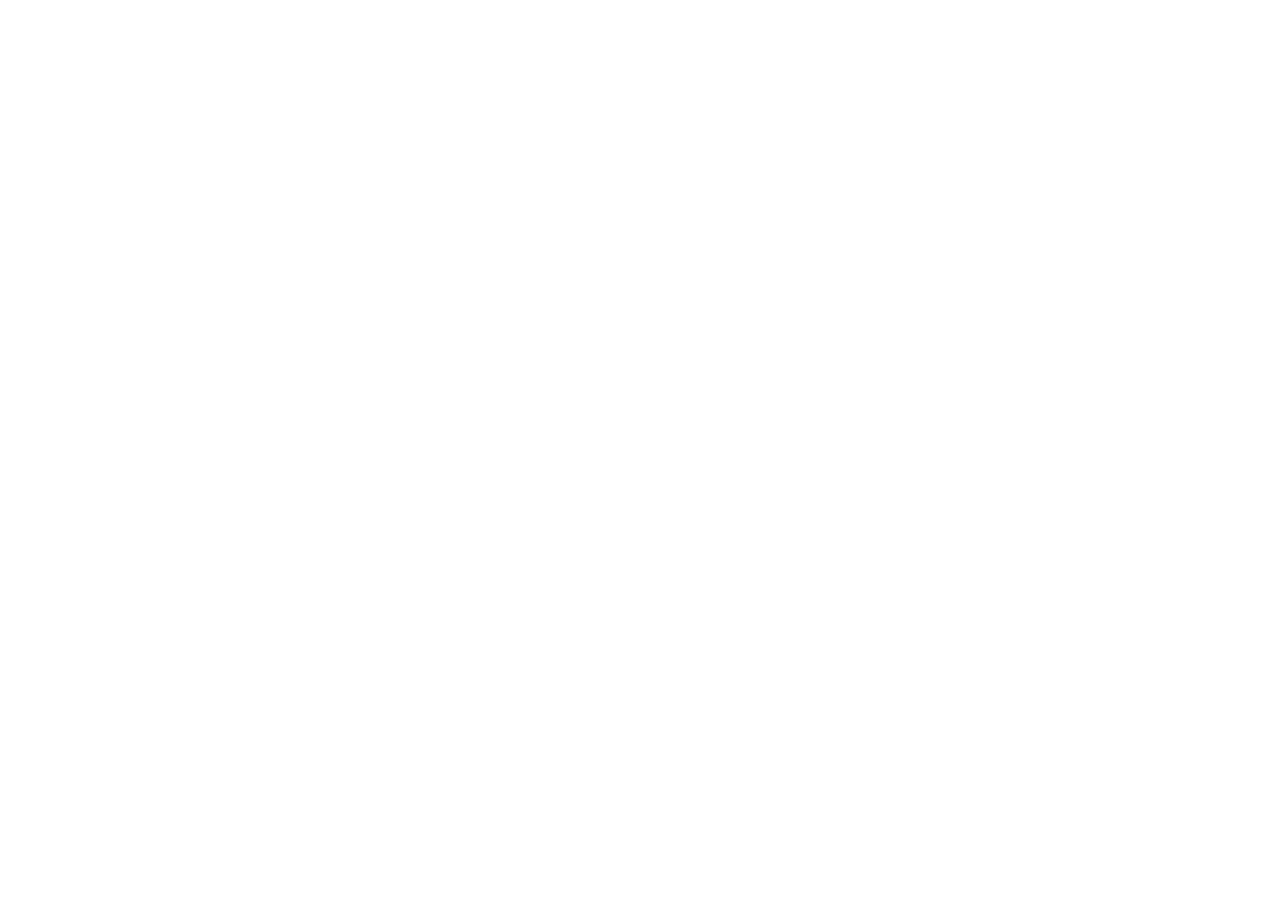
==== Sub/culture.html @ 5fda2cd8 "index, allsub" ====
<!DOCTYPE html>
<html lang="ko">
<head>
    <meta charset="utf-8">
    <title> new document </title>
    <link rel="stylesheet" href="./css/common.css">
    <link rel="stylesheet" href="./css/sub_a.css">
    <!--[if lt IE 9]>
        <script type="text/javascript" src="js/html5shiv.min.js"></script>
        <![endif]-->
    <script src="./js/jquery-1.12.4.min.js"></script>
    </head>
<body>
    
</body>
</html>
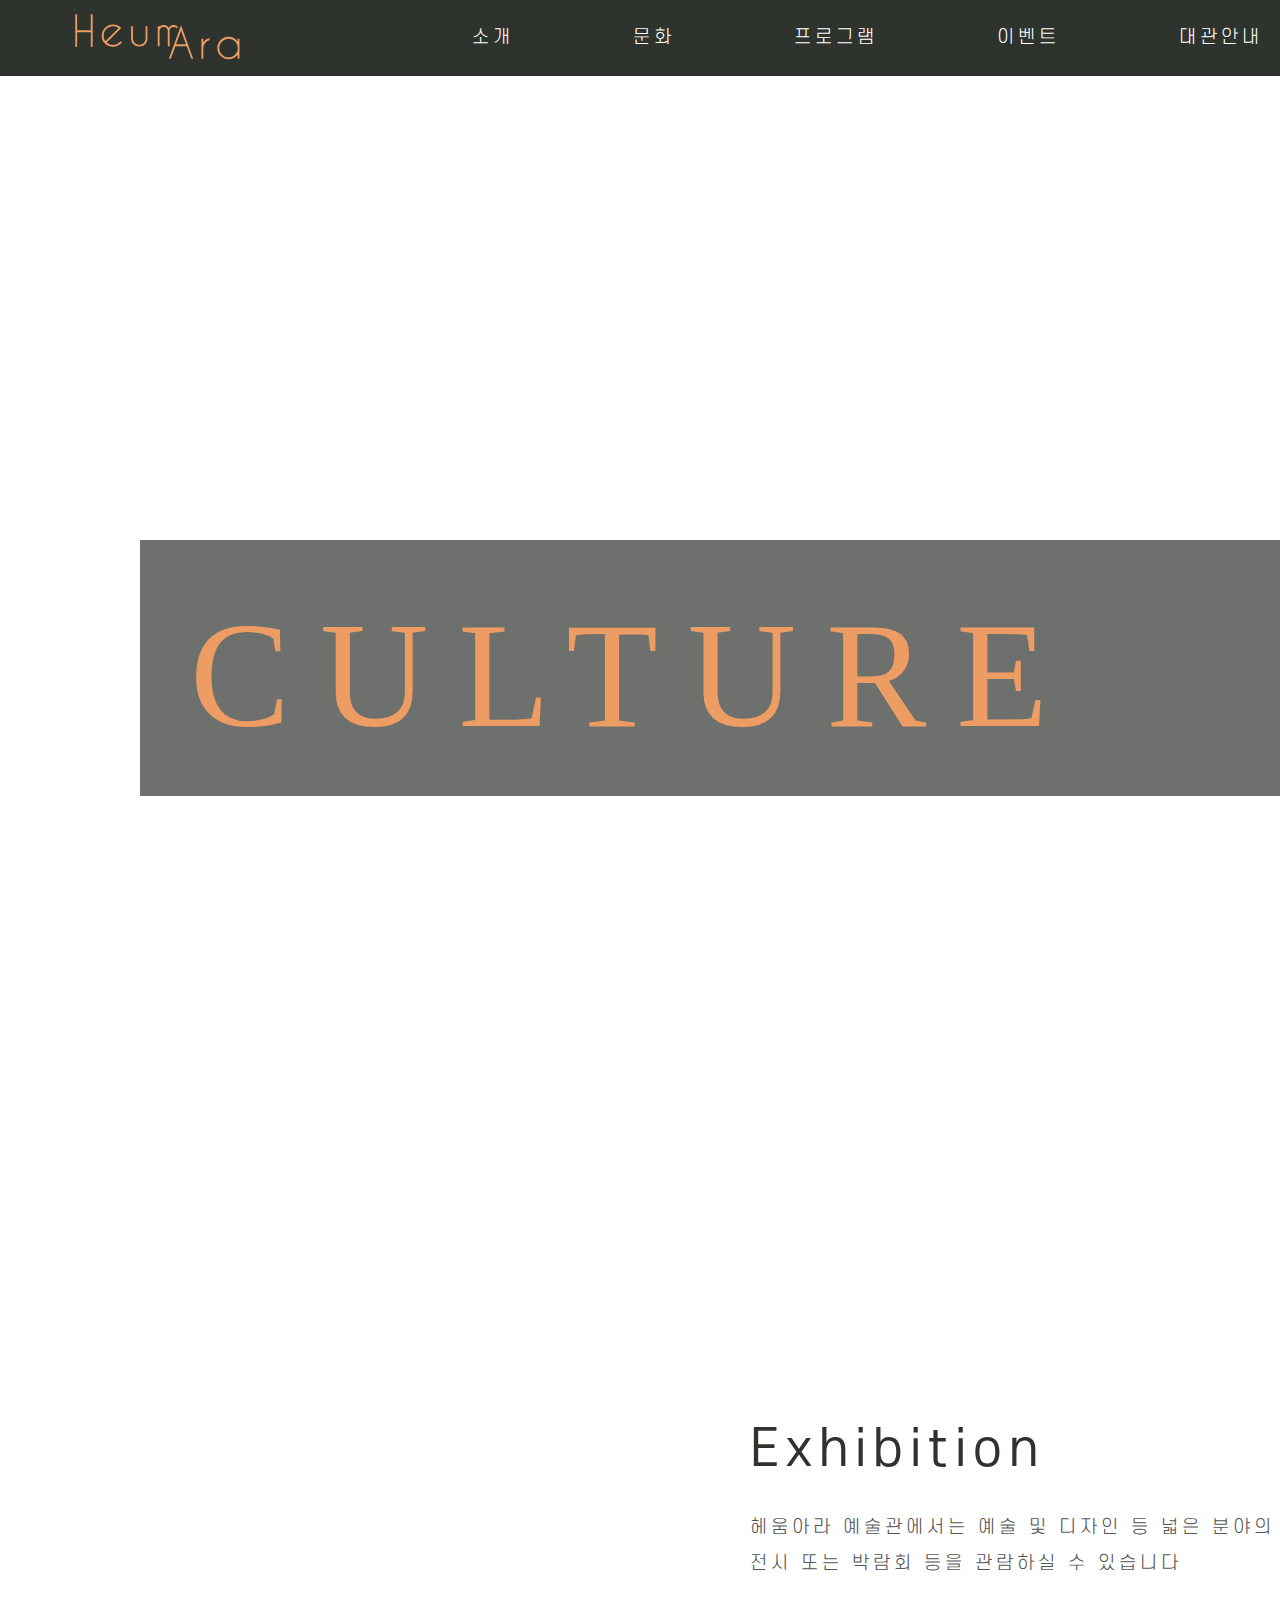
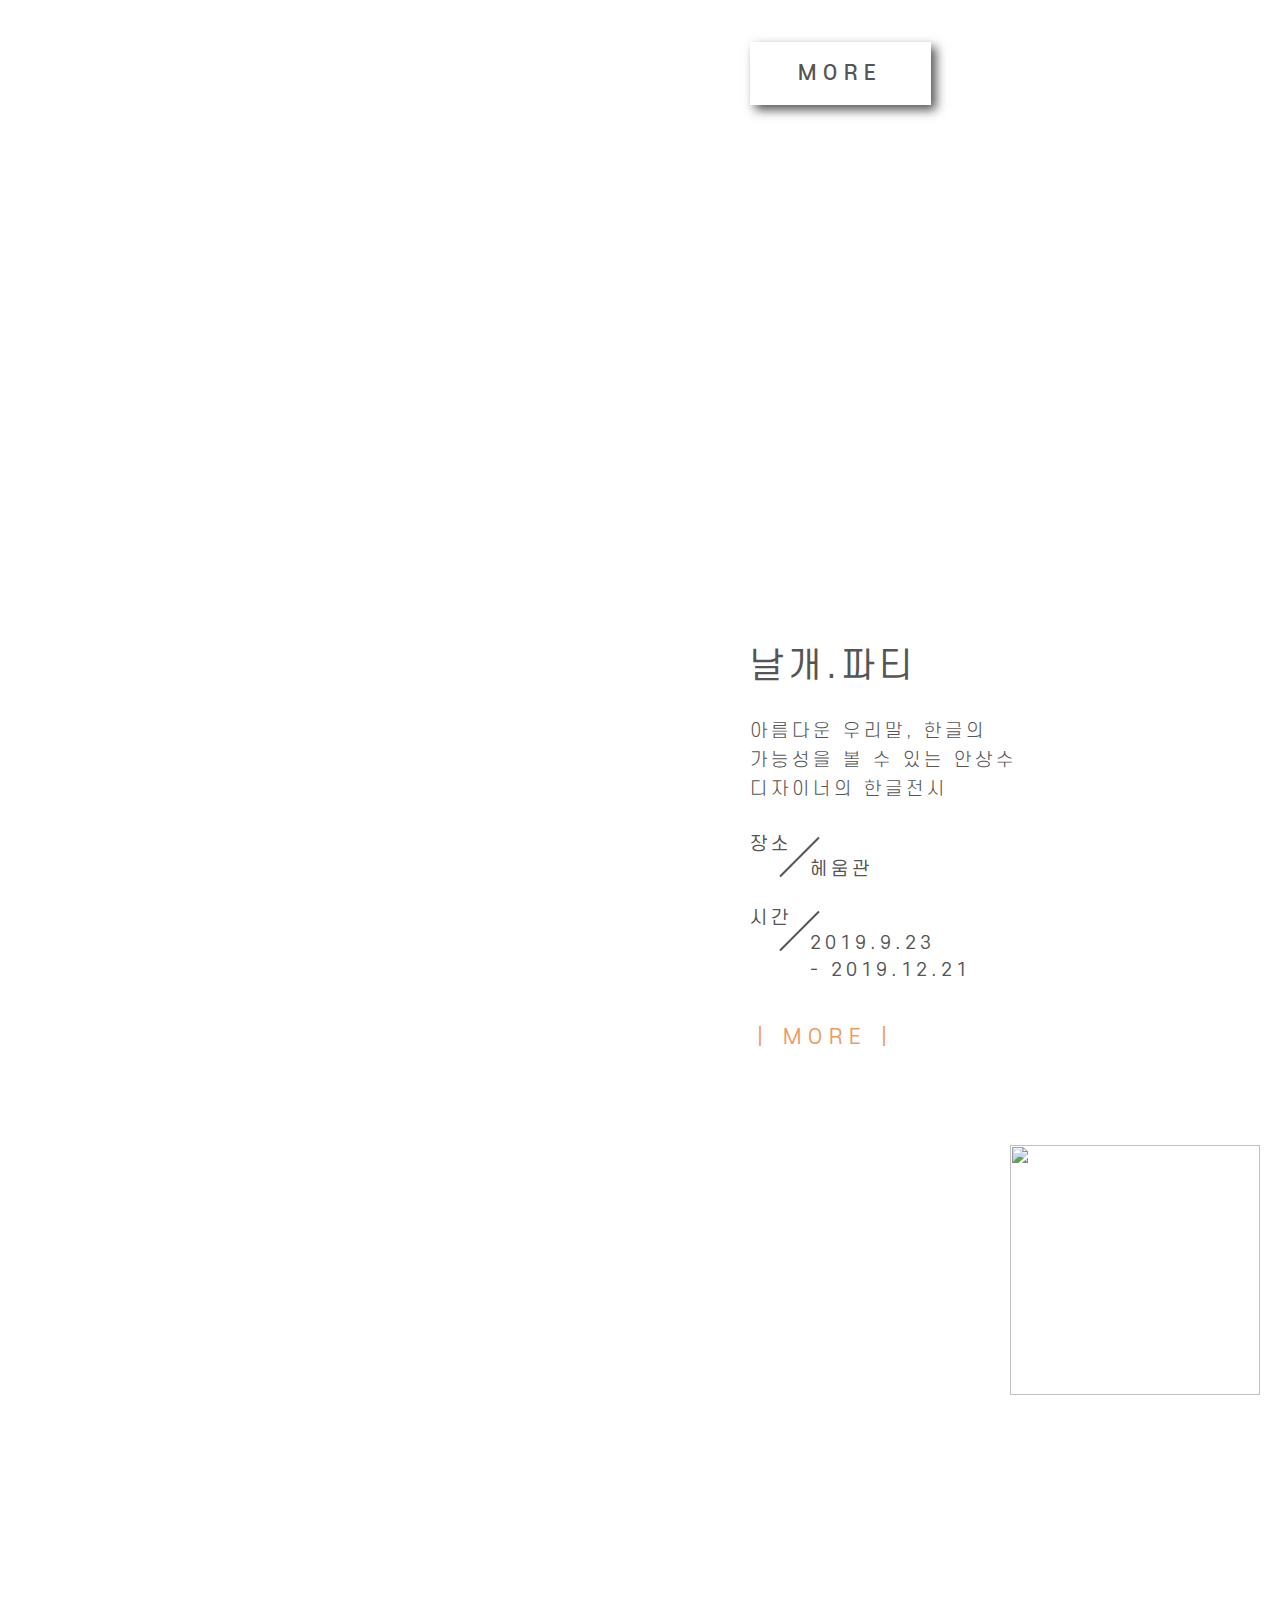
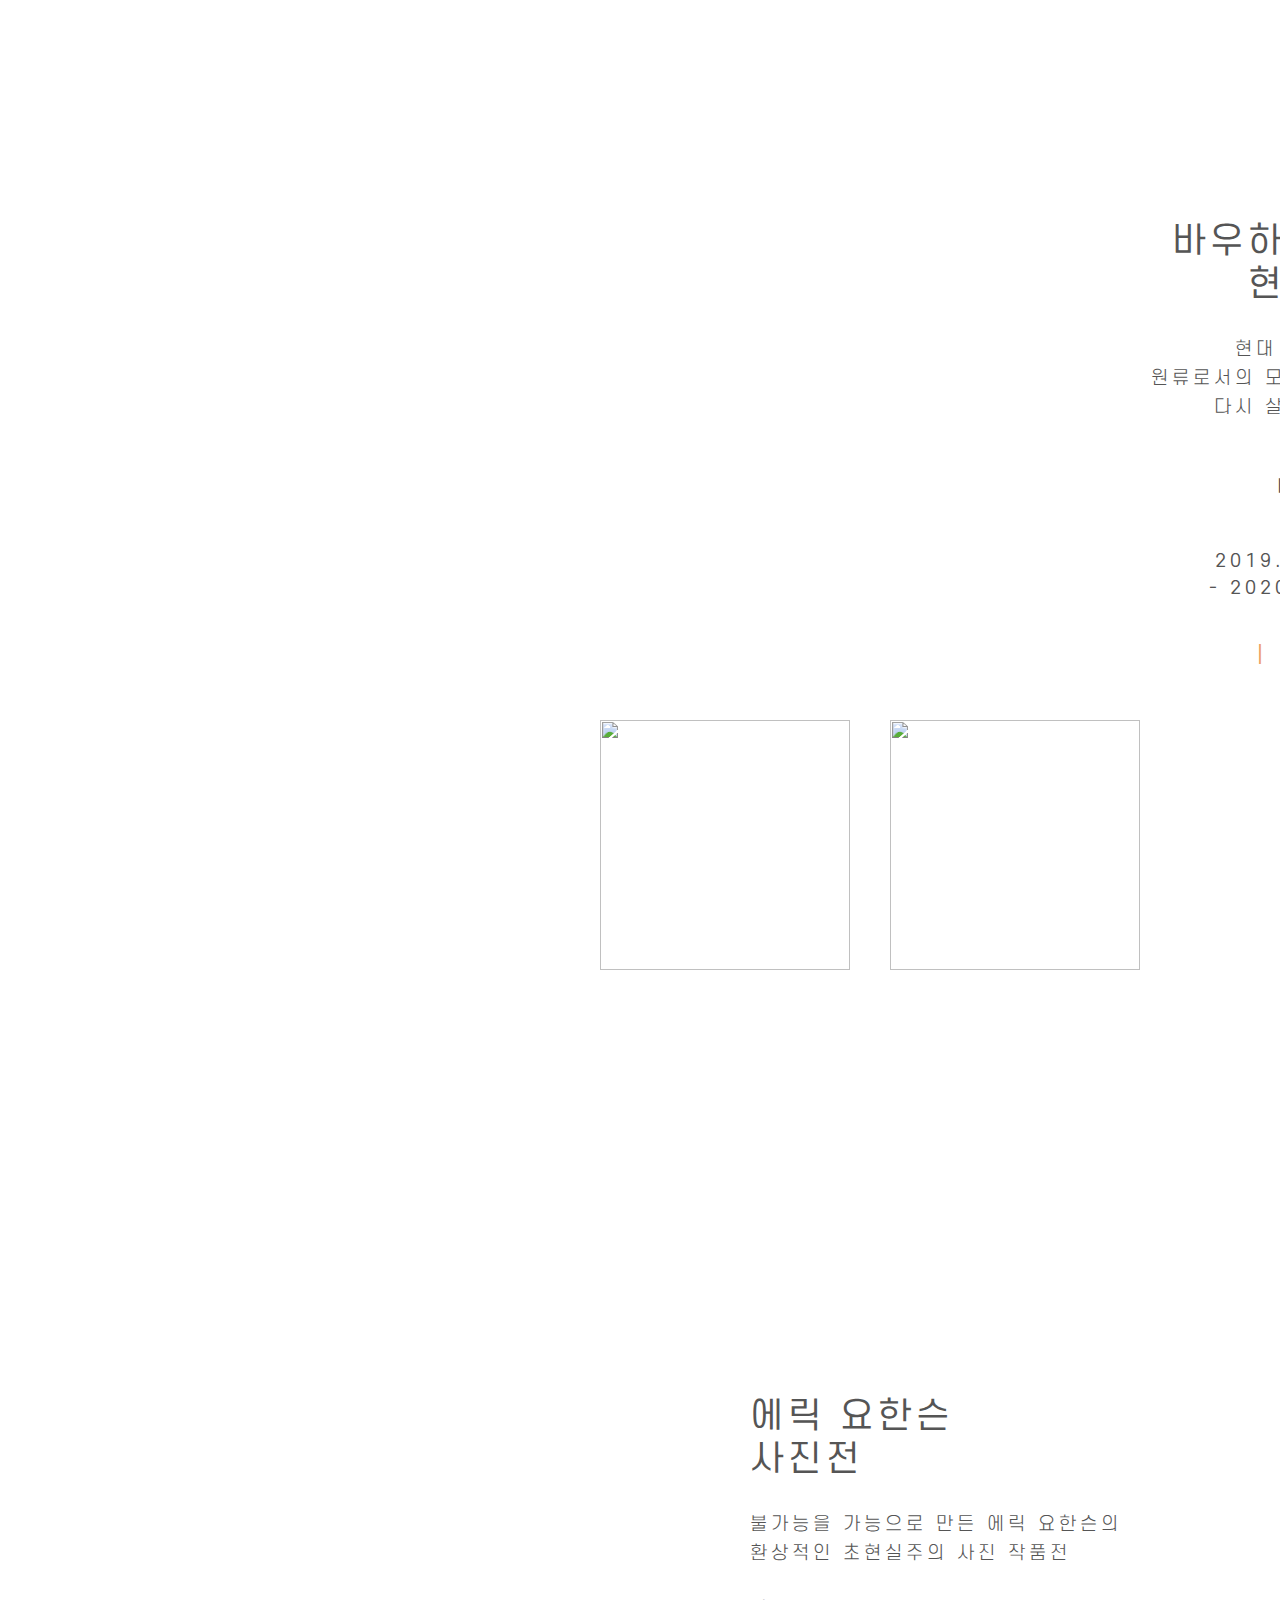
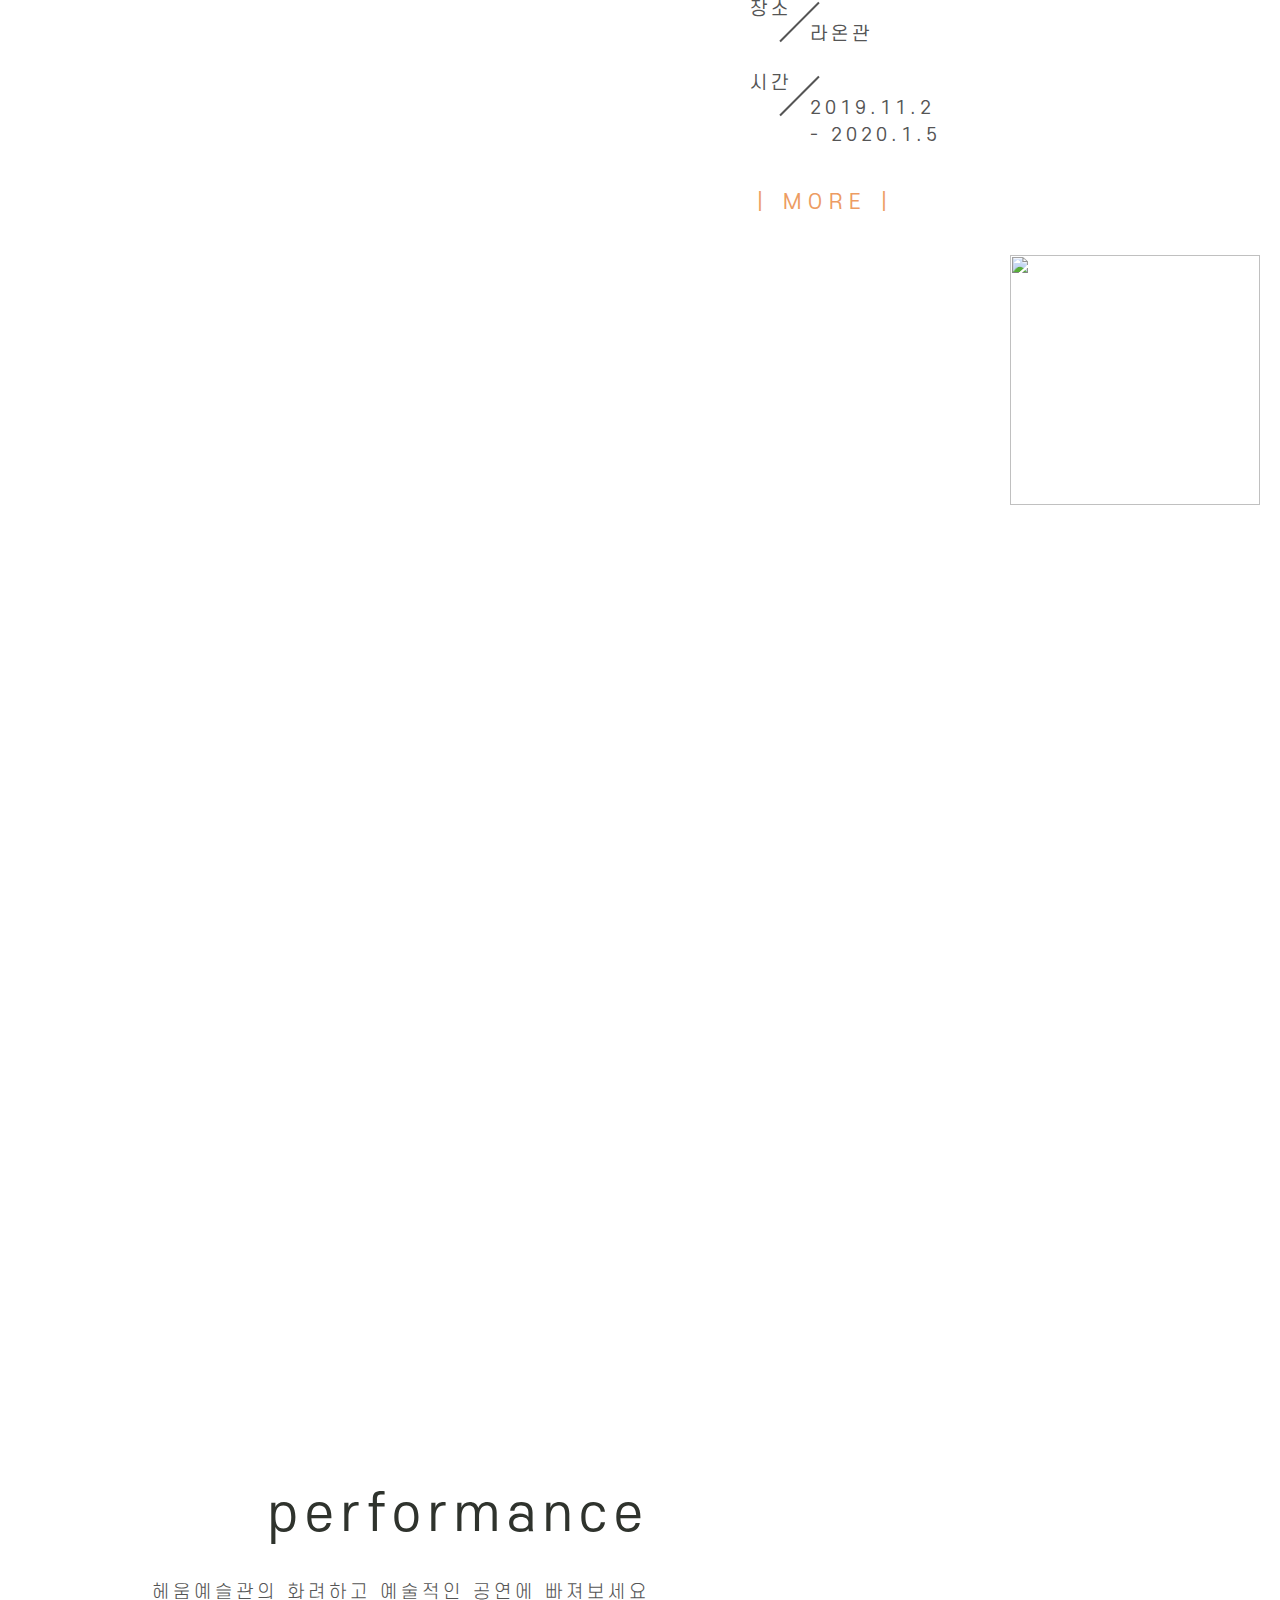
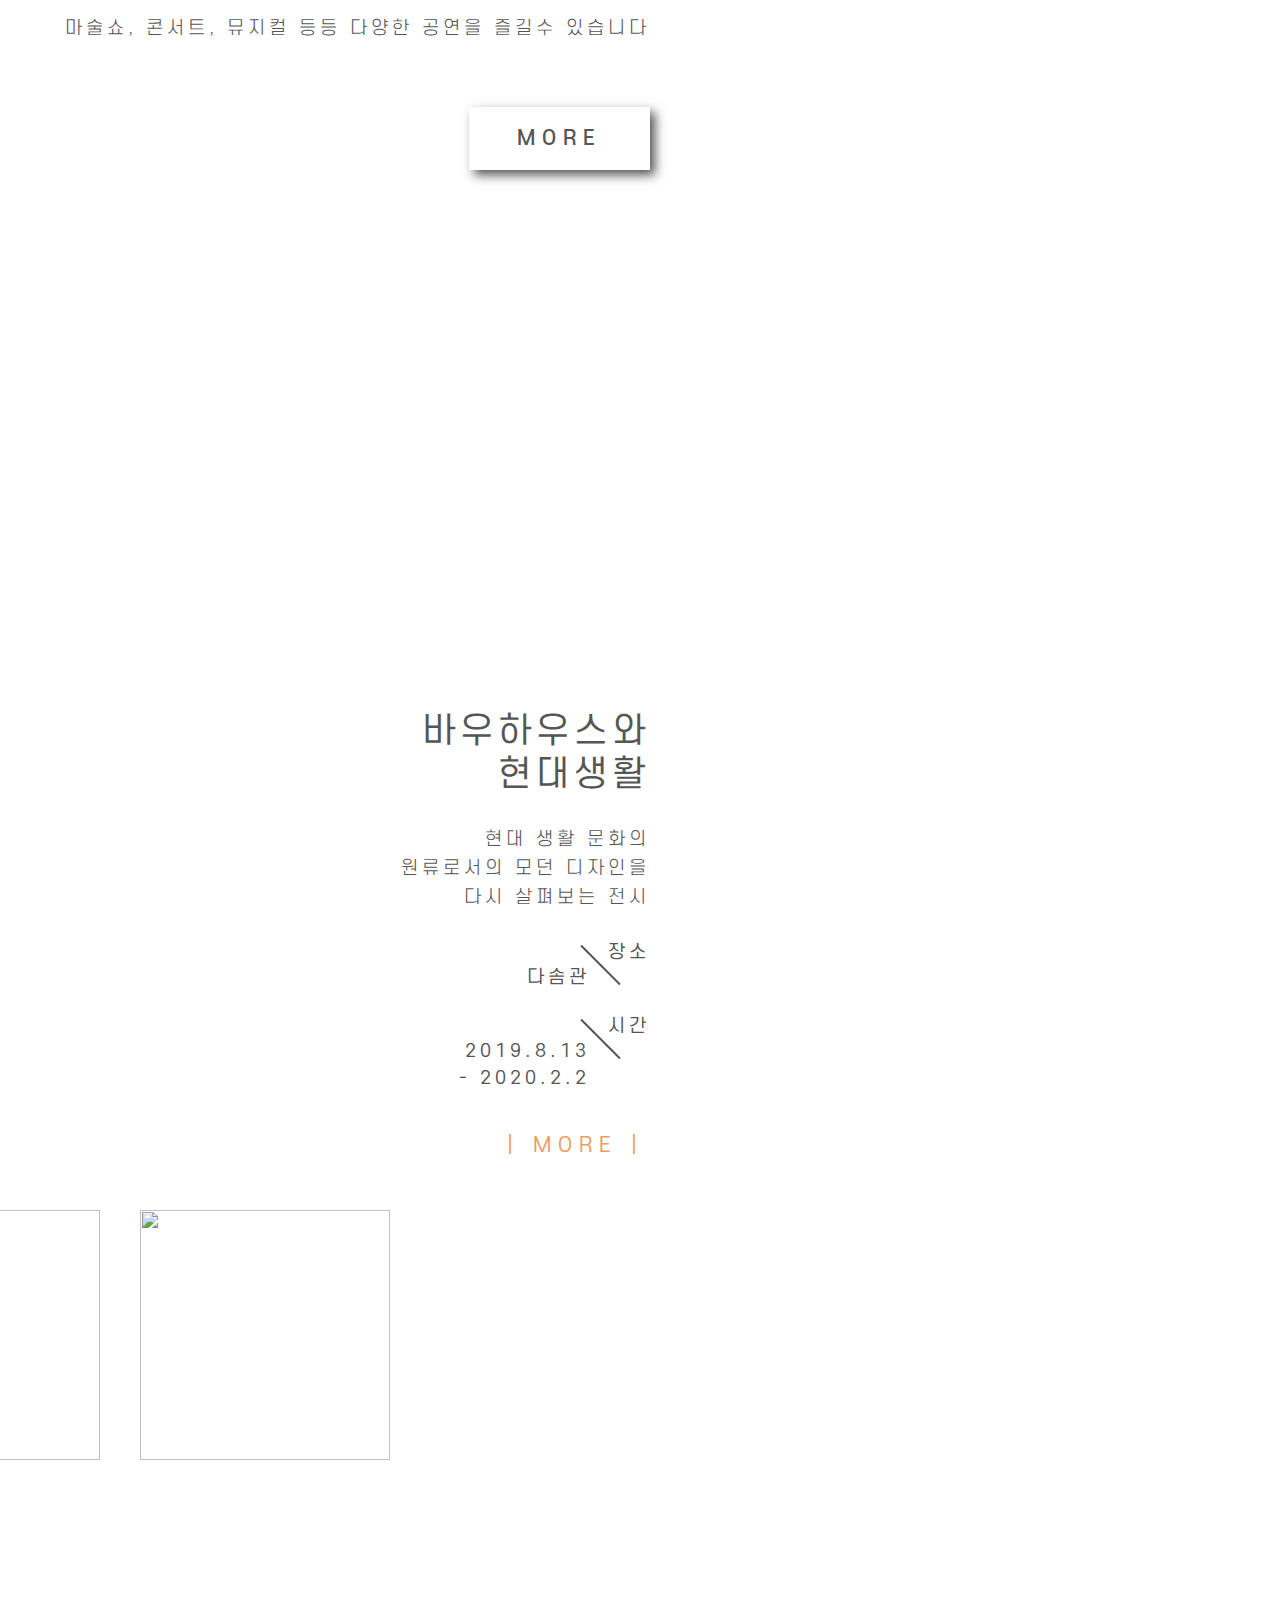
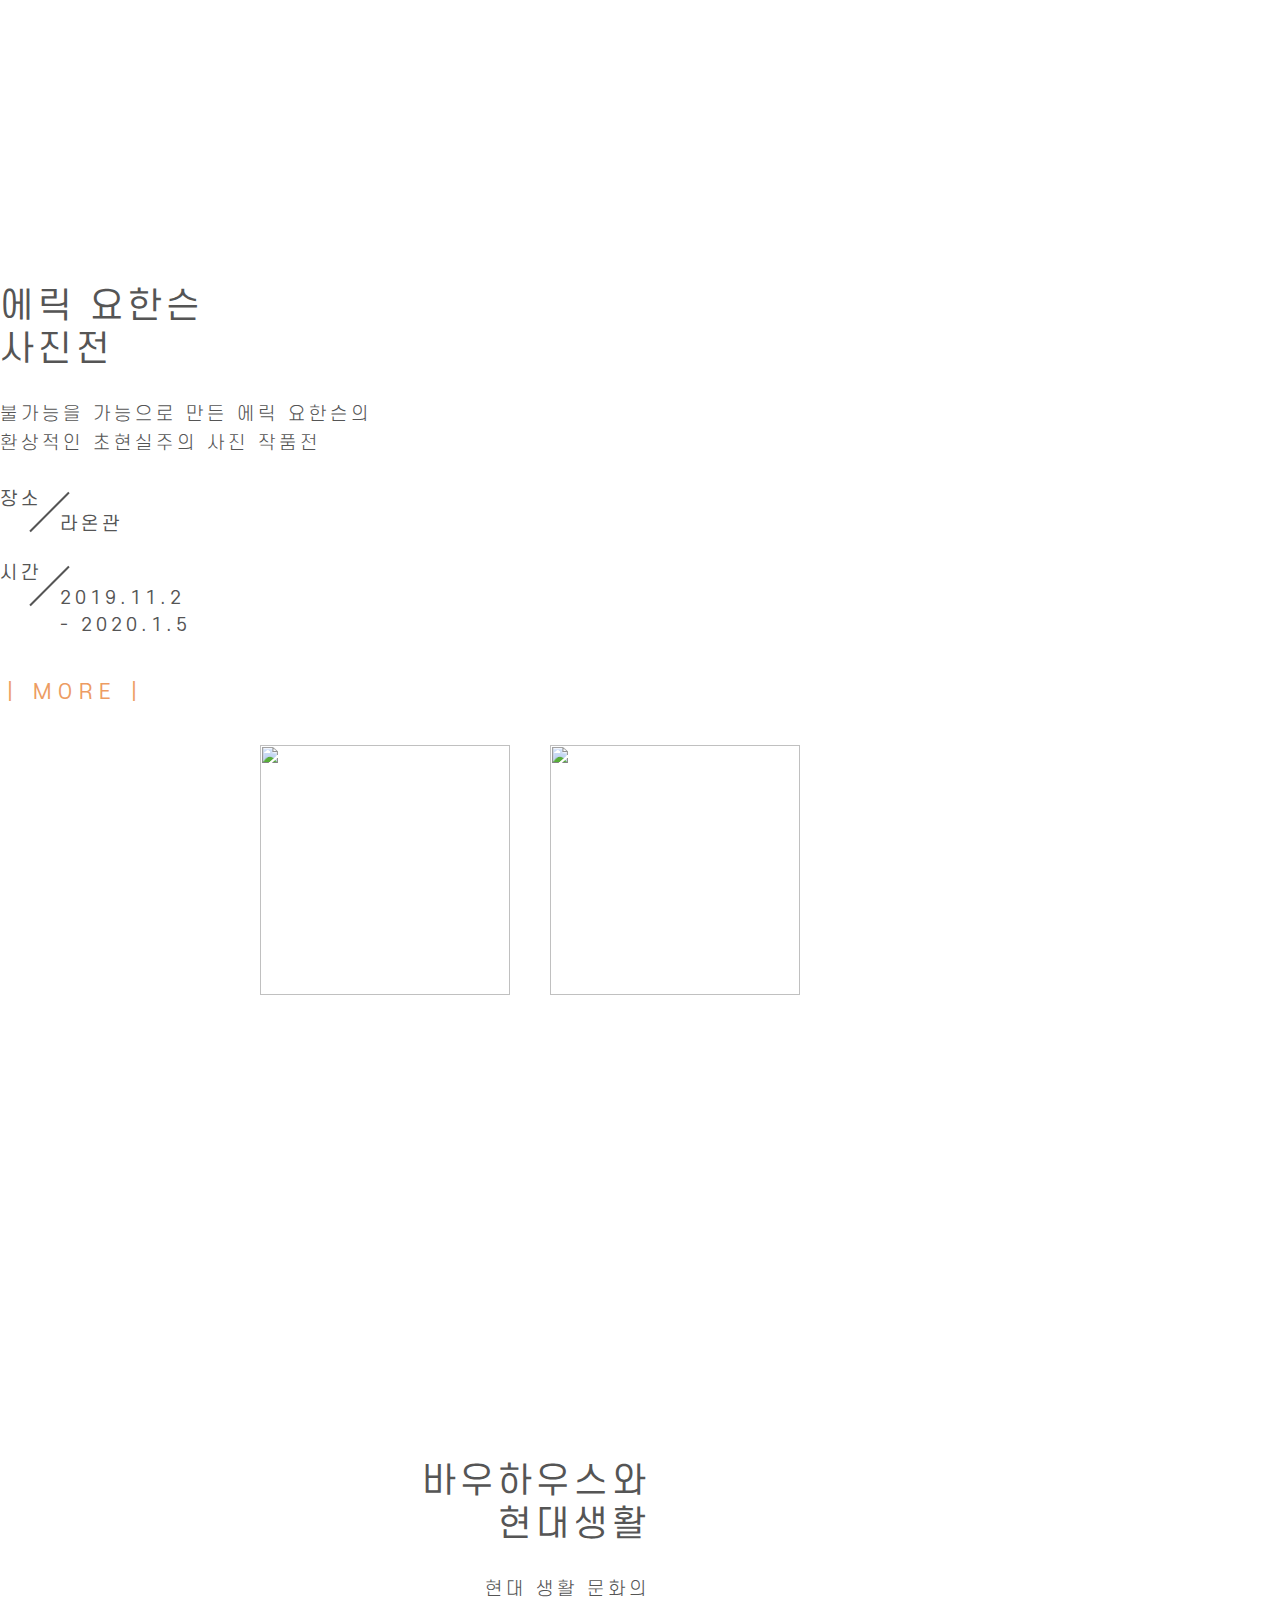
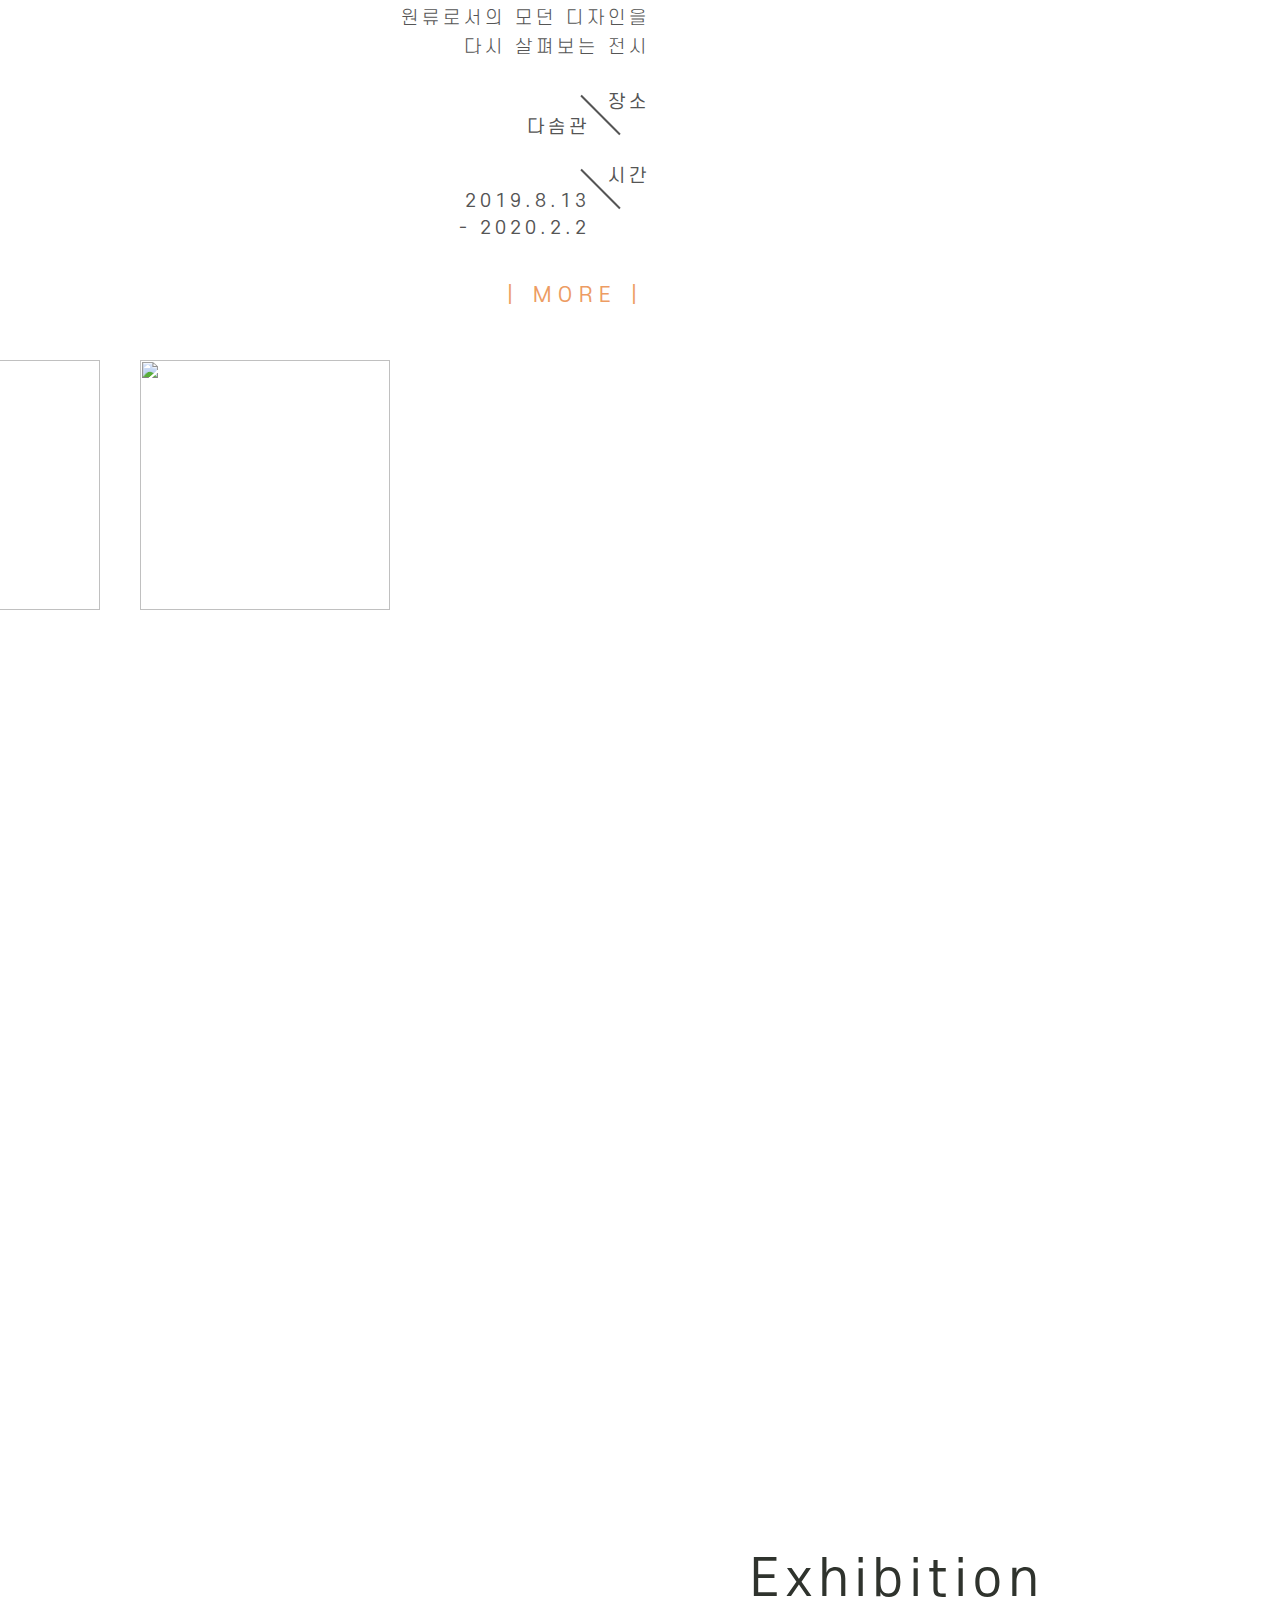
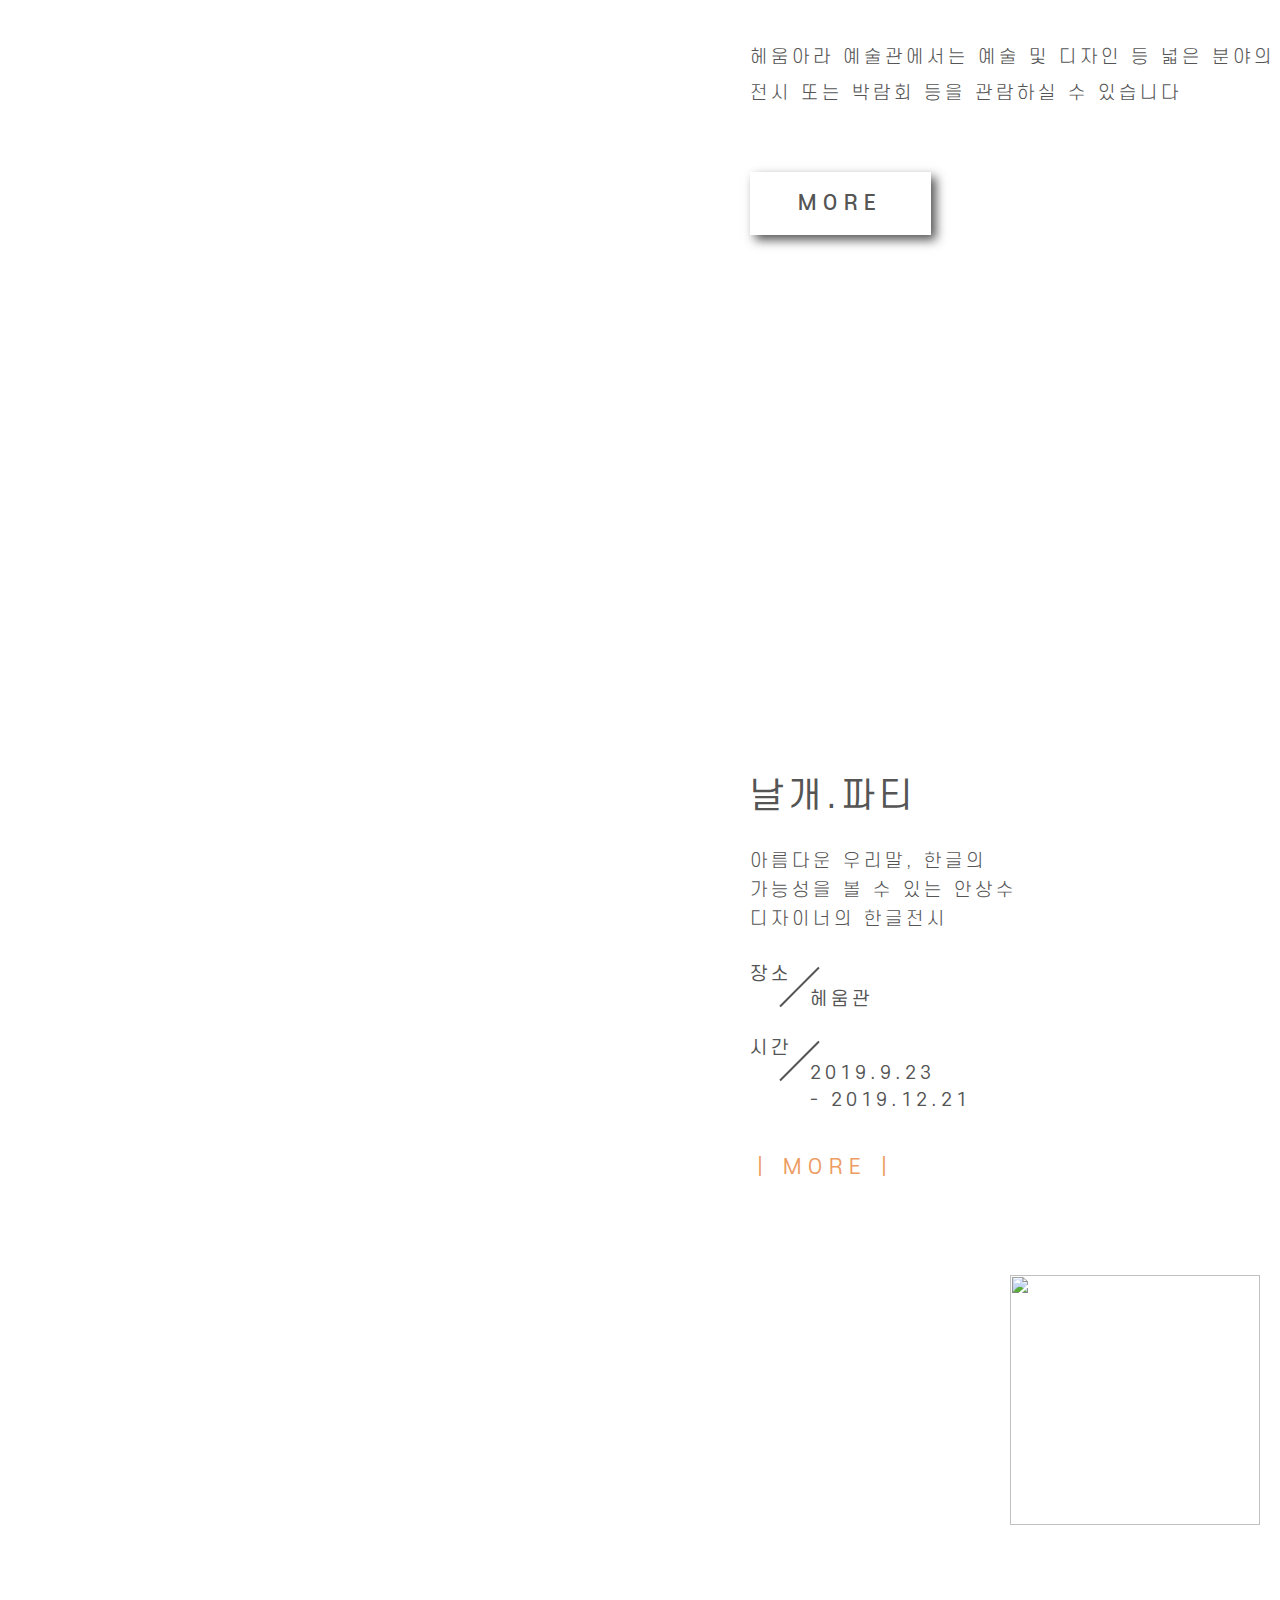
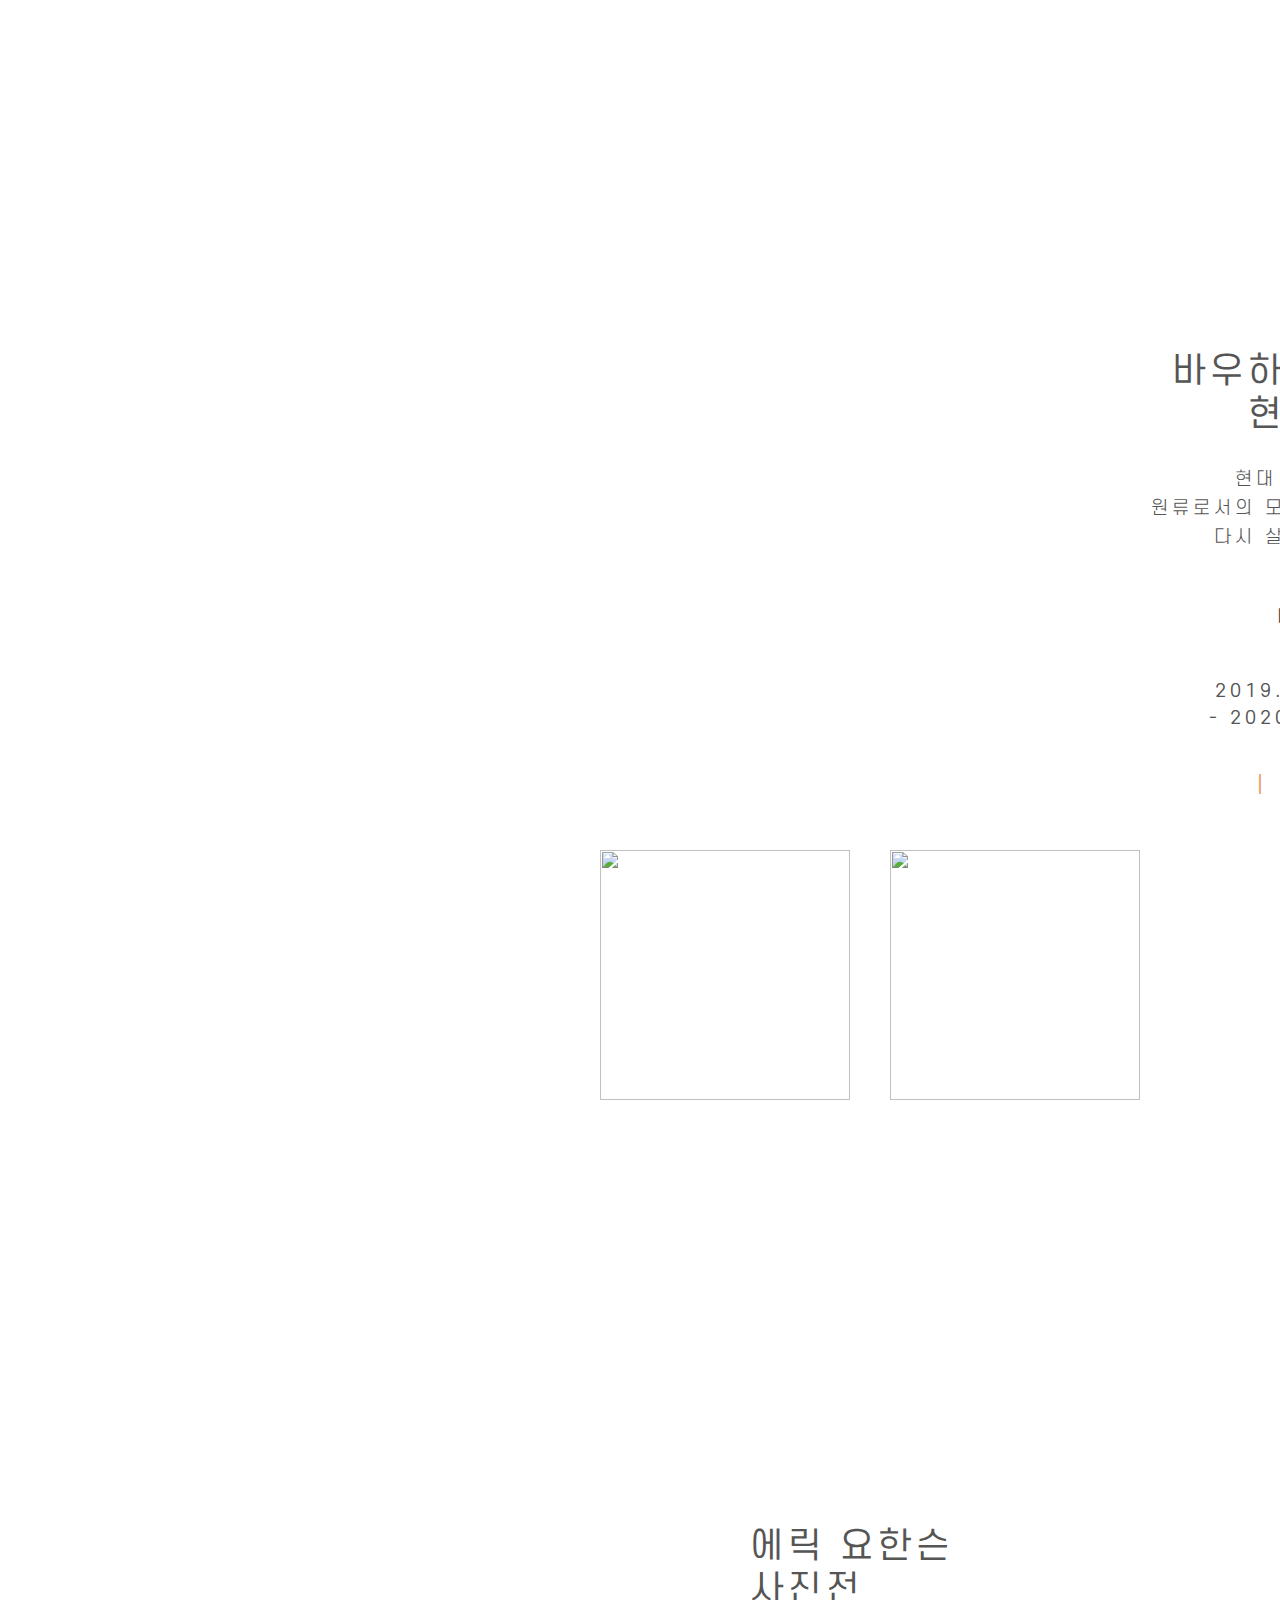
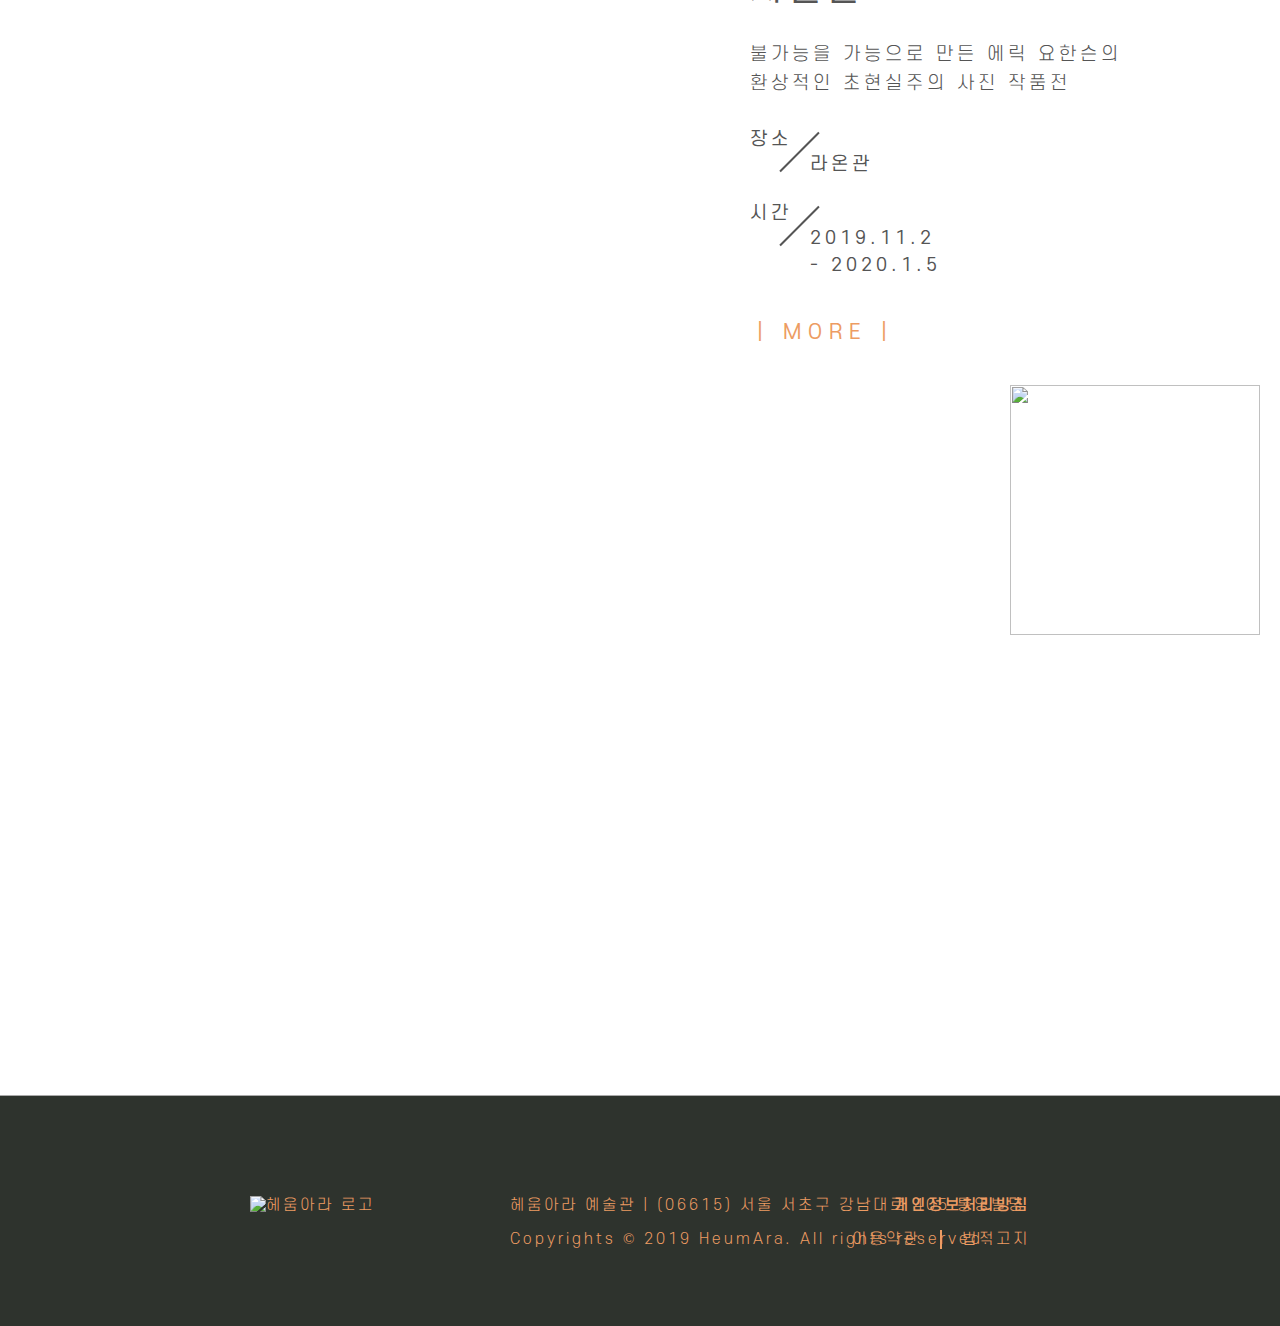
==== commit 01ad58e3: "culture, header" ====
--- a/Sub/culture.html
+++ b/Sub/culture.html
@@ -1,16 +1,382 @@
 <!DOCTYPE html>
 <html lang="ko">
+
 <head>
     <meta charset="utf-8">
-    <title> new document </title>
-    <link rel="stylesheet" href="./css/common.css">
-    <link rel="stylesheet" href="./css/sub_a.css">
+    <title> 문화 : 헤움아라 예술관 </title>
+    <link rel="stylesheet" href="../css/common.css">
+    <link rel="stylesheet" href="../css/sub_a.css">
     <!--[if lt IE 9]>
         <script type="text/javascript" src="js/html5shiv.min.js"></script>
         <![endif]-->
-    <script src="./js/jquery-1.12.4.min.js"></script>
-    </head>
+    <script src="../js/jquery-1.12.4.min.js"></script>
+    <script src="../js/culture.js"></script>
+    <script src="../js/header.js"></script>
+</head>
+
 <body>
-    
+    <div id="skip"><a href="#content">본문 바로가기</a></div>
+
+    <div class="headerwrap">
+        <div id="mainOpen">
+            <h1 class="blind">헤움아라</h1>
+            <button class="open_btn" type="button"><img src="../images/common/favicon_logo.png" alt="메뉴 열기"></button>
+        </div>
+        <header id="header">
+            <h1 class="logo f_l" aria-hidden="true">
+                <a href="../index.html">
+                    <span class="blind">헤움아라</span>
+                    <svg version="1.1" class="logosvg" xmlns="http://www.w3.org/2000/svg"
+                        xmlns:xlink="http://www.w3.org/1999/xlink" x="0px" y="0px" viewBox="0 0 175 50"
+                        style="enable-background:new 0 0 175 50;" xml:space="preserve">
+                        <polygon style="fill:#ED9C63;" points="18.029,18.096 3.791,18.096 3.791,1.225 1.878,1.225 1.878,35.266 3.791,35.266
+                            3.791,20.011 18.029,20.011 18.029,35.266 19.941,35.266 19.941,1.225 18.029,1.225 " />
+                        <path style="fill:#ED9C63;" d="M48.417,29.821c-1.663,1.948-4.028,3.208-6.584,3.377c-2.81,0.186-5.206-0.628-7.19-2.442
+                            c0,0,13.601-13.617,13.601-13.617l1.45-1.452c-0.462-0.491-0.924-0.928-1.386-1.314c-2.255-1.809-4.923-2.632-8.003-2.469
+                            c-2.557,0.136-5.02,1.161-6.925,2.871c-2.856,2.563-4.177,5.756-3.963,9.579c0.144,2.568,1.172,5.041,2.893,6.952
+                            c2.53,2.809,5.671,4.124,9.425,3.943c2.577-0.124,5.069-1.137,6.999-2.849c0.714-0.634,1.33-1.31,1.848-2.028
+                            c0,0-1.915-0.686-1.915-0.686c-0.063-0.023-0.131-0.004-0.174,0.047L48.417,29.821z M31.504,22.275
+                            c0.176-1.661,0.831-3.256,1.881-4.555c2.044-2.529,4.602-3.794,7.676-3.794c2.196,0,4.123,0.638,5.78,1.915
+                            c-0.001,0.001-13.494,13.51-13.494,13.51C31.828,27.375,31.214,25.016,31.504,22.275z" />
+                        <path style="fill:#ED9C63;"
+                            d="M75.1,26.628c0,1.773-0.641,3.287-1.923,4.542c-1.282,1.255-2.802,1.883-4.558,1.883
+                            c-1.884,0-3.464-0.631-4.739-1.894c-1.289-1.248-1.934-2.759-1.934-4.532V13.735h-1.913v13.064c0.042,2.355,0.836,4.305,2.38,5.851
+                            c1.544,1.546,3.62,2.319,6.227,2.319c2.451,0,4.449-0.773,5.993-2.319c1.544-1.546,2.338-3.496,2.38-5.851V13.735H75.1V26.628z" />
+                        <path style="fill:#ED9C63;" d="M100.024,14.352c-0.34,0.34-0.63,0.695-0.871,1.064c-0.241-0.383-0.524-0.738-0.85-1.064
+                            c-1.204-1.206-2.663-1.808-4.378-1.808c-1.658,0-3.081,0.574-4.271,1.723v-0.489h-1.913v20.893h1.913V18.373
+                            c0.099-1.05,0.517-1.936,1.254-2.66c0.836-0.837,1.842-1.255,3.018-1.255c1.176,0,2.189,0.418,3.039,1.255
+                            c0.779,0.78,1.197,1.723,1.254,2.83h-0.021v16.127h1.913V18.841c0-1.248,0.421-2.291,1.264-3.128
+                            c0.843-0.837,1.852-1.255,3.028-1.255c1.176,0,2.189,0.418,3.039,1.255c0.184,0.185,0.281,0.409,0.425,0.612l0.763-2.099
+                            c-1.176-1.112-2.58-1.683-4.227-1.683C102.687,12.543,101.228,13.146,100.024,14.352z" />
+                        <g id="XMLID_46_">
+                            <path style="fill:#ED9C63;" d="M99.357,47.629h2.04l4.739-13.042h11.773l4.739,13.042h2.019L112.022,12.8L99.357,47.629z
+                                 M106.837,32.672l5.185-14.276l5.185,14.276H106.837z" />
+                            <path style="fill:#ED9C63;" d="M135.182,30.544v-3.808h-1.913v20.893h1.913V36.842c0.071-2.525,1.013-4.688,2.826-6.489
+                                c1.289-1.291,2.536-1.964,3.74-2.021c0,0,0-2.085,0-2.085c-1.771,0.085-3.499,0.972-5.185,2.659
+                                C136.039,29.431,135.579,29.977,135.182,30.544z" />
+                            <path style="fill:#ED9C63;"
+                                d="M170.965,29.693c-0.368-0.496-0.772-0.972-1.211-1.425c-2.394-2.397-5.312-3.536-8.752-3.417
+                                c-2.65,0.092-5.222,1.112-7.196,2.883c-2.848,2.555-4.17,5.746-3.965,9.574c0.141,2.624,1.221,5.14,3,7.074
+                                c2.358,2.563,5.24,3.844,8.646,3.844c3.23,0,5.986-1.142,8.267-3.425c0.439-0.454,0.843-0.929,1.211-1.426v4.255h1.913V26.736
+                                h-1.913V29.693z M170.959,38.468c-0.438,2.256-1.66,4.187-3.668,5.793c-1.292,1.033-2.873,1.677-4.518,1.852
+                                c-3.661,0.388-6.65-0.846-8.965-3.703c-1.056-1.303-1.72-2.903-1.898-4.571c-0.392-3.671,0.847-6.667,3.718-8.988
+                                c1.298-1.049,2.888-1.713,4.547-1.893c3.236-0.351,5.947,0.568,8.134,2.757c1.409,1.411,2.293,3.046,2.65,4.905
+                                c0.006,0.031,0.007,0.058,0.004,0.094c-0.088,1.009-0.05,2.665,0.001,3.676C170.966,38.419,170.965,38.442,170.959,38.468z" />
+                        </g>
+                    </svg>
+                </a>
+            </h1>
+            <div class="log f_r">
+                <ul>
+                    <li><a href="">LOG</a></li>
+                    <li><a href="" class="ENG">ENG</a></li>
+                </ul>
+            </div>
+            <nav id="gnb">
+                <ul>
+                    <li class="gnb1"><a href="../Sub/intro.html">소개</a></li>
+                    <li class="gnb2"><a href="../Sub/culture.html">문화</a></li>
+                    <li class="gnb3"><a href="../Sub/program.html">프로그램</a></li>
+                    <li class="gnb4"><a href="../Sub/event.html">이벤트</a></li>
+                    <li class="gnb4"><a href="../Sub/rental.html">대관안내</a></li>
+                    <li class="gnb4"><a href="../Sub/templete.html">고객센터</a></li>
+                </ul>
+            </nav>
+            <button class="close_btn ham_btn">메뉴 닫기</button>
+        </header>
+    </div>
+
+    <section id="cultureBg">
+        <h2>CULTURE</h2>
+    </section>
+
+    <section id="content">
+        <h3 class="blind">문화 페이지</h3>
+        <article id="exhibition" class="p_r">
+            <div class="visual p_a"></div>
+            <div class="cnt border_box">
+                <div class="intro">
+                    <h4>Exhibition</h4>
+                    <p>헤움아라 예술관에서는 예술 및 디자인 등 넓은 분야의 <br>전시 또는 박람회 등을 관람하실 수 있습니다</p>
+                    <a href="exhibition.html">MORE</a>
+                </div>
+                <div class="cnt1 clearfix border_box">
+                    <img src="../images/culture/exhibition_poster1.jpg" alt="" class="poster f_l">
+                    <div class="txt f_l p_r fade">
+                        <h5>날개.파티</h5>
+                        <p>아름다운 우리말, 한글의 <br>가능성을 볼 수 있는 안상수 <br>디자이너의 한글전시</p>
+                        <strong class="p_r">장소</strong><span>헤움관</span>
+                        <strong class="p_r">시간</strong><span>2019.9.23 <br>- 2019.12.21</span>
+                        <a href="">| MORE |</a>
+                    </div>
+                    <div class="cube_cover f_l p_r fade">
+                        <div class="img_box f_l mr_40">
+                            <div class="cube1">
+                                <img src="../images/culture/exhibition_01_photo1.jpg" alt="" class="front">
+                                <img src="../images/culture/exhibition_01_photo3.jpg" alt="" class="next">
+                            </div>
+                        </div>
+                        <div class="img_box f_l">
+                            <div class="cube2">
+                                <img src="../images/culture/exhibition_01_photo4.jpg" alt="" class="front">
+                                <img src="../images/culture/exhibition_01_photo2.jpg" alt="" class="down">
+                            </div>
+                        </div>
+                    </div>
+                </div>
+                <div class="cnt2 clearfix border_box">
+                    <img src="../images/culture/exhibition_poster2.jpg" alt="" class="poster f_r">
+                    <div class="txt f_r p_r txt_right fade">
+                        <h5>바우하우스와<br> 현대생활</h5>
+                        <p>현대 생활 문화의<br> 원류로서의 모던 디자인을<br> 다시 살펴보는 전시</p>
+                        <strong class="p_r">장소</strong>
+                        <span>다솜관</span>
+                        <strong class="p_r">시간</strong>
+                        <span>2019.8.13<br> - 2020.2.2</span>
+                        <a href="">| MORE |</a>
+                    </div>
+                    <div class="cube_cover f_r p_r fade">
+                        <div class="img_box f_r ml_40">
+                            <div class="cube1">
+                                <img src="../images/culture/exhibition_01_photo1.jpg" alt="" class="front">
+                                <img src="../images/culture/exhibition_01_photo3.jpg" alt="" class="next">
+                            </div>
+                        </div>
+                        <div class="img_box f_r">
+                            <div class="cube2">
+                                <img src="../images/culture/exhibition_01_photo4.jpg" alt="" class="front">
+                                <img src="../images/culture/exhibition_01_photo2.jpg" alt="" class="down">
+                            </div>
+                        </div>
+                    </div>
+                </div>
+                <div class="cnt3 clearfix border_box">
+                    <img src="../images/culture/exhibition_poster3.jpg" alt="" class="poster f_l">
+                    <div class="txt f_l p_r fade">
+                        <h5>에릭 요한슨 <br>사진전</h5>
+                        <p>불가능을 가능으로 만든 에릭 요한슨의 <br>환상적인 초현실주의 사진 작품전
+                        </p>
+                        <strong class="p_r">장소</strong>
+                        <span>라온관</span>
+                        <strong class="p_r">시간</strong>
+                        <span>2019.11.2 <br>- 2020.1.5</span>
+                        <a href="">| MORE |</a>
+                    </div>
+                    <div class="cube_cover f_l">
+                        <div class="img_box f_l mr_40">
+                            <div class="cube1">
+                                <img src="../images/culture/exhibition_01_photo1.jpg" alt="" class="front">
+                                <img src="../images/culture/exhibition_01_photo3.jpg" alt="" class="next">
+                            </div>
+                        </div>
+                        <div class="img_box f_l">
+                            <div class="cube2">
+                                <img src="../images/culture/exhibition_01_photo4.jpg" alt="" class="front">
+                                <img src="../images/culture/exhibition_01_photo2.jpg" alt="" class="down">
+                            </div>
+                        </div>
+                    </div>
+                </div>
+            </div>
+        </article>
+
+        <article id="performance" class="p_r">
+            <div class="visual p_a"></div>
+            <div class="cnt border_box">
+                <div class="intro txt_right">
+                    <h4>performance</h4>
+                    <p>헤움예슬관의 화려하고 예술적인 공연에 빠져보세요<br> 마술쇼, 콘서트, 뮤지컬 등등 다양한 공연을 즐길수 있습니다</p>
+                    <a href="">MORE</a>
+                </div>
+                <div class="cnt1 clearfix">
+                    <img src="../images/culture/exhibition_poster2.jpg" alt="" class="poster f_r">
+                    <div class="txt f_r p_r txt_right fade">
+                        <h5>바우하우스와<br> 현대생활</h5>
+                        <p>현대 생활 문화의<br> 원류로서의 모던 디자인을<br> 다시 살펴보는 전시</p>
+                        <strong class="p_r">장소</strong>
+                        <span>다솜관</span>
+                        <strong class="p_r">시간</strong>
+                        <span>2019.8.13<br> - 2020.2.2</span>
+                        <a href="">| MORE |</a>
+                    </div>
+                    <div class="cube_cover f_r p_r fade">
+                        <div class="img_box f_r ml_40">
+                            <div class="cube1">
+                                <img src="../images/culture/exhibition_01_photo1.jpg" alt="" class="front">
+                                <img src="../images/culture/exhibition_01_photo3.jpg" alt="" class="next">
+                            </div>
+                        </div>
+                        <div class="img_box f_r">
+                            <div class="cube2">
+                                <img src="../images/culture/exhibition_01_photo4.jpg" alt="" class="front">
+                                <img src="../images/culture/exhibition_01_photo2.jpg" alt="" class="down">
+                            </div>
+                        </div>
+                    </div>
+                </div>
+                <div class="cnt2 clearfix border_box">
+                    <img src="../images/culture/exhibition_poster3.jpg" alt="" class="poster f_l">
+                    <div class="txt f_l p_r fade">
+                        <h5>에릭 요한슨 <br>사진전</h5>
+                        <p>불가능을 가능으로 만든 에릭 요한슨의 <br>환상적인 초현실주의 사진 작품전
+                        </p>
+                        <strong class="p_r">장소</strong>
+                        <span>라온관</span>
+                        <strong class="p_r">시간</strong>
+                        <span>2019.11.2 <br>- 2020.1.5</span>
+                        <a href="">| MORE |</a>
+                    </div>
+                    <div class="cube_cover f_l">
+                        <div class="img_box f_l mr_40">
+                            <div class="cube1">
+                                <img src="../images/culture/exhibition_01_photo1.jpg" alt="" class="front">
+                                <img src="../images/culture/exhibition_01_photo3.jpg" alt="" class="next">
+                            </div>
+                        </div>
+                        <div class="img_box f_l">
+                            <div class="cube2">
+                                <img src="../images/culture/exhibition_01_photo4.jpg" alt="" class="front">
+                                <img src="../images/culture/exhibition_01_photo2.jpg" alt="" class="down">
+                            </div>
+                        </div>
+                    </div>
+                </div>
+                <div class="cnt3 clearfix border_box">
+                    <img src="../images/culture/exhibition_poster2.jpg" alt="" class="poster f_r">
+                    <div class="txt f_r p_r txt_right fade">
+                        <h5>바우하우스와<br> 현대생활</h5>
+                        <p>현대 생활 문화의<br> 원류로서의 모던 디자인을<br> 다시 살펴보는 전시</p>
+                        <strong class="p_r">장소</strong>
+                        <span>다솜관</span>
+                        <strong class="p_r">시간</strong>
+                        <span>2019.8.13<br> - 2020.2.2</span>
+                        <a href="">| MORE |</a>
+                    </div>
+                    <div class="cube_cover f_r p_r fade">
+                        <div class="img_box f_r ml_40">
+                            <div class="cube1">
+                                <img src="../images/culture/exhibition_01_photo1.jpg" alt="" class="front">
+                                <img src="../images/culture/exhibition_01_photo3.jpg" alt="" class="next">
+                            </div>
+                        </div>
+                        <div class="img_box f_r">
+                            <div class="cube2">
+                                <img src="../images/culture/exhibition_01_photo4.jpg" alt="" class="front">
+                                <img src="../images/culture/exhibition_01_photo2.jpg" alt="" class="down">
+                            </div>
+                        </div>
+                    </div>
+                </div>
+            </div>
+        </article>
+
+        <article id="movie" class="p_r">
+            <div class="visual p_a"></div>
+            <div class="cnt border_box">
+                <div class="intro">
+                    <h4>Exhibition</h4>
+                    <p>헤움아라 예술관에서는 예술 및 디자인 등 넓은 분야의 <br>전시 또는 박람회 등을 관람하실 수 있습니다</p>
+                    <a href="exhibition.html">MORE</a>
+                </div>
+                <div class="cnt1 clearfix border_box">
+                    <img src="../images/culture/exhibition_poster1.jpg" alt="" class="poster f_l">
+                    <div class="txt f_l p_r fade">
+                        <h5>날개.파티</h5>
+                        <p>아름다운 우리말, 한글의 <br>가능성을 볼 수 있는 안상수 <br>디자이너의 한글전시</p>
+                        <strong class="p_r">장소</strong><span>헤움관</span>
+                        <strong class="p_r">시간</strong><span>2019.9.23 <br>- 2019.12.21</span>
+                        <a href="">| MORE |</a>
+                    </div>
+                    <div class="cube_cover f_l p_r fade">
+                        <div class="img_box f_l mr_40">
+                            <div class="cube1">
+                                <img src="../images/culture/exhibition_01_photo1.jpg" alt="" class="front">
+                                <img src="../images/culture/exhibition_01_photo3.jpg" alt="" class="next">
+                            </div>
+                        </div>
+                        <div class="img_box f_l">
+                            <div class="cube2">
+                                <img src="../images/culture/exhibition_01_photo4.jpg" alt="" class="front">
+                                <img src="../images/culture/exhibition_01_photo2.jpg" alt="" class="down">
+                            </div>
+                        </div>
+                    </div>
+                </div>
+                <div class="cnt2 clearfix border_box">
+                    <img src="../images/culture/exhibition_poster2.jpg" alt="" class="poster f_r">
+                    <div class="txt f_r p_r txt_right fade">
+                        <h5>바우하우스와<br> 현대생활</h5>
+                        <p>현대 생활 문화의<br> 원류로서의 모던 디자인을<br> 다시 살펴보는 전시</p>
+                        <strong class="p_r">장소</strong>
+                        <span>다솜관</span>
+                        <strong class="p_r">시간</strong>
+                        <span>2019.8.13<br> - 2020.2.2</span>
+                        <a href="">| MORE |</a>
+                    </div>
+                    <div class="cube_cover f_r p_r fade">
+                        <div class="img_box f_r ml_40">
+                            <div class="cube1">
+                                <img src="../images/culture/exhibition_01_photo1.jpg" alt="" class="front">
+                                <img src="../images/culture/exhibition_01_photo3.jpg" alt="" class="next">
+                            </div>
+                        </div>
+                        <div class="img_box f_r">
+                            <div class="cube2">
+                                <img src="../images/culture/exhibition_01_photo4.jpg" alt="" class="front">
+                                <img src="../images/culture/exhibition_01_photo2.jpg" alt="" class="down">
+                            </div>
+                        </div>
+                    </div>
+                </div>
+                <div class="cnt3 clearfix border_box">
+                    <img src="../images/culture/exhibition_poster3.jpg" alt="" class="poster f_l">
+                    <div class="txt f_l p_r fade">
+                        <h5>에릭 요한슨 <br>사진전</h5>
+                        <p>불가능을 가능으로 만든 에릭 요한슨의 <br>환상적인 초현실주의 사진 작품전
+                        </p>
+                        <strong class="p_r">장소</strong>
+                        <span>라온관</span>
+                        <strong class="p_r">시간</strong>
+                        <span>2019.11.2 <br>- 2020.1.5</span>
+                        <a href="">| MORE |</a>
+                    </div>
+                    <div class="cube_cover f_l">
+                        <div class="img_box f_l mr_40">
+                            <div class="cube1">
+                                <img src="../images/culture/exhibition_01_photo1.jpg" alt="" class="front">
+                                <img src="../images/culture/exhibition_01_photo3.jpg" alt="" class="next">
+                            </div>
+                        </div>
+                        <div class="img_box f_l">
+                            <div class="cube2">
+                                <img src="../images/culture/exhibition_01_photo4.jpg" alt="" class="front">
+                                <img src="../images/culture/exhibition_01_photo2.jpg" alt="" class="down">
+                            </div>
+                        </div>
+                    </div>
+                </div>
+            </div>
+        </article>
+    </section>
+
+    <div class="section fp-auto-height">
+        <footer id="footer">
+            <div class="footer_logo p_a">
+                <a href="index.html"><img src="../images/common/logo.png" alt="헤움아라 로고"></a>
+                <div class="f_r">
+                    <address>헤움아라 예술관 | (06615) 서울 서초구 강남대로 405 통영빌딩</address>
+                    <p>Copyrights &copy; 2019 HeumAra. All rights reserved.</p>
+                </div>
+            </div>
+            <div class="footer_link p_a">
+                <p><a href="">개인정보처리방침</a></p>
+                <ul>
+                    <li class="f_l"><a href="">이용약관</a></li>
+                    <li class="f_l"><a href="">법적고지</a></li>
+                </ul>
+            </div>
+        </footer>
+    </div>
 </body>
+
 </html>--- a/css/common.css
+++ b/css/common.css
@@ -0,0 +1,118 @@
+@charset "UTF-8";
+@font-face {
+  font-family: s-core;
+  src: url("../fonts/SCDream2.eot");
+  src: local("※"),
+  url("../fonts/SCDream2.woff")format("woff"),
+  url("../fonts/SCDream2.otf")format("opentype"),
+  url("../fonts/SCDream2.ttf")format("truetype");
+  font-weight: 200;
+}
+@font-face {
+  font-family: s-core;
+  src: url("../fonts/SCDream3.eot");
+  src: local("※"),
+  url("../fonts/SCDream3.woff")format("woff"),
+  url("../fonts/SCDream3.otf")format("opentype"),
+  url("../fonts/SCDream3.ttf")format("truetype");
+  font-weight: 300;
+}
+@font-face {
+  font-family: s-core;
+  src: url("../fonts/SCDream4.eot");
+  src: local("※"),
+  url("../fonts/SCDream4.woff")format("woff"),
+  url("../fonts/SCDream4.otf")format("opentype"),
+  url("../fonts/SCDream4.ttf")format("truetype");
+  font-weight: 400;
+}
+@font-face {
+  font-family: s-core;
+  src: url("../fonts/SCDream5.eot");
+  src: local("※"),
+  url("../fonts/SCDream5.woff")format("woff"),
+  url("../fonts/SCDream5.otf")format("opentype"),
+  url("../fonts/SCDream5.ttf")format("truetype");
+  font-weight: 500;
+}
+
+/* tag reset */
+body, h1, h2, h3, h4, h5, h6, ul, p{margin: 0;padding: 0;}
+h1, h2, h3, h4, h5, h6{font-size: inherit;}
+ul{list-style: none;}
+a:link, a:visited, a:hover, a:active{color: inherit;text-decoration: none;}
+img{border: none;vertical-align: top;}
+button{border: none;background: none;font-size: inherit;font-family: inherit;color: inherit;cursor: pointer;}
+address{font-style: normal;}
+header, nav, section, article, footer{display: block;}
+
+/* common class */
+.f_l{float: left;}
+.f_r{float: right;}
+.p_r{position: relative;}
+.p_a{position: absolute;}
+.clearfix:after{content: "";display: block;clear: both;}
+.blind{position: absolute;top: 0;left: -9999px;text-indent: -9999px;}
+.border_box{-webkit-box-sizing: border-box;-moz-box-sizing: border-box;box-sizing: border-box;}
+.txt_right{text-align: right;}
+
+/* skip navigation  */
+#skip a{position: absolute;top: 0;left: -9999px;z-index: 9999;}
+#skip a:focus{left: 0;width: 100%;height: 50px;line-height: 50px;text-align: center;background: #ffb400;color: #333;font-weight: 600;}
+
+body{font-family: s-core;font-weight: 300;font-size:18px;color: #555;letter-spacing: 4px;}
+
+/* header */
+button{margin: 0;padding: 0;border: none;background: none;cursor: pointer;}
+.headerwrap{min-width: 1660px;height: 76px;}
+#gnb{width: 70%;margin: 0 auto;}
+#gnb > ul > li + li{margin-left: 100px;}
+
+/* index header 1)열기버튼 만 존재 */
+.open_btn, .close_btn{position: absolute;top: 13px;right: 30px;width: 50px;height: 50px;}
+.open_btn{background: #fff;transition: background 0.5s;z-index: 400;}
+.open_btn:hover, .open_btn:focus{background: rgba(0,0,0,0.4);}
+
+/* 햄버거버튼 */
+.close_btn{text-indent: -9999px;}
+.close_btn:before, .close_btn:after{content: "";position: absolute;left: 10px;width: 30px;height: 5px;background: #000;border-radius: 5px;top: 22px;}
+.close_btn:before{transform: rotate(45deg);}
+.close_btn:after{transform: rotate(-45deg);}
+
+/* index header 1)mainHeader 로고만 존재 */
+#header{display: none;position: absolute;top: -76px;z-index: 500;}
+
+/* header */
+.headerwrap{position:fixed;top:0;left:0;width:100%;min-width:1910px;overflow: hidden;z-index:8888;transition:top 0.6s;}
+.headerwrap.hide{top:-80px;}
+#header{font-weight: 300;top: 0;left: 0;width: 100%;height: 76px;background: #2e332d;}
+.logo {padding: 0px 71px;}
+.logo a{position: relative;display: block;margin-top:13px;}
+.logo a svg{width: 173px;height: 48px;}
+
+.log {text-align: center;height: 16px;}
+.log > ul > li{position: relative;display: inline-block;font-size: 16px ;color: #ffb400;height: 16px;line-height: 16px;}
+.log > ul > li + li{margin-left: 16px;padding-right: 105px;}
+.log li a{display: block;margin-top:20px;height: 16px;}
+.log  li .ENG{border-left: 1px solid #ffb400;padding-left: 16px;}
+
+/* #gnb */
+#gnb{text-align: center;}
+#gnb > ul> li{position: relative;display: inline-block;color: #fff;line-height: 76px}
+#gnb >ul>li+li{margin-left: 110px;}
+#gnb li a{display: block;}
+#gnb > ul> li > a{height: 67px;line-height: 76px;font-size: 18px;}
+#gnb > ul> li:hover > a, #gnb >ul> li > a:focus, #gnb >ul> li.on > a{color:#ffb400;}
+#gnb ul li a:hover, #gnb ul li a:focus{color:#ffb400; font-weight: 400;}
+
+/* footer */
+#footer{position: relative;width: 100%;height: 150px;border-top: 1px solid #aaa;margin: 0 auto;padding-bottom: 80px;color: #ED9C63;letter-spacing: 3px;font-size: 15px;background: #2e332d;}
+.footer_logo{left: 250px;top: 100px;width: 925px;height: 70px;vertical-align: middle;}
+.footer_logo a{width: 175px;height: 50px;}
+.footer_logo div{width: 665px;}
+.footer_logo div p{padding-top: 15px;}
+.footer_link{right: 250px;top: 100px;text-align: right;}
+.footer_link p a{font-weight: 500;}
+.footer_link ul{padding-top: 15px;}
+.footer_link ul li:first-child{padding-right: 20px;border-right: 2px solid #ED9C63;}
+.footer_link ul li:last-child{padding-left: 20px;}
--- a/css/sub_a.css
+++ b/css/sub_a.css
@@ -0,0 +1,57 @@
+@charset "utf-8";
+#cultureBg{position: relative;width: 100%;min-height: 100vh;height: 100%;background: url("../images/culture/culture_bg.jpg") no-repeat center top;}
+#cultureBg h2{position: absolute;width: 1090px;height: 256px;line-height: 270px;top: 540px;right: 0;font-family: CaviarDreams;font-size: 150px;letter-spacing: 30px;color: #ED9C63;font-weight: 400;background: rgba(47, 51, 45, 0.7);padding-left: 50px;}
+
+#content{-webkit-box-sizing: border-box;-moz-box-sizing: border-box;box-sizing: border-box;min-width: 1400px;max-width: 1900px;margin: 0 auto;}
+#exhibition, #performance, #movie{width: 100%;min-height: 100vh;height: 100%;}
+
+/* 공통 클래스 */
+.visual{width: 50%;min-height: 100vh;height: 100%;top: 0;background: no-repeat fixed 0 0;background-size: contain;}
+
+.cnt{width: 50%;padding: 60px 50px;}
+.intro{height: 300px;padding: 460px 0 460px;}
+.intro h4{font-size: 50px;font-weight: normal;letter-spacing: 7px;color: #2f332d;}
+.intro p{line-height: 2;margin: 30px 0 80px;}
+.intro a{width: 160px;height: 60px;background: #fff;font-size: 20px;text-align: center;letter-spacing: 7px;font-weight: 500;padding: 20px 48px;-webkit-box-shadow: 5px 5px 10px;-moz-box-shadow: 5px 5px 10px;box-shadow: 5px 5px 10px;}
+.intro a:hover, .intro a:focus{background: #ED9C63;color: #fff;}
+
+.cnt1, .cnt2, .cnt3{margin-bottom: 400px;width: 100%;}
+.poster{width: 360px;height: auto;}
+.poster.f_l{margin-right: 30px;}
+.poster.f_r{margin-left: 30px;}
+.fade{top: 40px;}
+.txt{height: 450px;margin-top: 25px;}/* height: 471px */
+.txt h5{font-size: 35px; font-weight: 400;}
+.txt p{padding: 30px 0 30px;line-height: 1.6;}
+.txt strong:after{content: "";position: absolute;top: 22px;right: -35px;width: 55px;height: 2px;background: #555;transform: rotate(-45deg);}
+.txt span{margin-left: 60px;margin-bottom: 25px;font-weight: 400;line-height: 1.5;display: block;}
+.txt a{display: block;width: 150px;height: 37px;line-height: 37px;margin-top: 35px;text-align: center;letter-spacing: 7px;font-size: 20px;color: #ed9c63;font-weight: 400;}
+.txt a:hover{color: #fff;background: #ed9c63;;}
+.txt.f_r strong:after{left: -35px;transform: rotate(45deg);}
+.txt.f_r span{margin-right: 60px;}
+.txt.f_r a{margin-left: 250px;}
+
+
+/* cube transform */
+.cube_cover{width: 540px;height: 250px;margin-left: 260px;margin-top: 50px;}
+.cube_cover.f_r{margin: 50px 260px 0 0;}
+.img_box{width: 250px;height: 250px;perspective: 1000px;backface-visibility: hidden;}
+.img_box.mr_40{margin-right: 40px;}
+.img_box.ml_40{margin-left: 40px;}
+.cube1, .cube2{ width: 100%;height: 100%;position: absolute;transform-style: preserve-3d;transform: translateZ( -125px );transition: all 1s ease;}
+.img_box img{margin: 0;display: block;position: absolute;width: 250px;height: 250px;background: #fff;}
+.cube1 .front{transform: rotateY(  0deg ) translateZ( 125px );}
+.cube1 .next{transform: rotateY( 90deg ) translateZ( 125px )}
+.cube1:hover{transform: translateZ( -125px ) rotateY( -90deg );}
+.cube2 .front{transform: rotateX(  0deg ) translateZ( 125px );}
+.cube2 .down{transform: rotateX( -90deg ) translateZ( 125px )}
+.cube2:hover{transform: translateZ( -125px ) rotateX( 90deg );}
+
+#exhibition .visual{left: 0;background-image: url("../images/culture/exhibition_main.jpg");}
+#exhibition .cnt{margin-left: 50%;padding-right: 0;}
+
+#performance .visual{right: 0;background-image: url("../images/culture/performance_main.jpg");background-position-x: 100%;}
+#performance .cnt{margin-right: 50%;padding-left: 0;}
+
+#movie .visual{left: 0;background-image: url("../images/culture/movie_main.jpg");}
+#movie .cnt{margin-left: 50%;padding-right: 0;}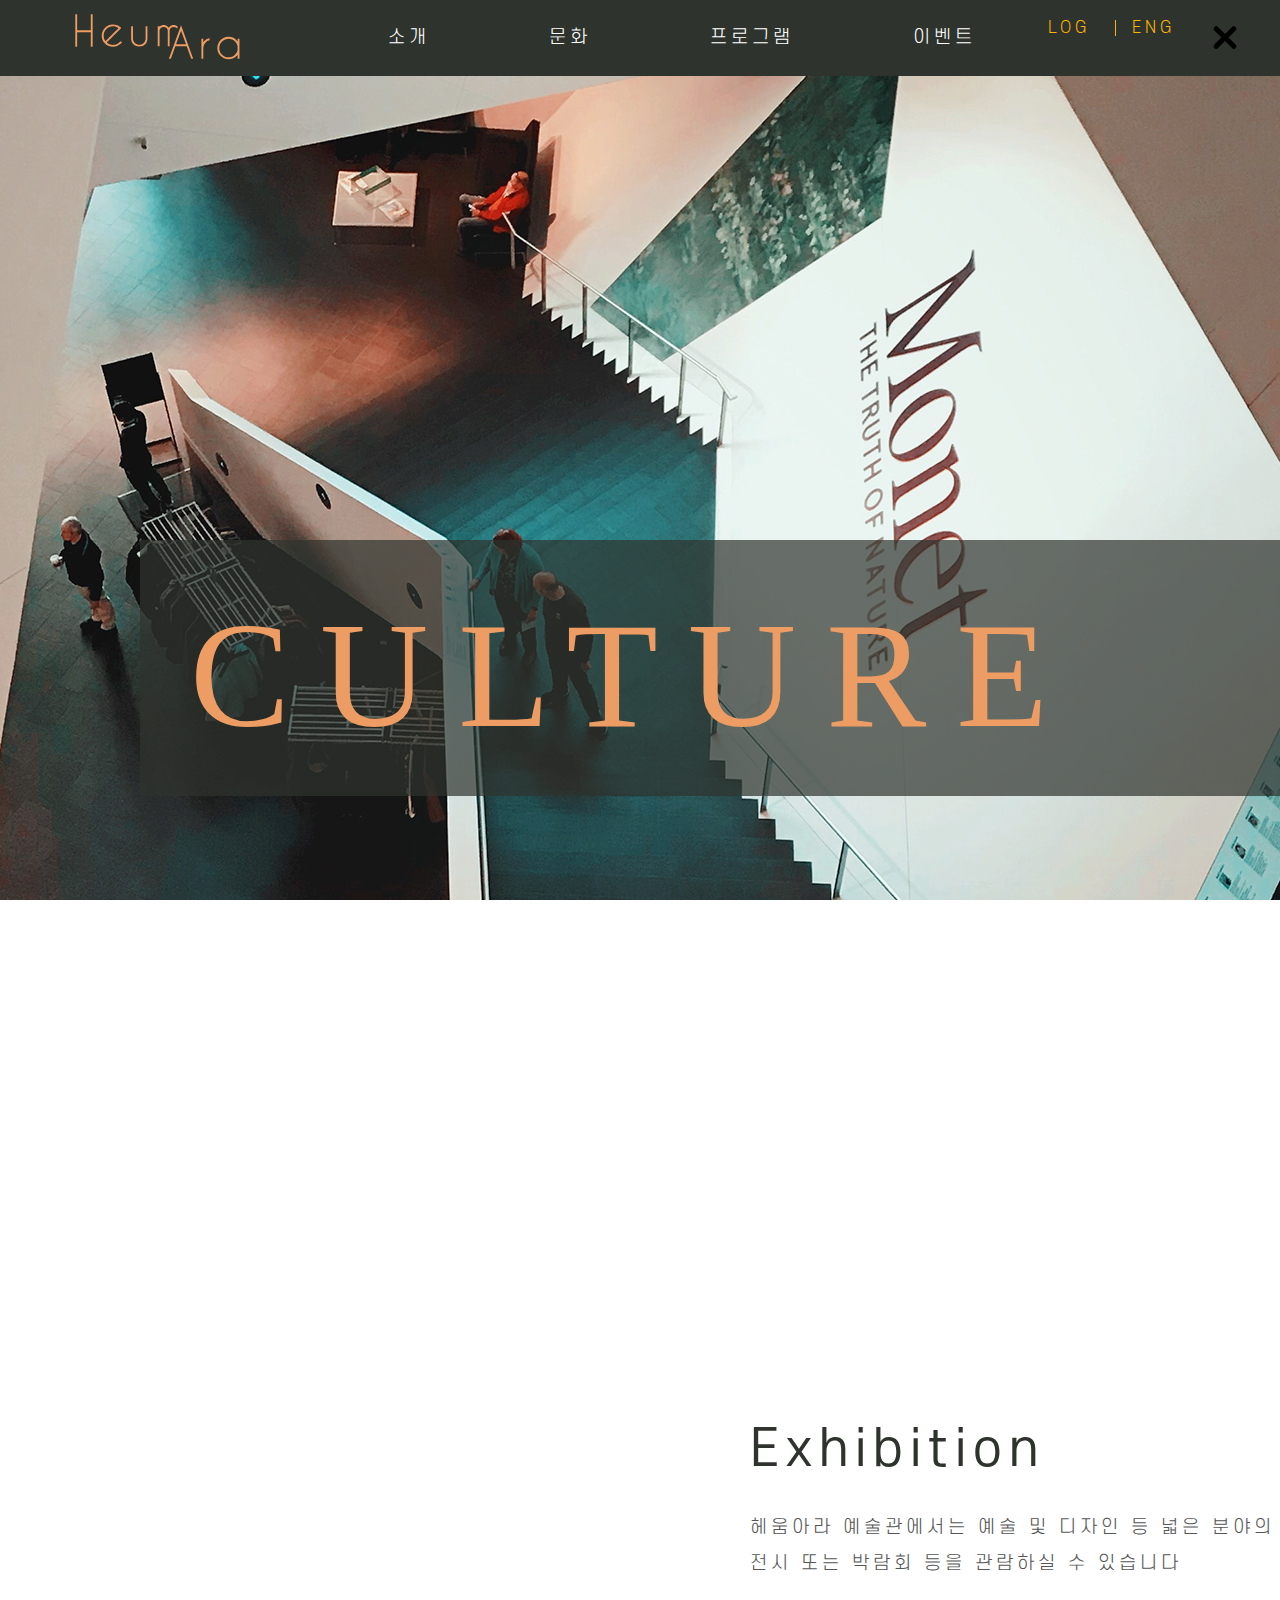
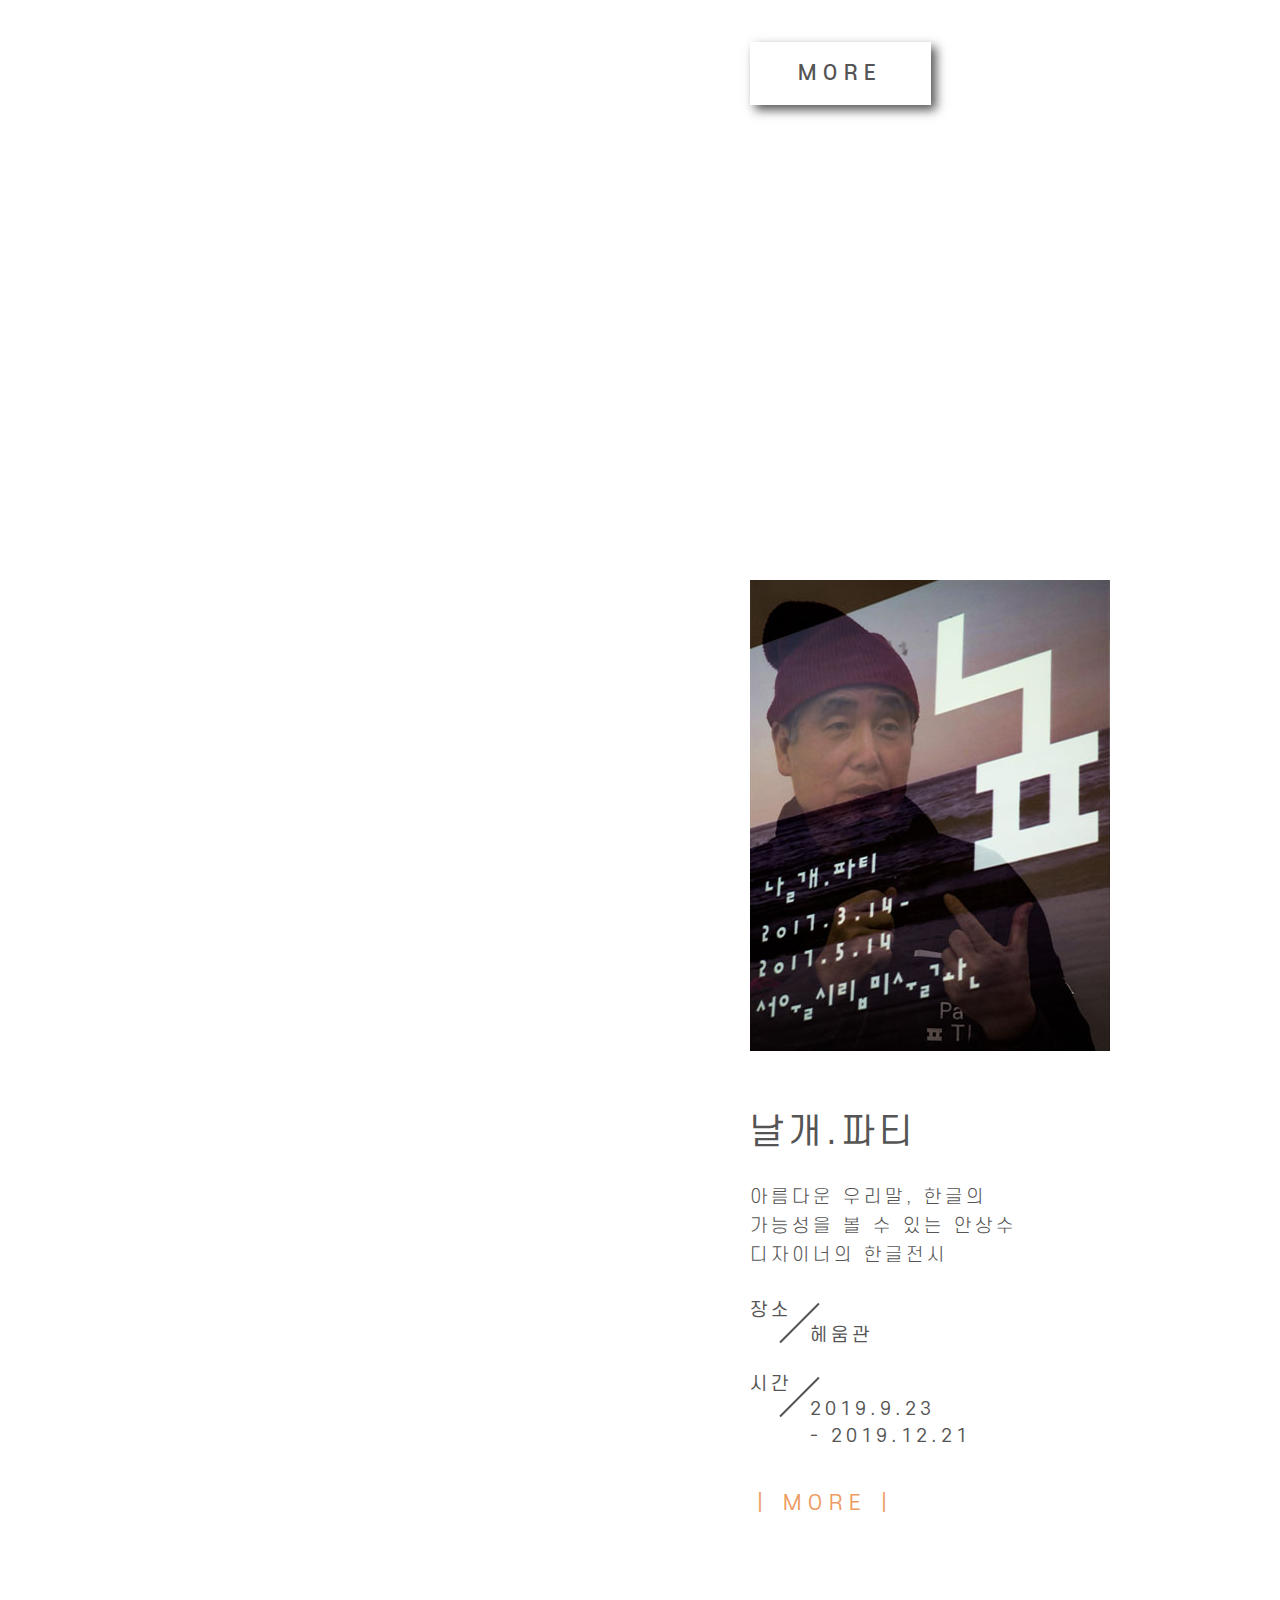
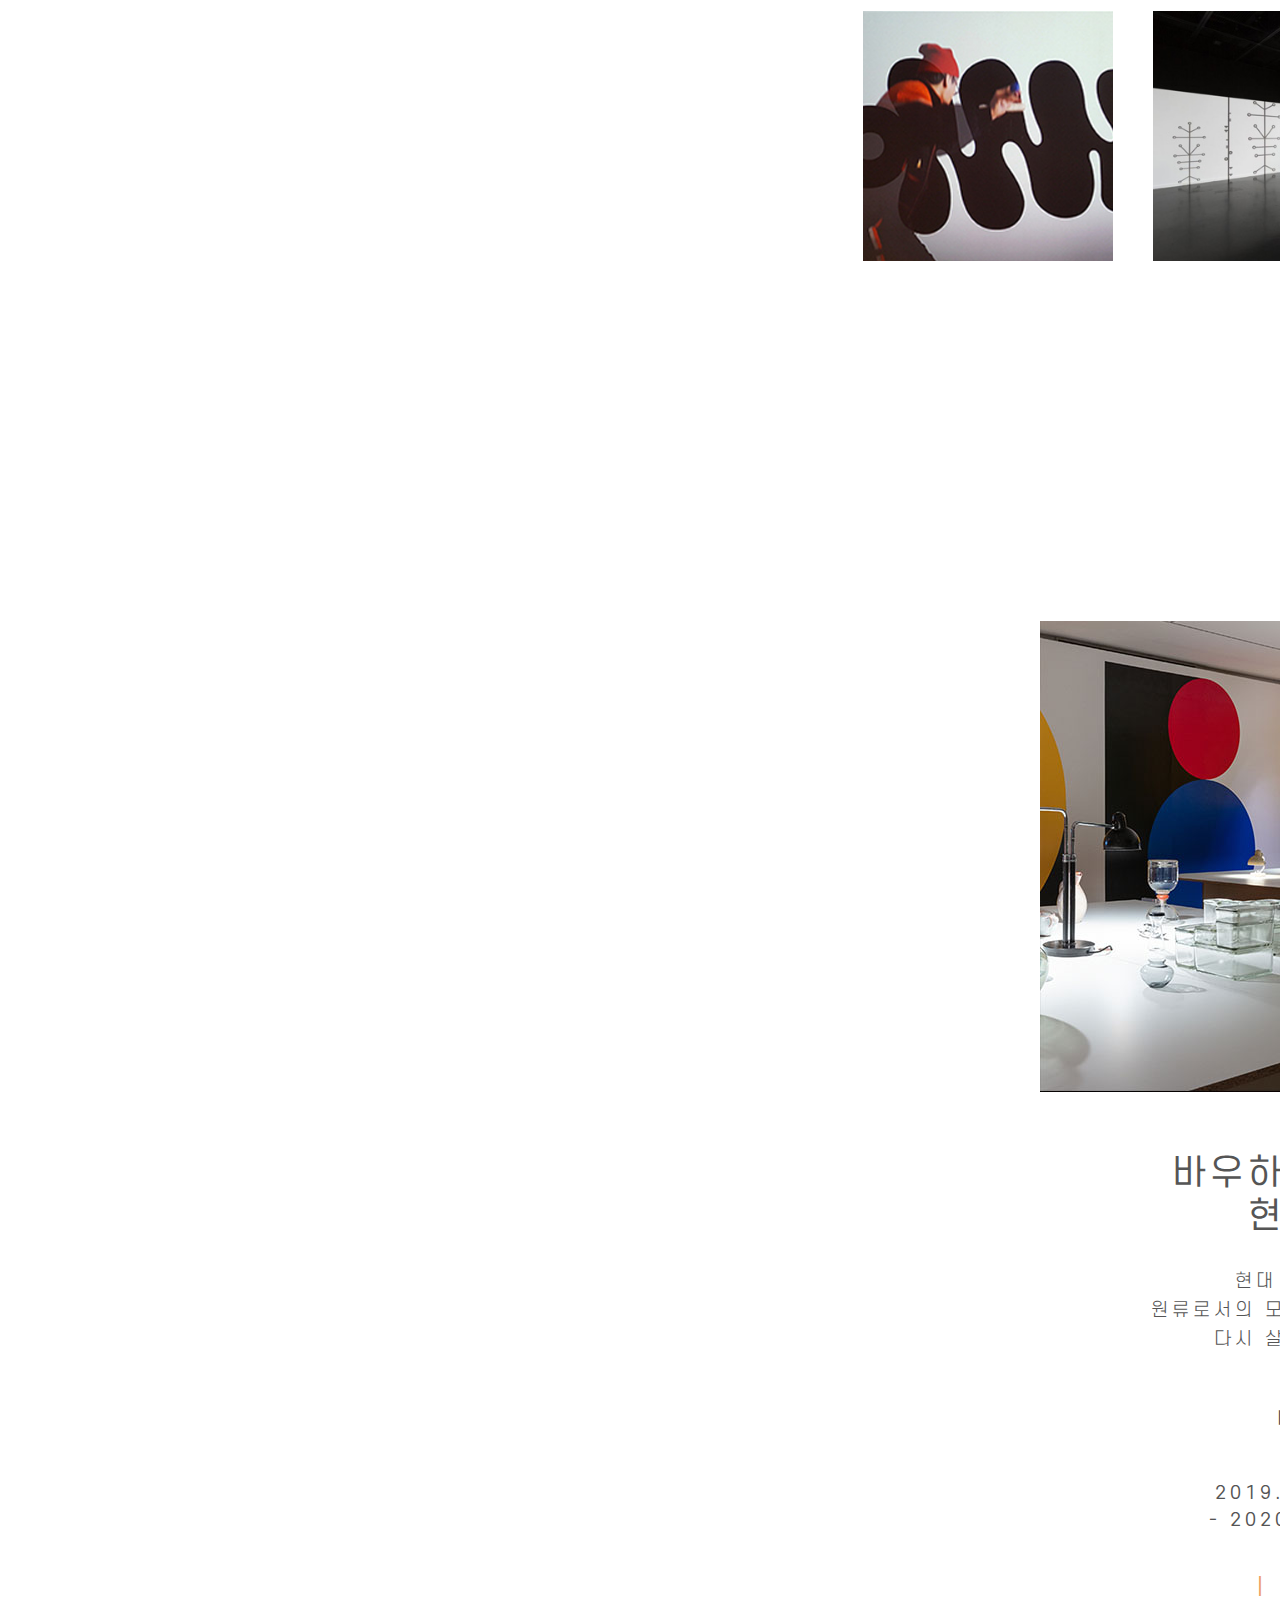
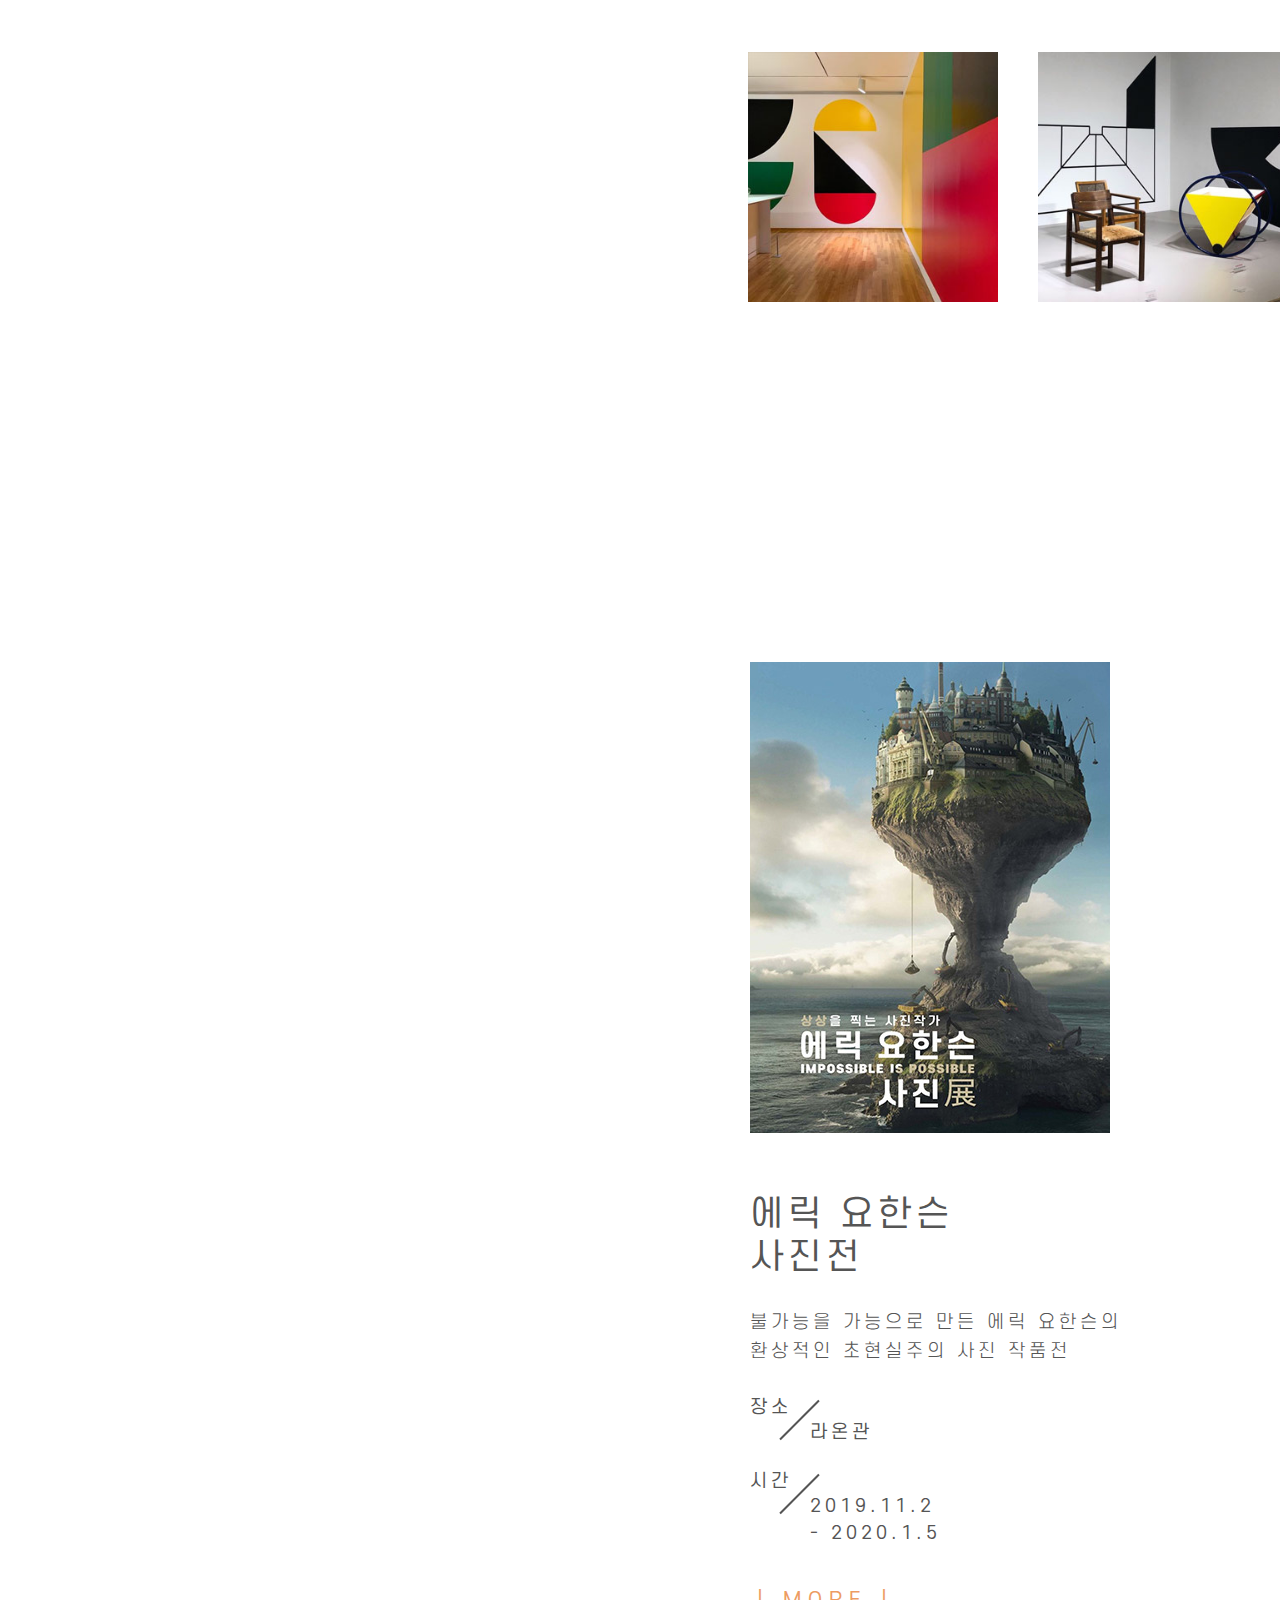
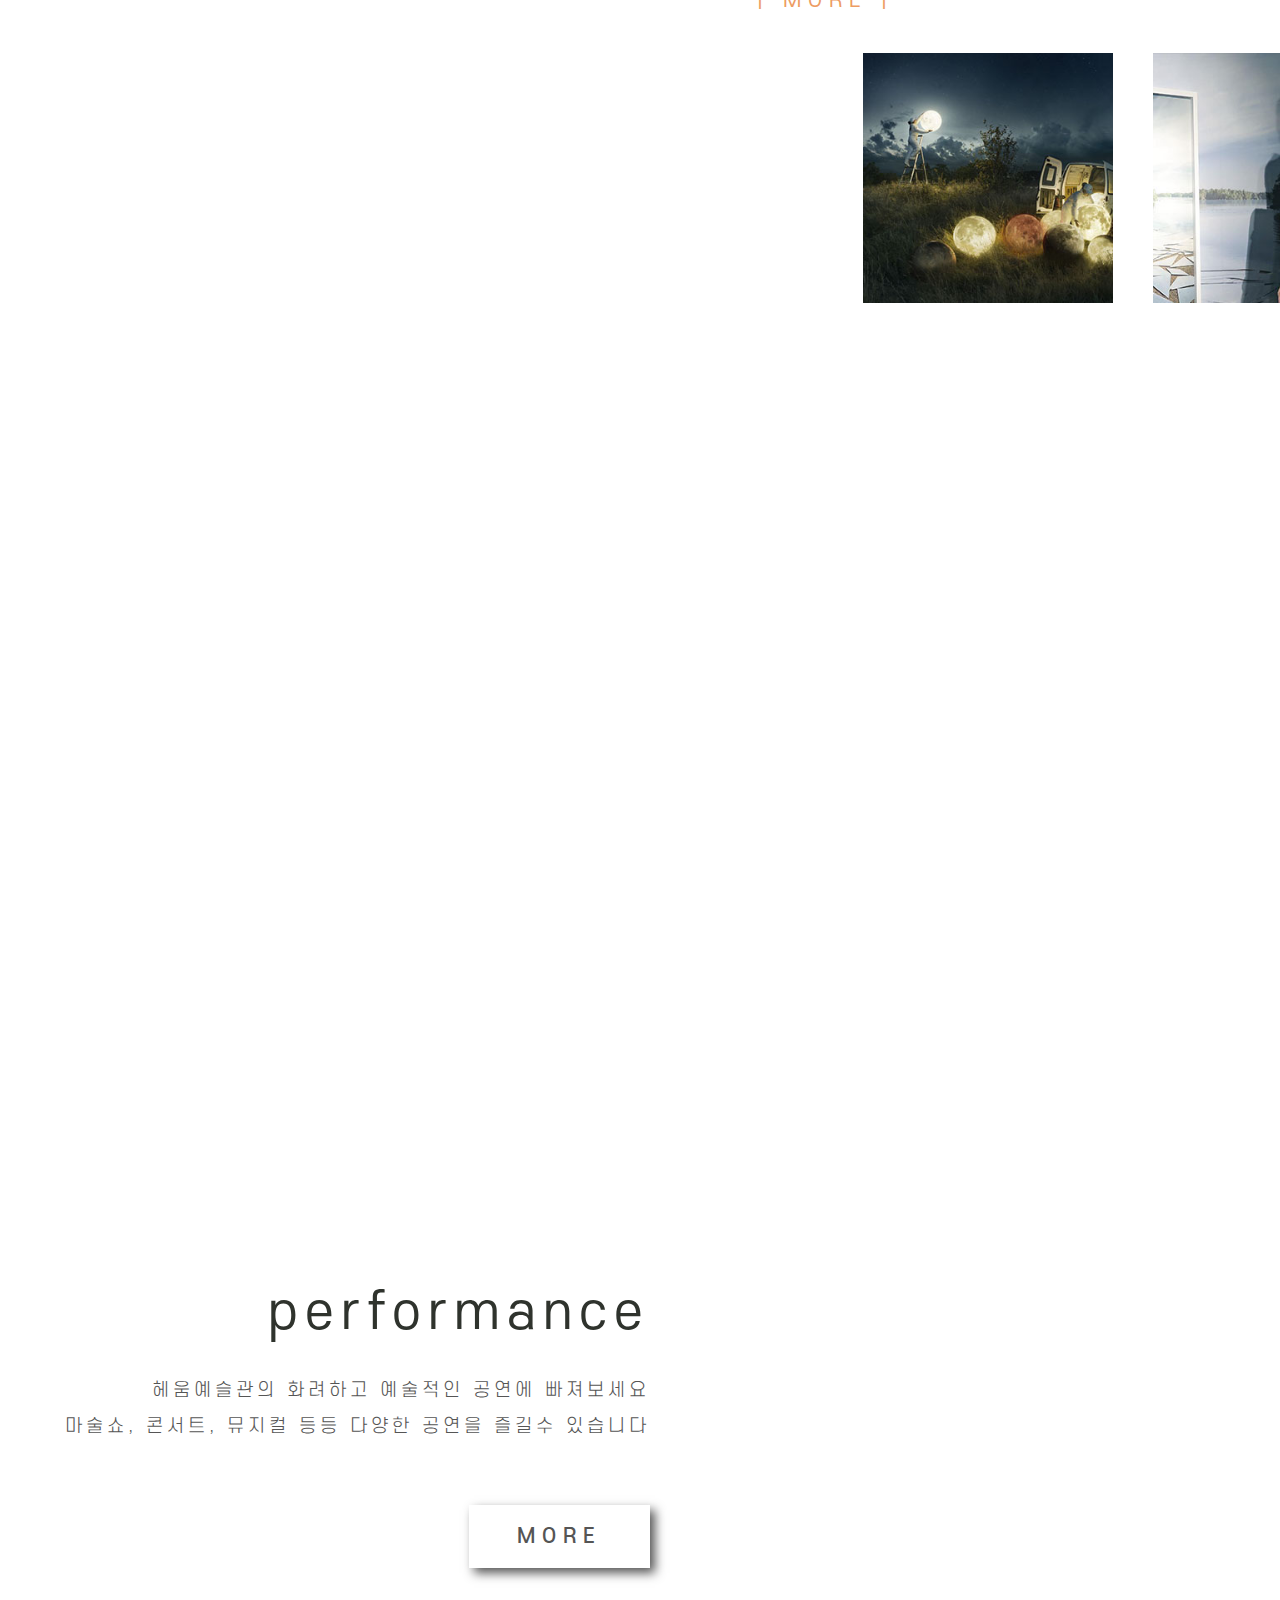
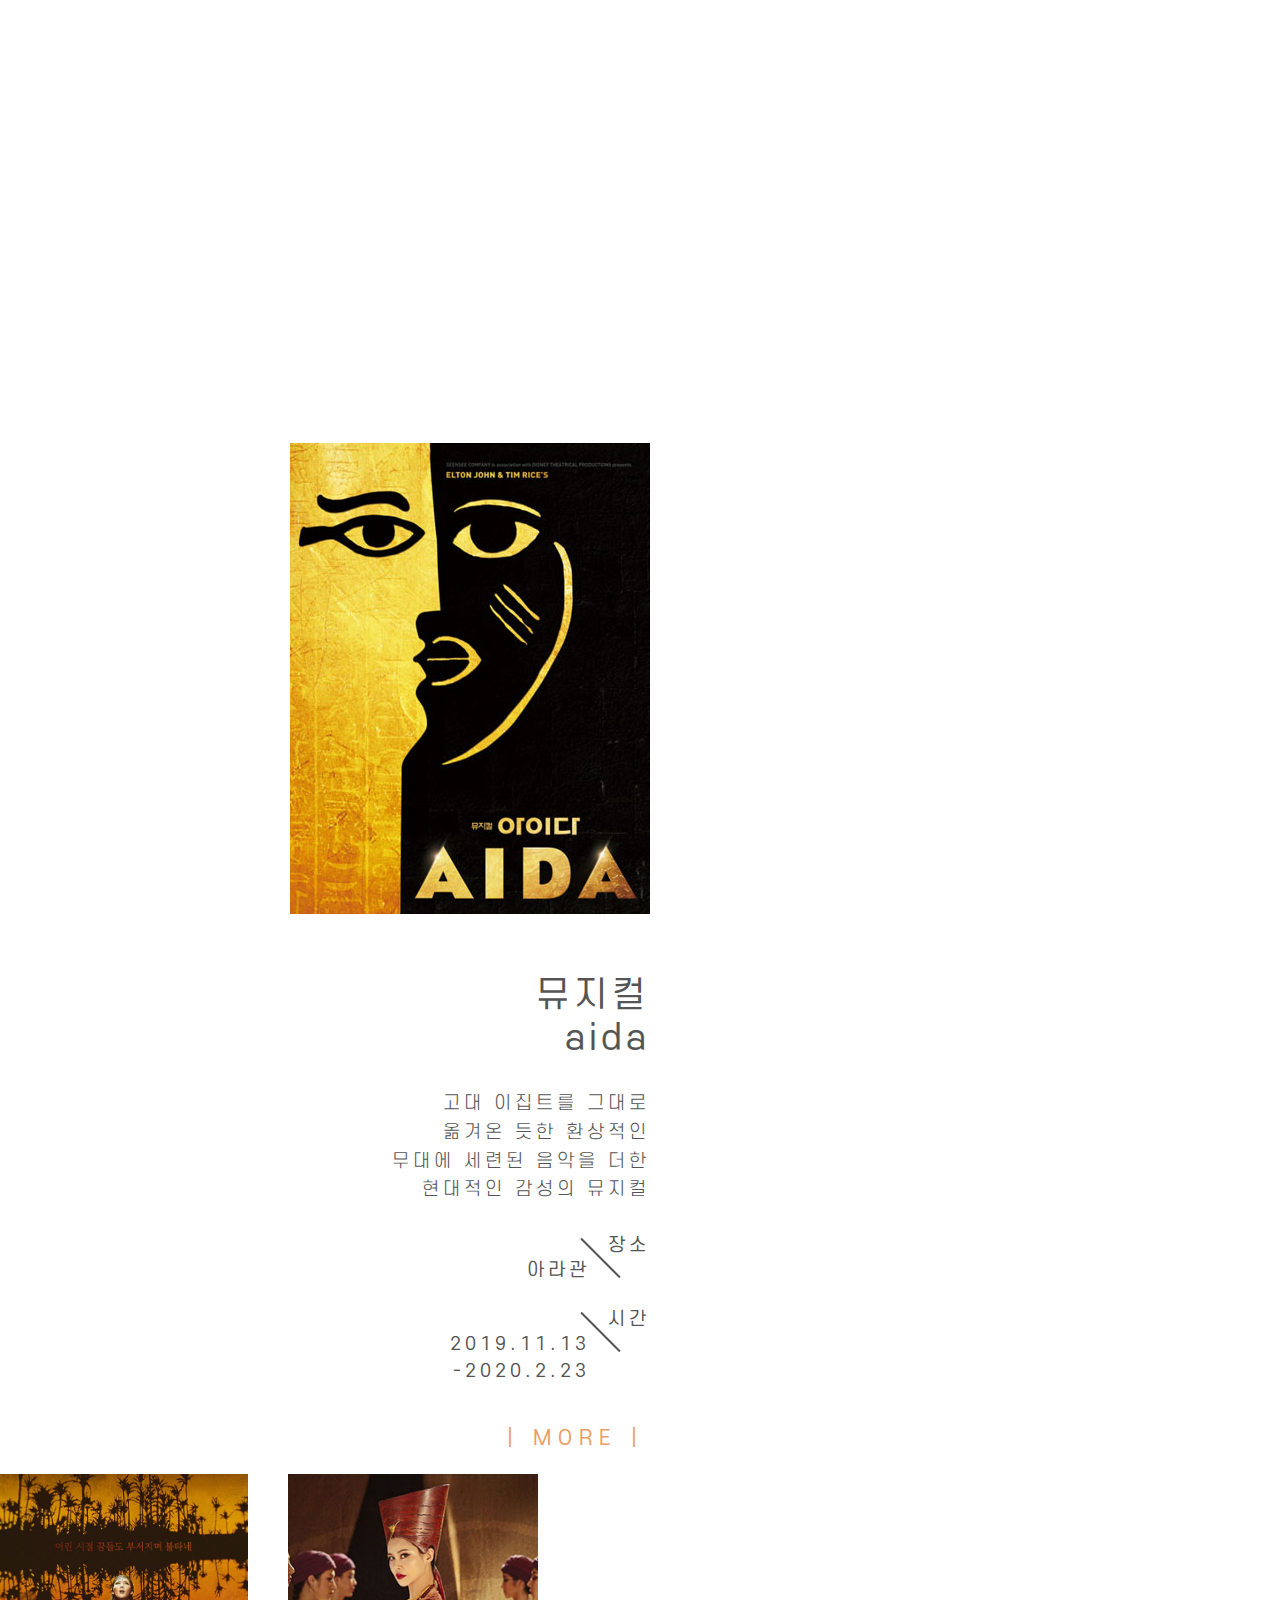
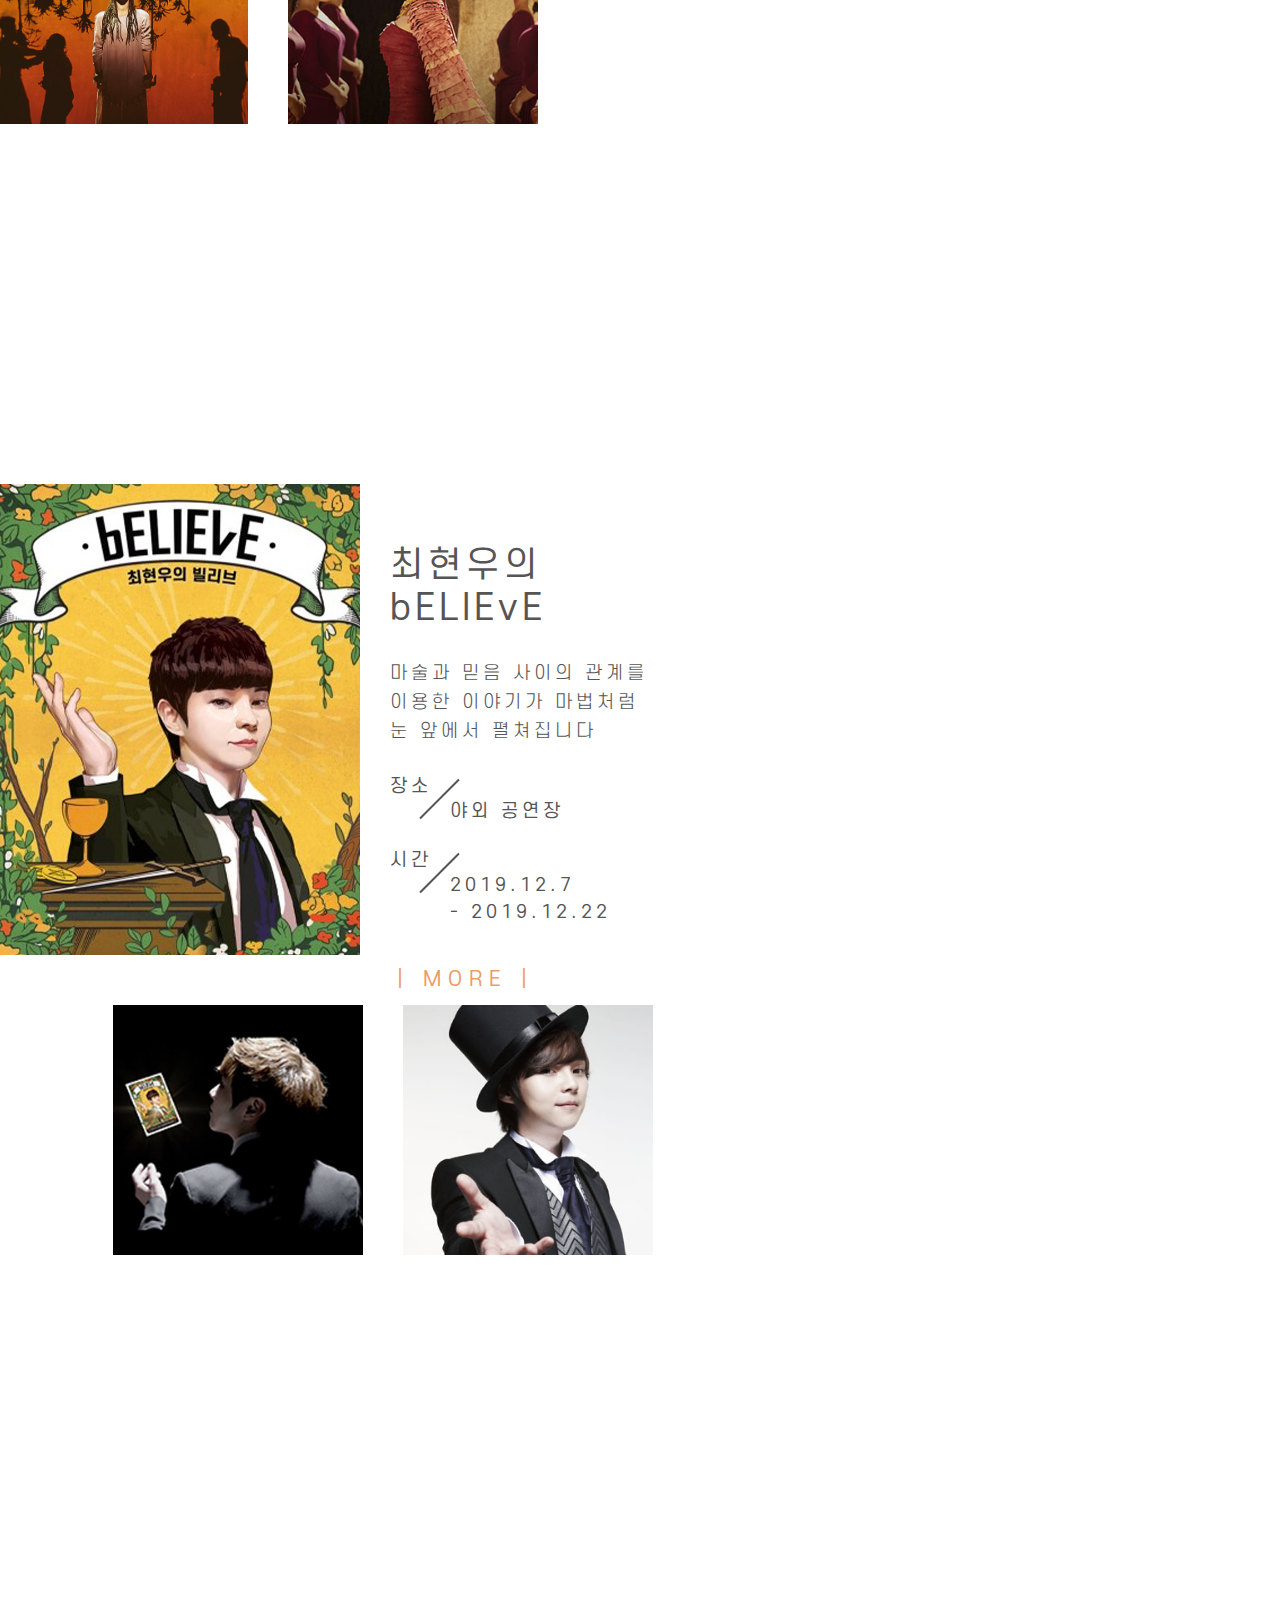
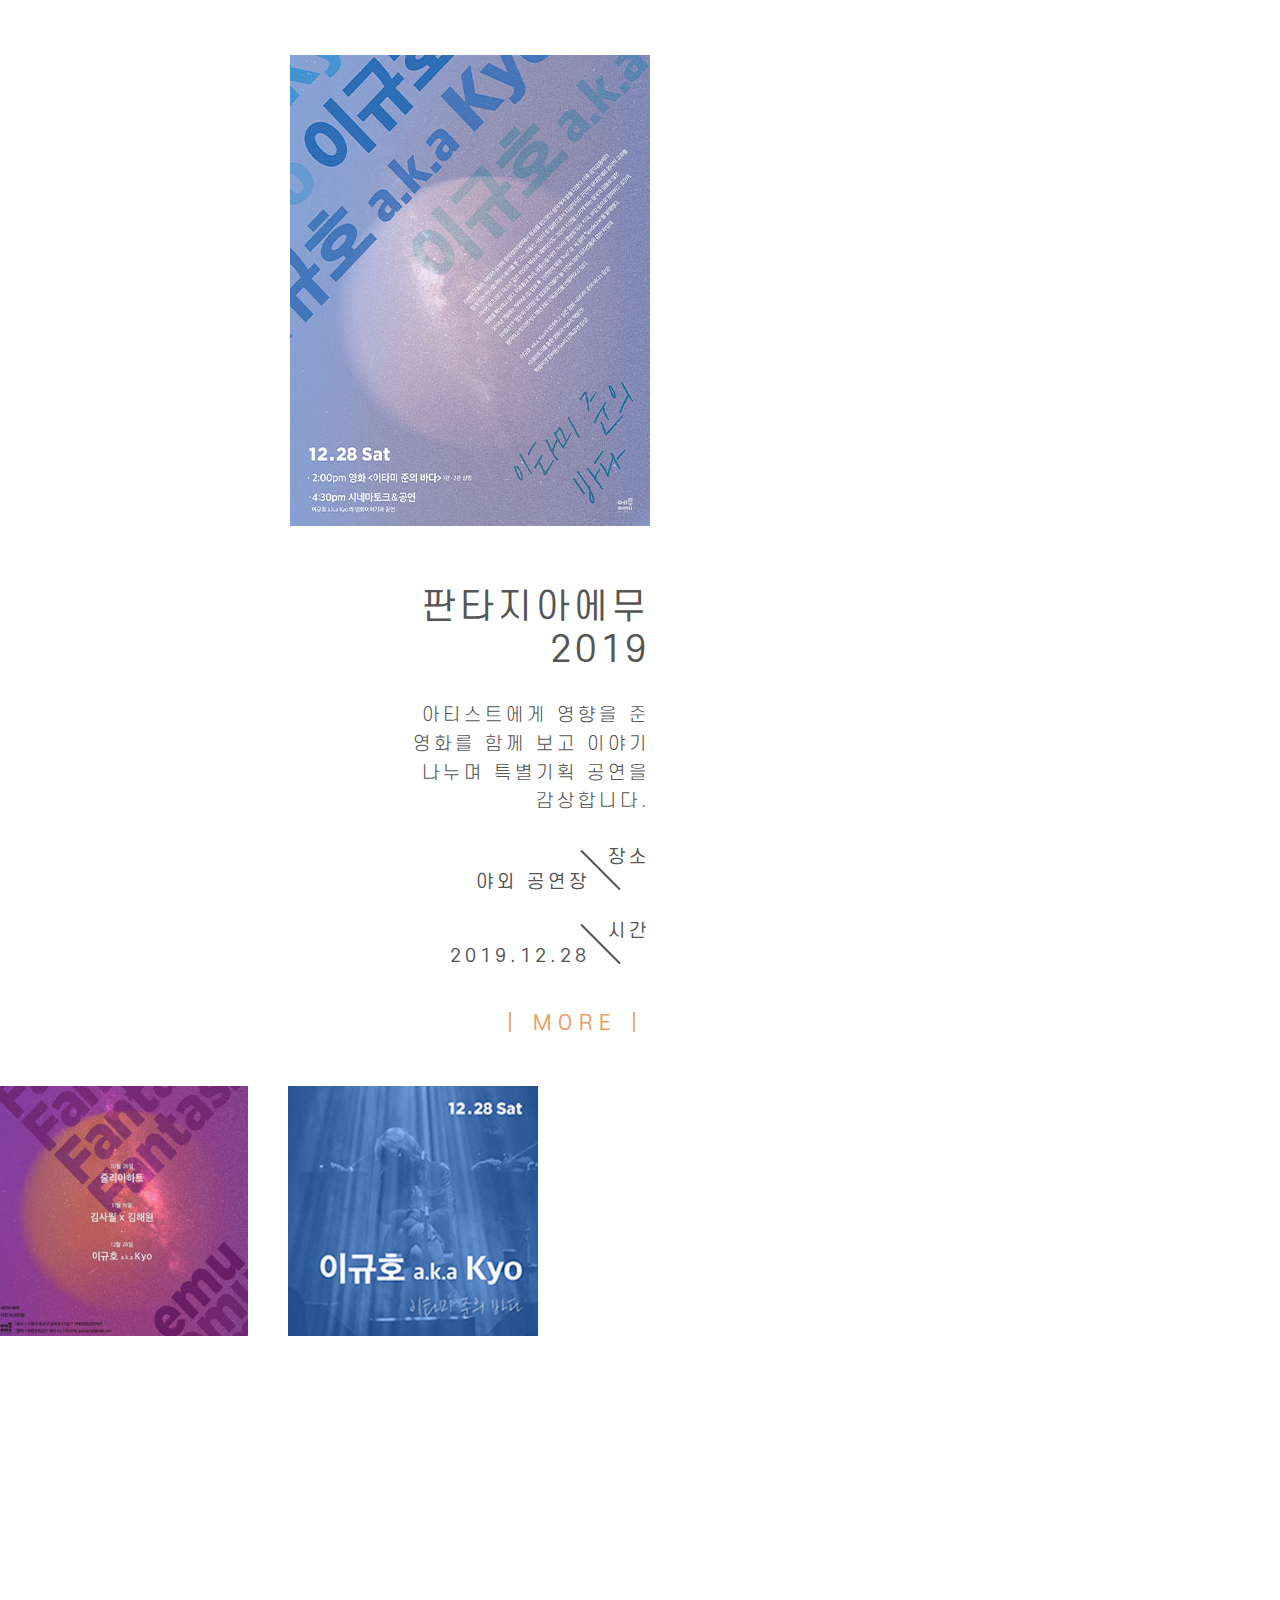
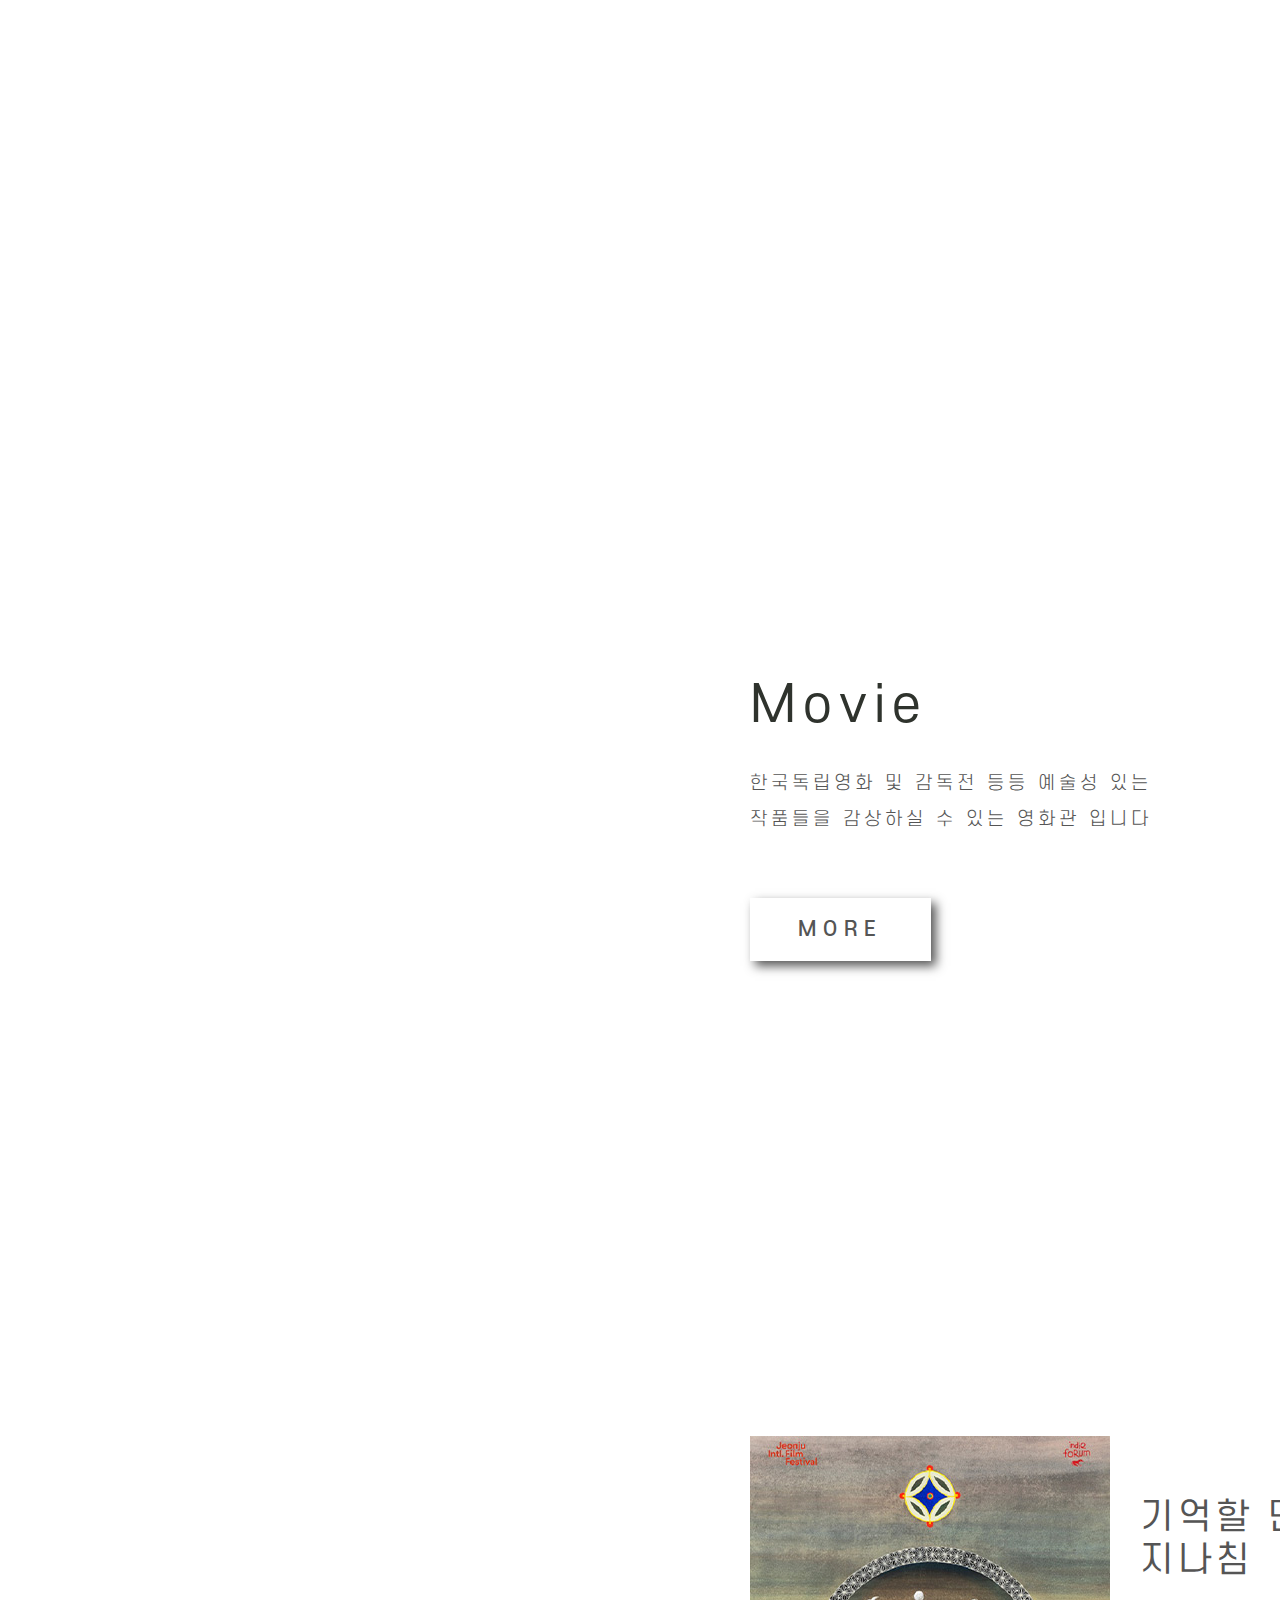
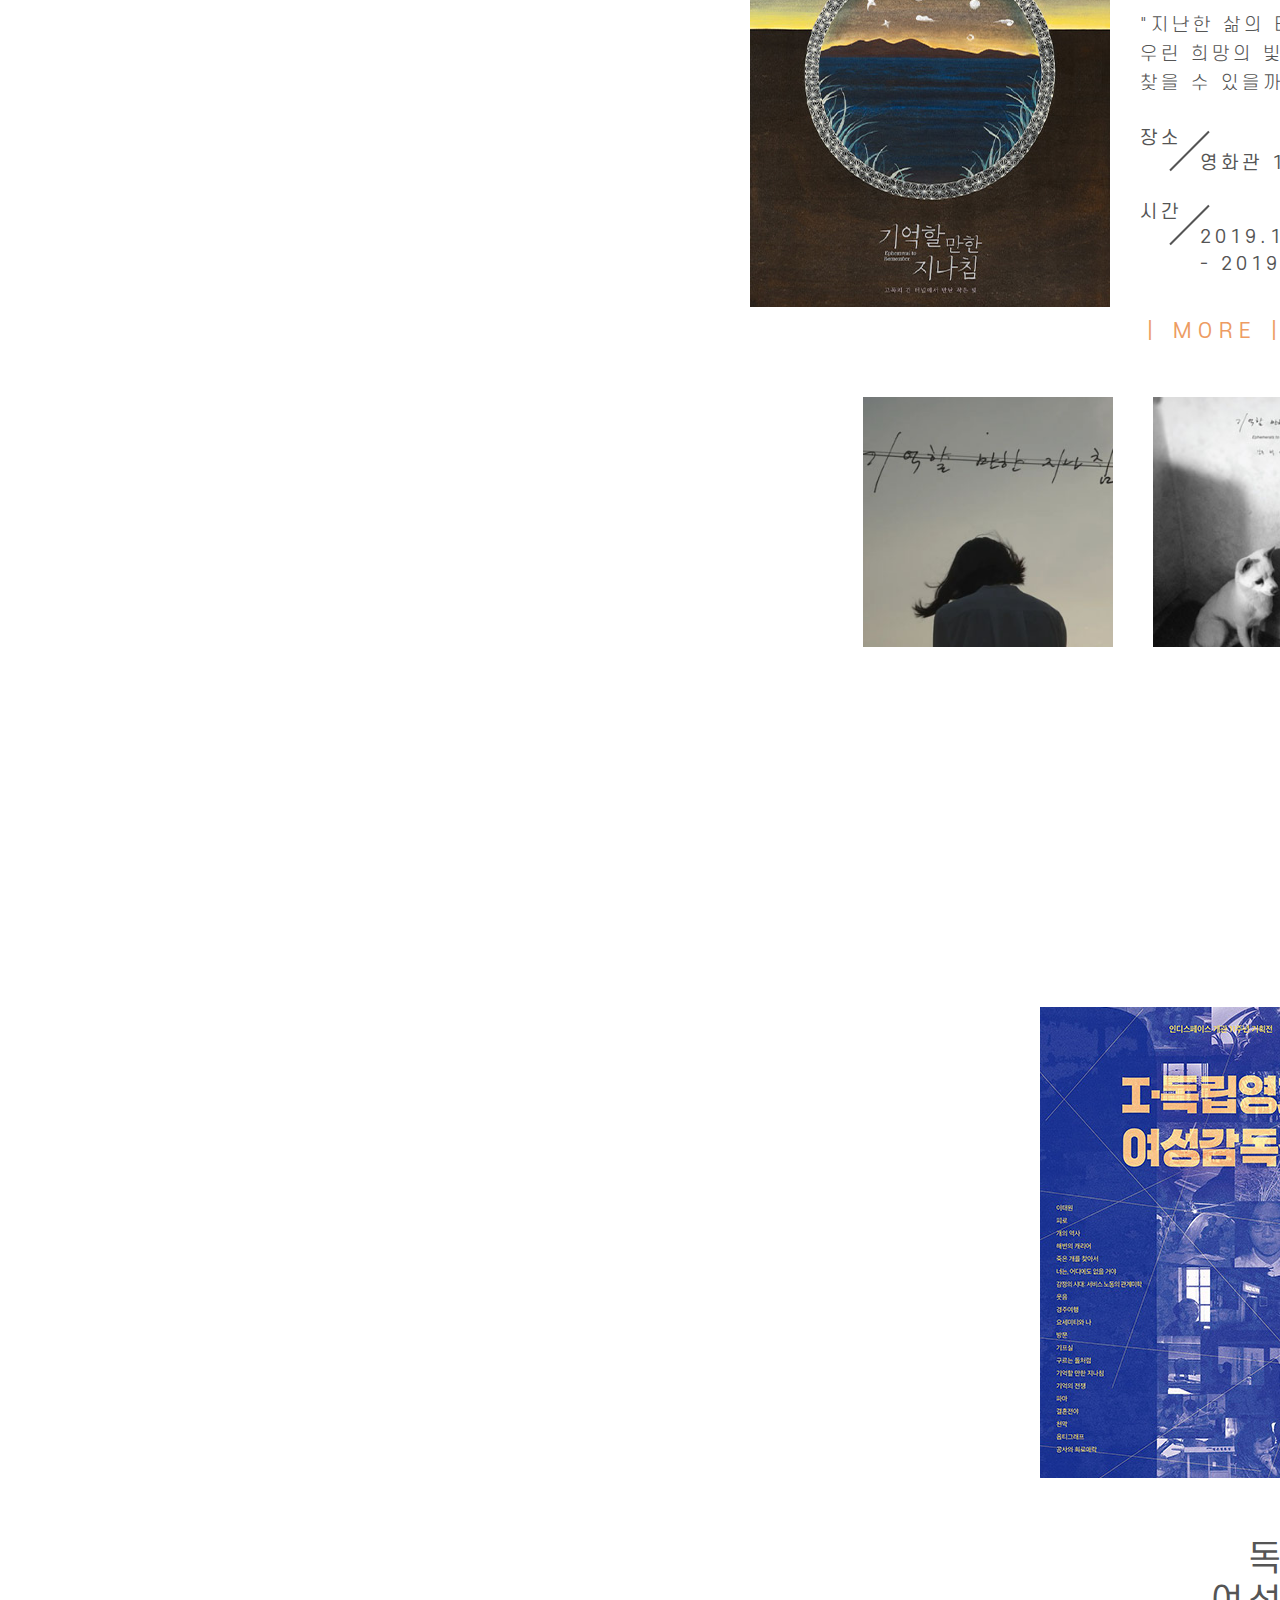
==== commit 3d7b7ac4: "index, culture 19.12.13" ====
--- a/Sub/culture.html
+++ b/Sub/culture.html
@@ -27,43 +27,43 @@
                 <a href="../index.html">
                     <span class="blind">헤움아라</span>
                     <svg version="1.1" class="logosvg" xmlns="http://www.w3.org/2000/svg"
-                        xmlns:xlink="http://www.w3.org/1999/xlink" x="0px" y="0px" viewBox="0 0 175 50"
-                        style="enable-background:new 0 0 175 50;" xml:space="preserve">
-                        <polygon style="fill:#ED9C63;" points="18.029,18.096 3.791,18.096 3.791,1.225 1.878,1.225 1.878,35.266 3.791,35.266
-                            3.791,20.011 18.029,20.011 18.029,35.266 19.941,35.266 19.941,1.225 18.029,1.225 " />
-                        <path style="fill:#ED9C63;" d="M48.417,29.821c-1.663,1.948-4.028,3.208-6.584,3.377c-2.81,0.186-5.206-0.628-7.19-2.442
-                            c0,0,13.601-13.617,13.601-13.617l1.45-1.452c-0.462-0.491-0.924-0.928-1.386-1.314c-2.255-1.809-4.923-2.632-8.003-2.469
-                            c-2.557,0.136-5.02,1.161-6.925,2.871c-2.856,2.563-4.177,5.756-3.963,9.579c0.144,2.568,1.172,5.041,2.893,6.952
-                            c2.53,2.809,5.671,4.124,9.425,3.943c2.577-0.124,5.069-1.137,6.999-2.849c0.714-0.634,1.33-1.31,1.848-2.028
-                            c0,0-1.915-0.686-1.915-0.686c-0.063-0.023-0.131-0.004-0.174,0.047L48.417,29.821z M31.504,22.275
-                            c0.176-1.661,0.831-3.256,1.881-4.555c2.044-2.529,4.602-3.794,7.676-3.794c2.196,0,4.123,0.638,5.78,1.915
-                            c-0.001,0.001-13.494,13.51-13.494,13.51C31.828,27.375,31.214,25.016,31.504,22.275z" />
-                        <path style="fill:#ED9C63;"
-                            d="M75.1,26.628c0,1.773-0.641,3.287-1.923,4.542c-1.282,1.255-2.802,1.883-4.558,1.883
-                            c-1.884,0-3.464-0.631-4.739-1.894c-1.289-1.248-1.934-2.759-1.934-4.532V13.735h-1.913v13.064c0.042,2.355,0.836,4.305,2.38,5.851
-                            c1.544,1.546,3.62,2.319,6.227,2.319c2.451,0,4.449-0.773,5.993-2.319c1.544-1.546,2.338-3.496,2.38-5.851V13.735H75.1V26.628z" />
-                        <path style="fill:#ED9C63;" d="M100.024,14.352c-0.34,0.34-0.63,0.695-0.871,1.064c-0.241-0.383-0.524-0.738-0.85-1.064
-                            c-1.204-1.206-2.663-1.808-4.378-1.808c-1.658,0-3.081,0.574-4.271,1.723v-0.489h-1.913v20.893h1.913V18.373
-                            c0.099-1.05,0.517-1.936,1.254-2.66c0.836-0.837,1.842-1.255,3.018-1.255c1.176,0,2.189,0.418,3.039,1.255
-                            c0.779,0.78,1.197,1.723,1.254,2.83h-0.021v16.127h1.913V18.841c0-1.248,0.421-2.291,1.264-3.128
-                            c0.843-0.837,1.852-1.255,3.028-1.255c1.176,0,2.189,0.418,3.039,1.255c0.184,0.185,0.281,0.409,0.425,0.612l0.763-2.099
-                            c-1.176-1.112-2.58-1.683-4.227-1.683C102.687,12.543,101.228,13.146,100.024,14.352z" />
-                        <g id="XMLID_46_">
-                            <path style="fill:#ED9C63;" d="M99.357,47.629h2.04l4.739-13.042h11.773l4.739,13.042h2.019L112.022,12.8L99.357,47.629z
-                                 M106.837,32.672l5.185-14.276l5.185,14.276H106.837z" />
-                            <path style="fill:#ED9C63;" d="M135.182,30.544v-3.808h-1.913v20.893h1.913V36.842c0.071-2.525,1.013-4.688,2.826-6.489
-                                c1.289-1.291,2.536-1.964,3.74-2.021c0,0,0-2.085,0-2.085c-1.771,0.085-3.499,0.972-5.185,2.659
-                                C136.039,29.431,135.579,29.977,135.182,30.544z" />
-                            <path style="fill:#ED9C63;"
-                                d="M170.965,29.693c-0.368-0.496-0.772-0.972-1.211-1.425c-2.394-2.397-5.312-3.536-8.752-3.417
-                                c-2.65,0.092-5.222,1.112-7.196,2.883c-2.848,2.555-4.17,5.746-3.965,9.574c0.141,2.624,1.221,5.14,3,7.074
-                                c2.358,2.563,5.24,3.844,8.646,3.844c3.23,0,5.986-1.142,8.267-3.425c0.439-0.454,0.843-0.929,1.211-1.426v4.255h1.913V26.736
-                                h-1.913V29.693z M170.959,38.468c-0.438,2.256-1.66,4.187-3.668,5.793c-1.292,1.033-2.873,1.677-4.518,1.852
-                                c-3.661,0.388-6.65-0.846-8.965-3.703c-1.056-1.303-1.72-2.903-1.898-4.571c-0.392-3.671,0.847-6.667,3.718-8.988
-                                c1.298-1.049,2.888-1.713,4.547-1.893c3.236-0.351,5.947,0.568,8.134,2.757c1.409,1.411,2.293,3.046,2.65,4.905
-                                c0.006,0.031,0.007,0.058,0.004,0.094c-0.088,1.009-0.05,2.665,0.001,3.676C170.966,38.419,170.965,38.442,170.959,38.468z" />
-                        </g>
-                    </svg>
+              xmlns:xlink="http://www.w3.org/1999/xlink" x="0px" y="0px" viewBox="0 0 175 50"
+              style="enable-background:new 0 0 175 50;" xml:space="preserve">
+              <polygon style="fill:#ED9C63;" points="18.029,18.096 3.791,18.096 3.791,1.225 1.878,1.225 1.878,35.266 3.791,35.266
+                      3.791,20.011 18.029,20.011 18.029,35.266 19.941,35.266 19.941,1.225 18.029,1.225 " />
+              <path style="fill:#ED9C63;" d="M48.417,29.821c-1.663,1.948-4.028,3.208-6.584,3.377c-2.81,0.186-5.206-0.628-7.19-2.442
+                      c0,0,13.601-13.617,13.601-13.617l1.45-1.452c-0.462-0.491-0.924-0.928-1.386-1.314c-2.255-1.809-4.923-2.632-8.003-2.469
+                      c-2.557,0.136-5.02,1.161-6.925,2.871c-2.856,2.563-4.177,5.756-3.963,9.579c0.144,2.568,1.172,5.041,2.893,6.952
+                      c2.53,2.809,5.671,4.124,9.425,3.943c2.577-0.124,5.069-1.137,6.999-2.849c0.714-0.634,1.33-1.31,1.848-2.028
+                      c0,0-1.915-0.686-1.915-0.686c-0.063-0.023-0.131-0.004-0.174,0.047L48.417,29.821z M31.504,22.275
+                      c0.176-1.661,0.831-3.256,1.881-4.555c2.044-2.529,4.602-3.794,7.676-3.794c2.196,0,4.123,0.638,5.78,1.915
+                      c-0.001,0.001-13.494,13.51-13.494,13.51C31.828,27.375,31.214,25.016,31.504,22.275z" />
+              <path style="fill:#ED9C63;"
+                d="M75.1,26.628c0,1.773-0.641,3.287-1.923,4.542c-1.282,1.255-2.802,1.883-4.558,1.883
+                      c-1.884,0-3.464-0.631-4.739-1.894c-1.289-1.248-1.934-2.759-1.934-4.532V13.735h-1.913v13.064c0.042,2.355,0.836,4.305,2.38,5.851
+                      c1.544,1.546,3.62,2.319,6.227,2.319c2.451,0,4.449-0.773,5.993-2.319c1.544-1.546,2.338-3.496,2.38-5.851V13.735H75.1V26.628z" />
+              <path style="fill:#ED9C63;" d="M100.024,14.352c-0.34,0.34-0.63,0.695-0.871,1.064c-0.241-0.383-0.524-0.738-0.85-1.064
+                      c-1.204-1.206-2.663-1.808-4.378-1.808c-1.658,0-3.081,0.574-4.271,1.723v-0.489h-1.913v20.893h1.913V18.373
+                      c0.099-1.05,0.517-1.936,1.254-2.66c0.836-0.837,1.842-1.255,3.018-1.255c1.176,0,2.189,0.418,3.039,1.255
+                      c0.779,0.78,1.197,1.723,1.254,2.83h-0.021v16.127h1.913V18.841c0-1.248,0.421-2.291,1.264-3.128
+                      c0.843-0.837,1.852-1.255,3.028-1.255c1.176,0,2.189,0.418,3.039,1.255c0.184,0.185,0.281,0.409,0.425,0.612l0.763-2.099
+                      c-1.176-1.112-2.58-1.683-4.227-1.683C102.687,12.543,101.228,13.146,100.024,14.352z" />
+              <g id="XMLID_46_">
+                <path style="fill:#ED9C63;" d="M99.357,47.629h2.04l4.739-13.042h11.773l4.739,13.042h2.019L112.022,12.8L99.357,47.629z
+                           M106.837,32.672l5.185-14.276l5.185,14.276H106.837z" />
+                <path style="fill:#ED9C63;" d="M135.182,30.544v-3.808h-1.913v20.893h1.913V36.842c0.071-2.525,1.013-4.688,2.826-6.489
+                          c1.289-1.291,2.536-1.964,3.74-2.021c0,0,0-2.085,0-2.085c-1.771,0.085-3.499,0.972-5.185,2.659
+                          C136.039,29.431,135.579,29.977,135.182,30.544z" />
+                <path style="fill:#ED9C63;"
+                  d="M170.965,29.693c-0.368-0.496-0.772-0.972-1.211-1.425c-2.394-2.397-5.312-3.536-8.752-3.417
+                          c-2.65,0.092-5.222,1.112-7.196,2.883c-2.848,2.555-4.17,5.746-3.965,9.574c0.141,2.624,1.221,5.14,3,7.074
+                          c2.358,2.563,5.24,3.844,8.646,3.844c3.23,0,5.986-1.142,8.267-3.425c0.439-0.454,0.843-0.929,1.211-1.426v4.255h1.913V26.736
+                          h-1.913V29.693z M170.959,38.468c-0.438,2.256-1.66,4.187-3.668,5.793c-1.292,1.033-2.873,1.677-4.518,1.852
+                          c-3.661,0.388-6.65-0.846-8.965-3.703c-1.056-1.303-1.72-2.903-1.898-4.571c-0.392-3.671,0.847-6.667,3.718-8.988
+                          c1.298-1.049,2.888-1.713,4.547-1.893c3.236-0.351,5.947,0.568,8.134,2.757c1.409,1.411,2.293,3.046,2.65,4.905
+                          c0.006,0.031,0.007,0.058,0.004,0.094c-0.088,1.009-0.05,2.665,0.001,3.676C170.966,38.419,170.965,38.442,170.959,38.468z" />
+              </g>
+            </svg>
                 </a>
             </h1>
             <div class="log f_r">
@@ -138,14 +138,14 @@
                     <div class="cube_cover f_r p_r fade">
                         <div class="img_box f_r ml_40">
                             <div class="cube1">
-                                <img src="../images/culture/exhibition_01_photo1.jpg" alt="" class="front">
-                                <img src="../images/culture/exhibition_01_photo3.jpg" alt="" class="next">
+                                <img src="../images/culture/exhibition_02_photo1.jpg" alt="" class="front">
+                                <img src="../images/culture/exhibition_02_photo2.jpg" alt="" class="next">
                             </div>
                         </div>
                         <div class="img_box f_r">
                             <div class="cube2">
-                                <img src="../images/culture/exhibition_01_photo4.jpg" alt="" class="front">
-                                <img src="../images/culture/exhibition_01_photo2.jpg" alt="" class="down">
+                                <img src="../images/culture/exhibition_02_photo3.jpg" alt="" class="front">
+                                <img src="../images/culture/exhibition_02_photo2.jpg" alt="" class="down">
                             </div>
                         </div>
                     </div>
@@ -165,14 +165,14 @@
                     <div class="cube_cover f_l">
                         <div class="img_box f_l mr_40">
                             <div class="cube1">
-                                <img src="../images/culture/exhibition_01_photo1.jpg" alt="" class="front">
-                                <img src="../images/culture/exhibition_01_photo3.jpg" alt="" class="next">
-                            </div>
-                        </div>
-                        <div class="img_box f_l">
-                            <div class="cube2">
-                                <img src="../images/culture/exhibition_01_photo4.jpg" alt="" class="front">
-                                <img src="../images/culture/exhibition_01_photo2.jpg" alt="" class="down">
+                                <img src="../images/culture/exhibition_03_photo1.jpg" alt="" class="front">
+                                <img src="../images/culture/exhibition_03_photo3.jpg" alt="" class="next">
+                            </div>
+                        </div>
+                        <div class="img_box f_l">
+                            <div class="cube2">
+                                <img src="../images/culture/exhibition_03_photo4.jpg" alt="" class="front">
+                                <img src="../images/culture/exhibition_03_photo2.jpg" alt="" class="down">
                             </div>
                         </div>
                     </div>
@@ -189,80 +189,79 @@
                     <a href="">MORE</a>
                 </div>
                 <div class="cnt1 clearfix">
-                    <img src="../images/culture/exhibition_poster2.jpg" alt="" class="poster f_r">
+                    <img src="../images/culture/performance_poster1.jpg" alt="" class="poster f_r">
                     <div class="txt f_r p_r txt_right fade">
-                        <h5>바우하우스와<br> 현대생활</h5>
-                        <p>현대 생활 문화의<br> 원류로서의 모던 디자인을<br> 다시 살펴보는 전시</p>
-                        <strong class="p_r">장소</strong>
-                        <span>다솜관</span>
-                        <strong class="p_r">시간</strong>
-                        <span>2019.8.13<br> - 2020.2.2</span>
+                        <h5>뮤지컬 <br>aida</h5>
+                        <p> 고대 이집트를 그대로 <br>옮겨온 듯한 환상적인 <br>무대에 세련된 음악을 더한 <br>현대적인 감성의 뮤지컬</p>
+                        <strong class="p_r">장소</strong>
+                        <span>아라관</span>
+                        <strong class="p_r">시간</strong>
+                        <span>2019.11.13<br> -2020.2.23</span>
                         <a href="">| MORE |</a>
                     </div>
                     <div class="cube_cover f_r p_r fade">
                         <div class="img_box f_r ml_40">
                             <div class="cube1">
-                                <img src="../images/culture/exhibition_01_photo1.jpg" alt="" class="front">
-                                <img src="../images/culture/exhibition_01_photo3.jpg" alt="" class="next">
+                                <img src="../images/culture/performance_01_photo1.jpg" alt="" class="front">
+                                <img src="../images/culture/performance_01_photo3.jpg" alt="" class="next">
                             </div>
                         </div>
                         <div class="img_box f_r">
                             <div class="cube2">
-                                <img src="../images/culture/exhibition_01_photo4.jpg" alt="" class="front">
-                                <img src="../images/culture/exhibition_01_photo2.jpg" alt="" class="down">
+                                <img src="../images/culture/performance_01_photo2.jpg" alt="" class="front">
+                                <img src="../images/culture/performance_01_photo4.jpg" alt="" class="down">
                             </div>
                         </div>
                     </div>
                 </div>
                 <div class="cnt2 clearfix border_box">
-                    <img src="../images/culture/exhibition_poster3.jpg" alt="" class="poster f_l">
-                    <div class="txt f_l p_r fade">
-                        <h5>에릭 요한슨 <br>사진전</h5>
-                        <p>불가능을 가능으로 만든 에릭 요한슨의 <br>환상적인 초현실주의 사진 작품전
-                        </p>
-                        <strong class="p_r">장소</strong>
-                        <span>라온관</span>
-                        <strong class="p_r">시간</strong>
-                        <span>2019.11.2 <br>- 2020.1.5</span>
+                    <img src="../images/culture/performance_poster2.jpg" alt="" class="poster f_l">
+                    <div class="txt f_l p_r fade">
+                        <h5>최현우의 <br>bELIEvE</h5>
+                        <p>마술과 믿음 사이의 관계를 <br>이용한 이야기가 마법처럼 <br>눈 앞에서 펼쳐집니다</p>
+                        <strong class="p_r">장소</strong>
+                        <span>야외 공연장</span>
+                        <strong class="p_r">시간</strong>
+                        <span>2019.12.7 <br>- 2019.12.22</span>
                         <a href="">| MORE |</a>
                     </div>
                     <div class="cube_cover f_l">
                         <div class="img_box f_l mr_40">
                             <div class="cube1">
-                                <img src="../images/culture/exhibition_01_photo1.jpg" alt="" class="front">
-                                <img src="../images/culture/exhibition_01_photo3.jpg" alt="" class="next">
-                            </div>
-                        </div>
-                        <div class="img_box f_l">
-                            <div class="cube2">
-                                <img src="../images/culture/exhibition_01_photo4.jpg" alt="" class="front">
-                                <img src="../images/culture/exhibition_01_photo2.jpg" alt="" class="down">
+                                <img src="../images/culture/performance_02_photo1.jpg" alt="" class="front">
+                                <img src="../images/culture/performance_02_photo3.jpg" alt="" class="next">
+                            </div>
+                        </div>
+                        <div class="img_box f_l">
+                            <div class="cube2">
+                                <img src="../images/culture/performance_02_photo4.jpg" alt="" class="front">
+                                <img src="../images/culture/performance_02_photo2.jpg" alt="" class="down">
                             </div>
                         </div>
                     </div>
                 </div>
                 <div class="cnt3 clearfix border_box">
-                    <img src="../images/culture/exhibition_poster2.jpg" alt="" class="poster f_r">
+                    <img src="../images/culture/performance_poster3.jpg" alt="" class="poster f_r">
                     <div class="txt f_r p_r txt_right fade">
-                        <h5>바우하우스와<br> 현대생활</h5>
-                        <p>현대 생활 문화의<br> 원류로서의 모던 디자인을<br> 다시 살펴보는 전시</p>
-                        <strong class="p_r">장소</strong>
-                        <span>다솜관</span>
-                        <strong class="p_r">시간</strong>
-                        <span>2019.8.13<br> - 2020.2.2</span>
+                        <h5>판타지아에무<br> 2019</h5>
+                        <p> 아티스트에게 영향을 준<br> 영화를 함께 보고 이야기<br> 나누며 특별기획 공연을<br> 감상합니다.</p>
+                        <strong class="p_r">장소</strong>
+                        <span>야외 공연장</span>
+                        <strong class="p_r">시간</strong>
+                        <span>2019.12.28</span>
                         <a href="">| MORE |</a>
                     </div>
                     <div class="cube_cover f_r p_r fade">
                         <div class="img_box f_r ml_40">
                             <div class="cube1">
-                                <img src="../images/culture/exhibition_01_photo1.jpg" alt="" class="front">
-                                <img src="../images/culture/exhibition_01_photo3.jpg" alt="" class="next">
+                                <img src="../images/culture/performance_03_photo1.jpg" alt="" class="front">
+                                <img src="../images/culture/performance_03_photo4.jpg" alt="" class="next">
                             </div>
                         </div>
                         <div class="img_box f_r">
                             <div class="cube2">
-                                <img src="../images/culture/exhibition_01_photo4.jpg" alt="" class="front">
-                                <img src="../images/culture/exhibition_01_photo2.jpg" alt="" class="down">
+                                <img src="../images/culture/performance_03_photo3.jpg" alt="" class="front">
+                                <img src="../images/culture/performance_03_photo2.jpg" alt="" class="down">
                             </div>
                         </div>
                     </div>
@@ -274,83 +273,82 @@
             <div class="visual p_a"></div>
             <div class="cnt border_box">
                 <div class="intro">
-                    <h4>Exhibition</h4>
-                    <p>헤움아라 예술관에서는 예술 및 디자인 등 넓은 분야의 <br>전시 또는 박람회 등을 관람하실 수 있습니다</p>
+                    <h4>Movie</h4>
+                    <p>한국독립영화 및 감독전 등등 예술성 있는 <br>작품들을 감상하실 수 있는 영화관 입니다</p>
                     <a href="exhibition.html">MORE</a>
                 </div>
                 <div class="cnt1 clearfix border_box">
-                    <img src="../images/culture/exhibition_poster1.jpg" alt="" class="poster f_l">
-                    <div class="txt f_l p_r fade">
-                        <h5>날개.파티</h5>
-                        <p>아름다운 우리말, 한글의 <br>가능성을 볼 수 있는 안상수 <br>디자이너의 한글전시</p>
-                        <strong class="p_r">장소</strong><span>헤움관</span>
-                        <strong class="p_r">시간</strong><span>2019.9.23 <br>- 2019.12.21</span>
+                    <img src="../images/culture/movie_poster1.jpg" alt="" class="poster f_l">
+                    <div class="txt f_l p_r fade">
+                        <h5>기억할 만한 <br>지나침</h5>
+                        <p>"지난한 삶의 터널 속에서, <br>우린 희망의 빛을 <br>찾을 수 있을까"</p>
+                        <strong class="p_r">장소</strong><span>영화관 1관</span>
+                        <strong class="p_r">시간</strong><span>2019.12.2 <br>- 2019.12.11</span>
                         <a href="">| MORE |</a>
                     </div>
                     <div class="cube_cover f_l p_r fade">
                         <div class="img_box f_l mr_40">
                             <div class="cube1">
-                                <img src="../images/culture/exhibition_01_photo1.jpg" alt="" class="front">
-                                <img src="../images/culture/exhibition_01_photo3.jpg" alt="" class="next">
-                            </div>
-                        </div>
-                        <div class="img_box f_l">
-                            <div class="cube2">
-                                <img src="../images/culture/exhibition_01_photo4.jpg" alt="" class="front">
-                                <img src="../images/culture/exhibition_01_photo2.jpg" alt="" class="down">
+                                <img src="../images/culture/movie_01_photo1.jpg" alt="" class="front">
+                                <img src="../images/culture/movie_01_photo3.jpg" alt="" class="next">
+                            </div>
+                        </div>
+                        <div class="img_box f_l">
+                            <div class="cube2">
+                                <img src="../images/culture/movie_01_photo2.jpg" alt="" class="front">
+                                <img src="../images/culture/movie_01_photo4.jpg" alt="" class="down">
                             </div>
                         </div>
                     </div>
                 </div>
                 <div class="cnt2 clearfix border_box">
-                    <img src="../images/culture/exhibition_poster2.jpg" alt="" class="poster f_r">
+                    <img src="../images/culture/movie_poster2.jpg" alt="" class="poster f_r">
                     <div class="txt f_r p_r txt_right fade">
-                        <h5>바우하우스와<br> 현대생활</h5>
-                        <p>현대 생활 문화의<br> 원류로서의 모던 디자인을<br> 다시 살펴보는 전시</p>
-                        <strong class="p_r">장소</strong>
-                        <span>다솜관</span>
-                        <strong class="p_r">시간</strong>
-                        <span>2019.8.13<br> - 2020.2.2</span>
+                        <h5>독립영화<br> 여성감독전</h5>
+                        <p>국내 유수 영화제가<br> 주목하고 인정한<br> 여성감독들의 작품</p>
+                        <strong class="p_r">장소</strong>
+                        <span>영화관 2관</span>
+                        <strong class="p_r">시간</strong>
+                        <span>2019.11.25<br> - 2019.12.5</span>
                         <a href="">| MORE |</a>
                     </div>
                     <div class="cube_cover f_r p_r fade">
                         <div class="img_box f_r ml_40">
                             <div class="cube1">
-                                <img src="../images/culture/exhibition_01_photo1.jpg" alt="" class="front">
-                                <img src="../images/culture/exhibition_01_photo3.jpg" alt="" class="next">
+                                <img src="../images/culture/movie_02_photo1.jpg" alt="" class="front">
+                                <img src="../images/culture/movie_02_photo3.jpg" alt="" class="next">
                             </div>
                         </div>
                         <div class="img_box f_r">
                             <div class="cube2">
-                                <img src="../images/culture/exhibition_01_photo4.jpg" alt="" class="front">
-                                <img src="../images/culture/exhibition_01_photo2.jpg" alt="" class="down">
+                                <img src="../images/culture/movie_02_photo2.jpg" alt="" class="front">
+                                <img src="../images/culture/movie_02_photo4.jpg" alt="" class="down">
                             </div>
                         </div>
                     </div>
                 </div>
                 <div class="cnt3 clearfix border_box">
-                    <img src="../images/culture/exhibition_poster3.jpg" alt="" class="poster f_l">
-                    <div class="txt f_l p_r fade">
-                        <h5>에릭 요한슨 <br>사진전</h5>
-                        <p>불가능을 가능으로 만든 에릭 요한슨의 <br>환상적인 초현실주의 사진 작품전
-                        </p>
-                        <strong class="p_r">장소</strong>
-                        <span>라온관</span>
-                        <strong class="p_r">시간</strong>
-                        <span>2019.11.2 <br>- 2020.1.5</span>
+                    <img src="../images/culture/movie_poster3.jpg" alt="" class="poster f_l">
+                    <div class="txt f_l p_r fade">
+                        <h5>앵커</h5>
+                        <p>세상은 모르는 일 천지에요. <br>알고 싶으면 달려야죠.</p>
+                        <strong class="p_r">장소</strong>
+                        <span>영화관 3관</span>
+                        <strong class="p_r">시간</strong>
+                        <span>2019.11.28 <br>- 2019.12.11</span>
                         <a href="">| MORE |</a>
                     </div>
                     <div class="cube_cover f_l">
                         <div class="img_box f_l mr_40">
                             <div class="cube1">
-                                <img src="../images/culture/exhibition_01_photo1.jpg" alt="" class="front">
-                                <img src="../images/culture/exhibition_01_photo3.jpg" alt="" class="next">
-                            </div>
-                        </div>
-                        <div class="img_box f_l">
-                            <div class="cube2">
-                                <img src="../images/culture/exhibition_01_photo4.jpg" alt="" class="front">
-                                <img src="../images/culture/exhibition_01_photo2.jpg" alt="" class="down">
+                                <img src="../images/culture/movie_03_photo1.jpg" alt="" class="front">
+                                <img src="../images/culture/movie_03_photo3.jpg" alt="" class="next">
+                            </div>
+                        </div>
+                        <div class="img_box f_l">
+                            <div class="cube2">
+                                <img src="../images/culture/movie_03_photo2.jpg" alt="" class="front">
+                                <img src="../images/culture/movie_03_photo4.jpg" alt="" class="down">
                             </div>
                         </div>
                     </div>
--- a/css/common.css
+++ b/css/common.css
@@ -56,15 +56,9 @@
 .border_box{-webkit-box-sizing: border-box;-moz-box-sizing: border-box;box-sizing: border-box;}
 .txt_right{text-align: right;}
 
-/* skip navigation  */
-#skip a{position: absolute;top: 0;left: -9999px;z-index: 9999;}
-#skip a:focus{left: 0;width: 100%;height: 50px;line-height: 50px;text-align: center;background: #ffb400;color: #333;font-weight: 600;}
-
-body{font-family: s-core;font-weight: 300;font-size:18px;color: #555;letter-spacing: 4px;}
-
 /* header */
 button{margin: 0;padding: 0;border: none;background: none;cursor: pointer;}
-.headerwrap{min-width: 1660px;height: 76px;}
+.headerwrap{height: 76px;}
 #gnb{width: 70%;margin: 0 auto;}
 #gnb > ul > li + li{margin-left: 100px;}
 
@@ -82,8 +76,14 @@
 /* index header 1)mainHeader 로고만 존재 */
 #header{display: none;position: absolute;top: -76px;z-index: 500;}
 
+/* skip navigation  */
+#skip a{position: absolute;top: 0;left: -9999px;z-index: 9999;}
+#skip a:focus{left: 0;width: 100%;height: 50px;line-height: 50px;text-align: center;background: #ffb400;color: #333;font-weight: 600;}
+
+body{font-family: s-core;font-weight: 300;font-size:18px;color: #555;letter-spacing: 4px;}
+
 /* header */
-.headerwrap{position:fixed;top:0;left:0;width:100%;min-width:1910px;overflow: hidden;z-index:8888;transition:top 0.6s;}
+.headerwrap{position:fixed;top:0;left:0;width:100%;overflow: hidden;z-index:8888;transition:top 0.6s;}
 .headerwrap.hide{top:-80px;}
 #header{font-weight: 300;top: 0;left: 0;width: 100%;height: 76px;background: #2e332d;}
 .logo {padding: 0px 71px;}
@@ -106,13 +106,17 @@
 #gnb ul li a:hover, #gnb ul li a:focus{color:#ffb400; font-weight: 400;}
 
 /* footer */
-#footer{position: relative;width: 100%;height: 150px;border-top: 1px solid #aaa;margin: 0 auto;padding-bottom: 80px;color: #ED9C63;letter-spacing: 3px;font-size: 15px;background: #2e332d;}
-.footer_logo{left: 250px;top: 100px;width: 925px;height: 70px;vertical-align: middle;}
-.footer_logo a{width: 175px;height: 50px;}
+#footer{position: relative;width: 100%;height: 150px;margin: 0 auto;padding-bottom: 80px;color: #ED9C63;letter-spacing: 3px;font-size: 15px;background: #2e332d;}
+.footer_logo{left: 150px;top: 100px;width: 920px;height: 70px;}
+.footer_logo a{width: 175px;height: 50px;vertical-align: middle;}
 .footer_logo div{width: 665px;}
 .footer_logo div p{padding-top: 15px;}
-.footer_link{right: 250px;top: 100px;text-align: right;}
+.footer_link{right: 150px;top: 100px;text-align: right;}
 .footer_link p a{font-weight: 500;}
 .footer_link ul{padding-top: 15px;}
 .footer_link ul li:first-child{padding-right: 20px;border-right: 2px solid #ED9C63;}
 .footer_link ul li:last-child{padding-left: 20px;}
+
+/* 마지막 인디케이터(푸터)가 보여지지 않도록 */
+#fp-nav ul li:last-child{display: none;}
+#fp-nav ul li:hover .fp-tooltip, #fp-nav.fp-show-active a.active + .fp-tooltip{background: #333;padding: 2px 10px;;}--- a/css/sub_a.css
+++ b/css/sub_a.css
@@ -2,7 +2,7 @@
 #cultureBg{position: relative;width: 100%;min-height: 100vh;height: 100%;background: url("../images/culture/culture_bg.jpg") no-repeat center top;}
 #cultureBg h2{position: absolute;width: 1090px;height: 256px;line-height: 270px;top: 540px;right: 0;font-family: CaviarDreams;font-size: 150px;letter-spacing: 30px;color: #ED9C63;font-weight: 400;background: rgba(47, 51, 45, 0.7);padding-left: 50px;}
 
-#content{-webkit-box-sizing: border-box;-moz-box-sizing: border-box;box-sizing: border-box;min-width: 1400px;max-width: 1900px;margin: 0 auto;}
+#content{-webkit-box-sizing: border-box;-moz-box-sizing: border-box;box-sizing: border-box;min-width: 1400px;max-width: 1920px;margin: 0 auto;}
 #exhibition, #performance, #movie{width: 100%;min-height: 100vh;height: 100%;}
 
 /* 공통 클래스 */
@@ -20,7 +20,7 @@
 .poster.f_l{margin-right: 30px;}
 .poster.f_r{margin-left: 30px;}
 .fade{top: 40px;}
-.txt{height: 450px;margin-top: 25px;}/* height: 471px */
+.txt{height: 450px;margin-top: 20px;}/* height: 471px */
 .txt h5{font-size: 35px; font-weight: 400;}
 .txt p{padding: 30px 0 30px;line-height: 1.6;}
 .txt strong:after{content: "";position: absolute;top: 22px;right: -35px;width: 55px;height: 2px;background: #555;transform: rotate(-45deg);}
@@ -33,8 +33,14 @@
 
 
 /* cube transform */
-.cube_cover{width: 540px;height: 250px;margin-left: 260px;margin-top: 50px;}
-.cube_cover.f_r{margin: 50px 260px 0 0;}
+.cube_cover{width: 540px;height: 250px;margin-left: 233px;margin-top: 50px;}/* margin-left: 260px; => 233 */
+.cube_cover.f_r{margin: 50px 233px 0 0;}
+
+@media all and (max-width: 1680px) {
+  .cube_cover{margin-left: 113px;}
+  .cube_cover.f_r{margin-right: 112px;}
+}
+
 .img_box{width: 250px;height: 250px;perspective: 1000px;backface-visibility: hidden;}
 .img_box.mr_40{margin-right: 40px;}
 .img_box.ml_40{margin-left: 40px;}
@@ -54,4 +60,16 @@
 #performance .cnt{margin-right: 50%;padding-left: 0;}
 
 #movie .visual{left: 0;background-image: url("../images/culture/movie_main.jpg");}
-#movie .cnt{margin-left: 50%;padding-right: 0;}+#movie .cnt{margin-left: 50%;padding-right: 0;}
+
+/* 
+<a href="">| MORE |</a> 이런 장식은 가상요소로 제작하지.....
+
+<div class="cube_cover f_r p_r fade">
+해상도가 작아지면 오른쪽에서 260이나 띄우기 때문에 왼쪽 공간으로 넘어갑니다
+
+#cnt2 #photo img:nth-child(3){bottom: 0;left: 70px;} 단위 누락됨
+
+alt에 필요없는 문자 지우기
+날개.파티전 포스터 작품 => 날개.파티전 포스터
+*/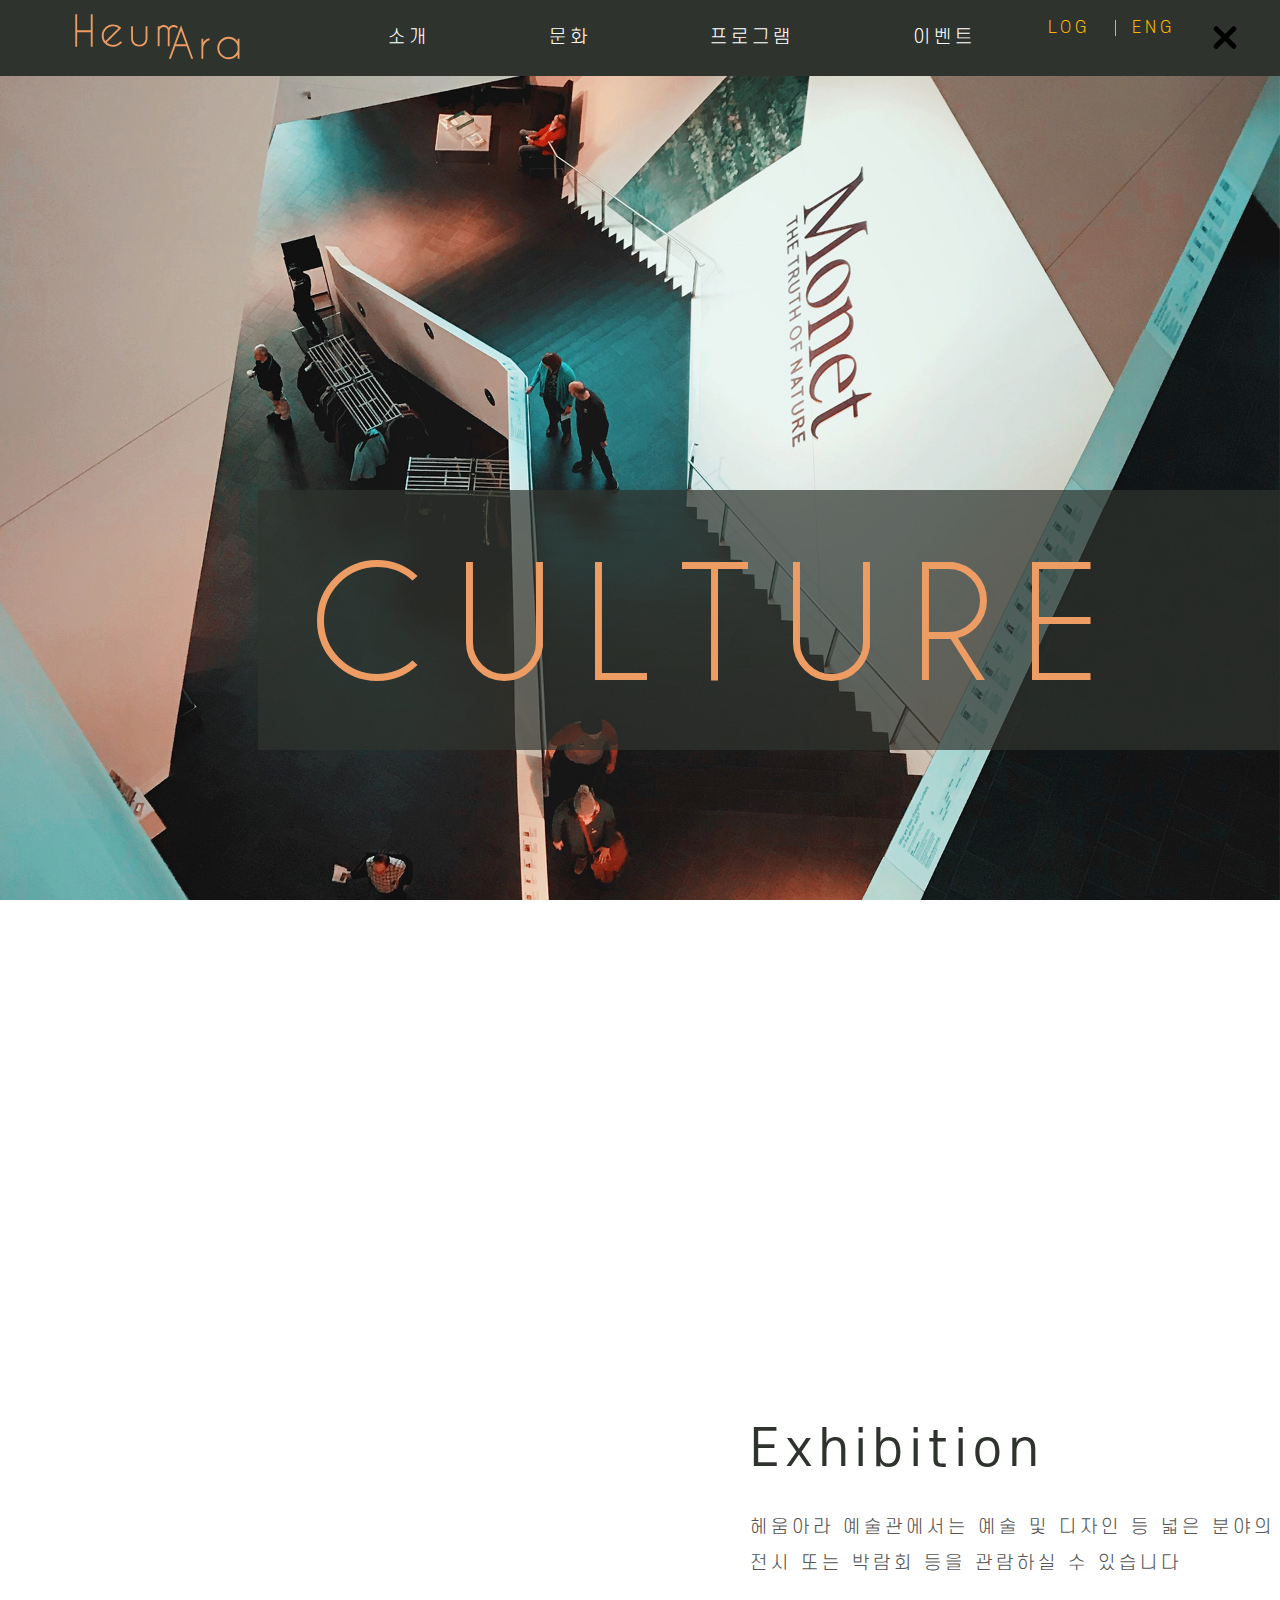
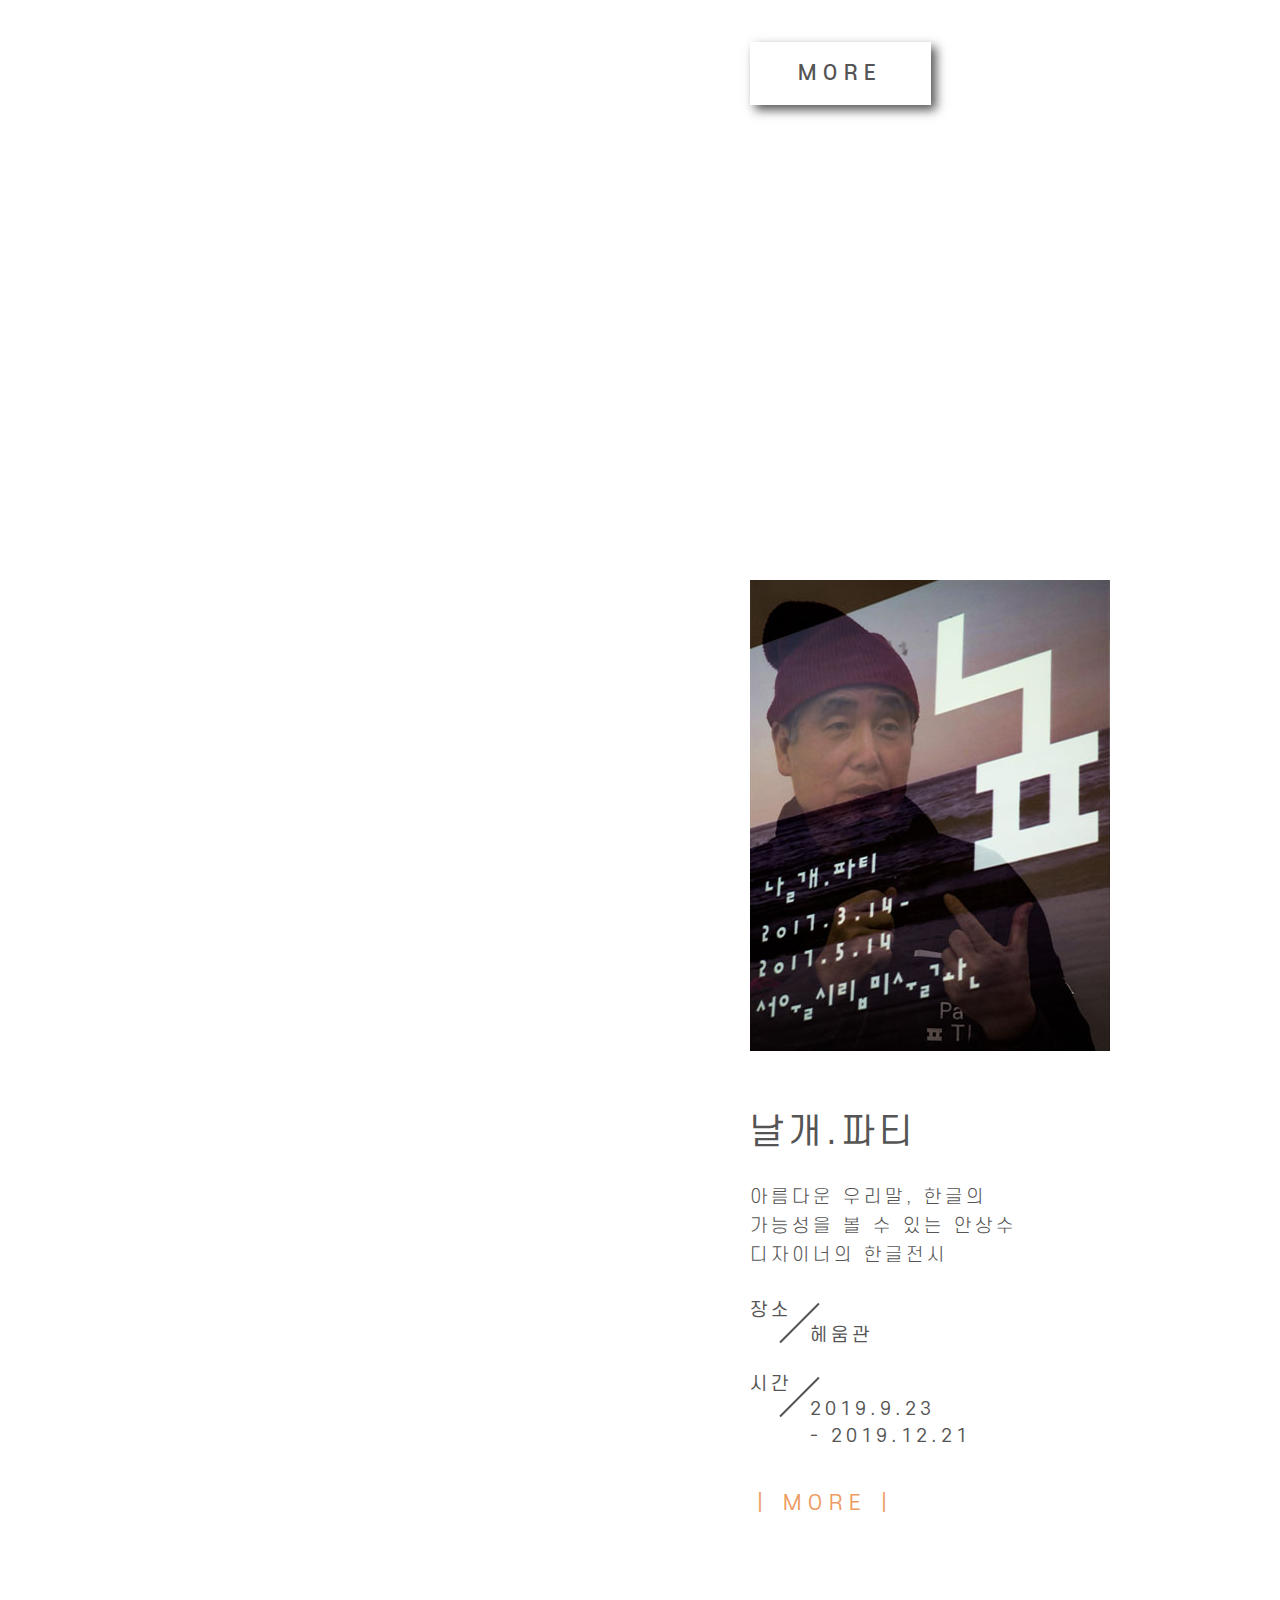
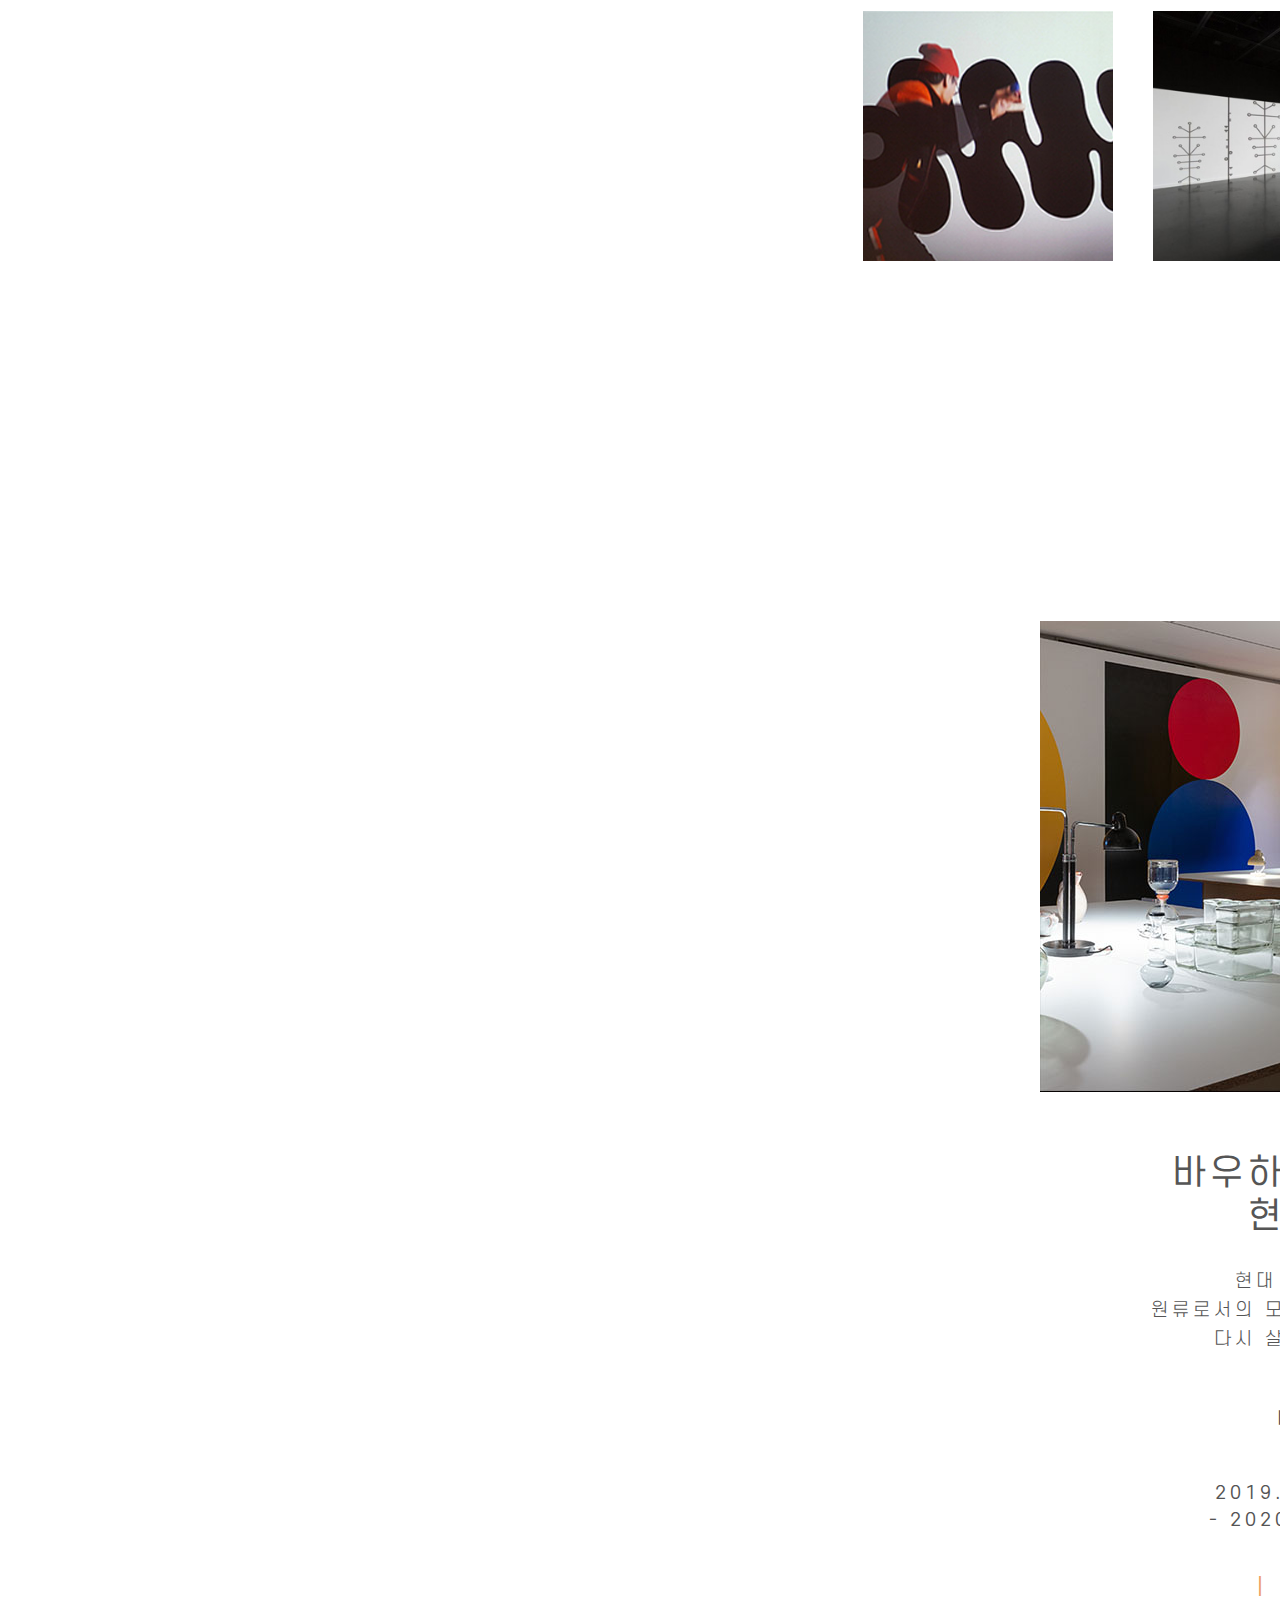
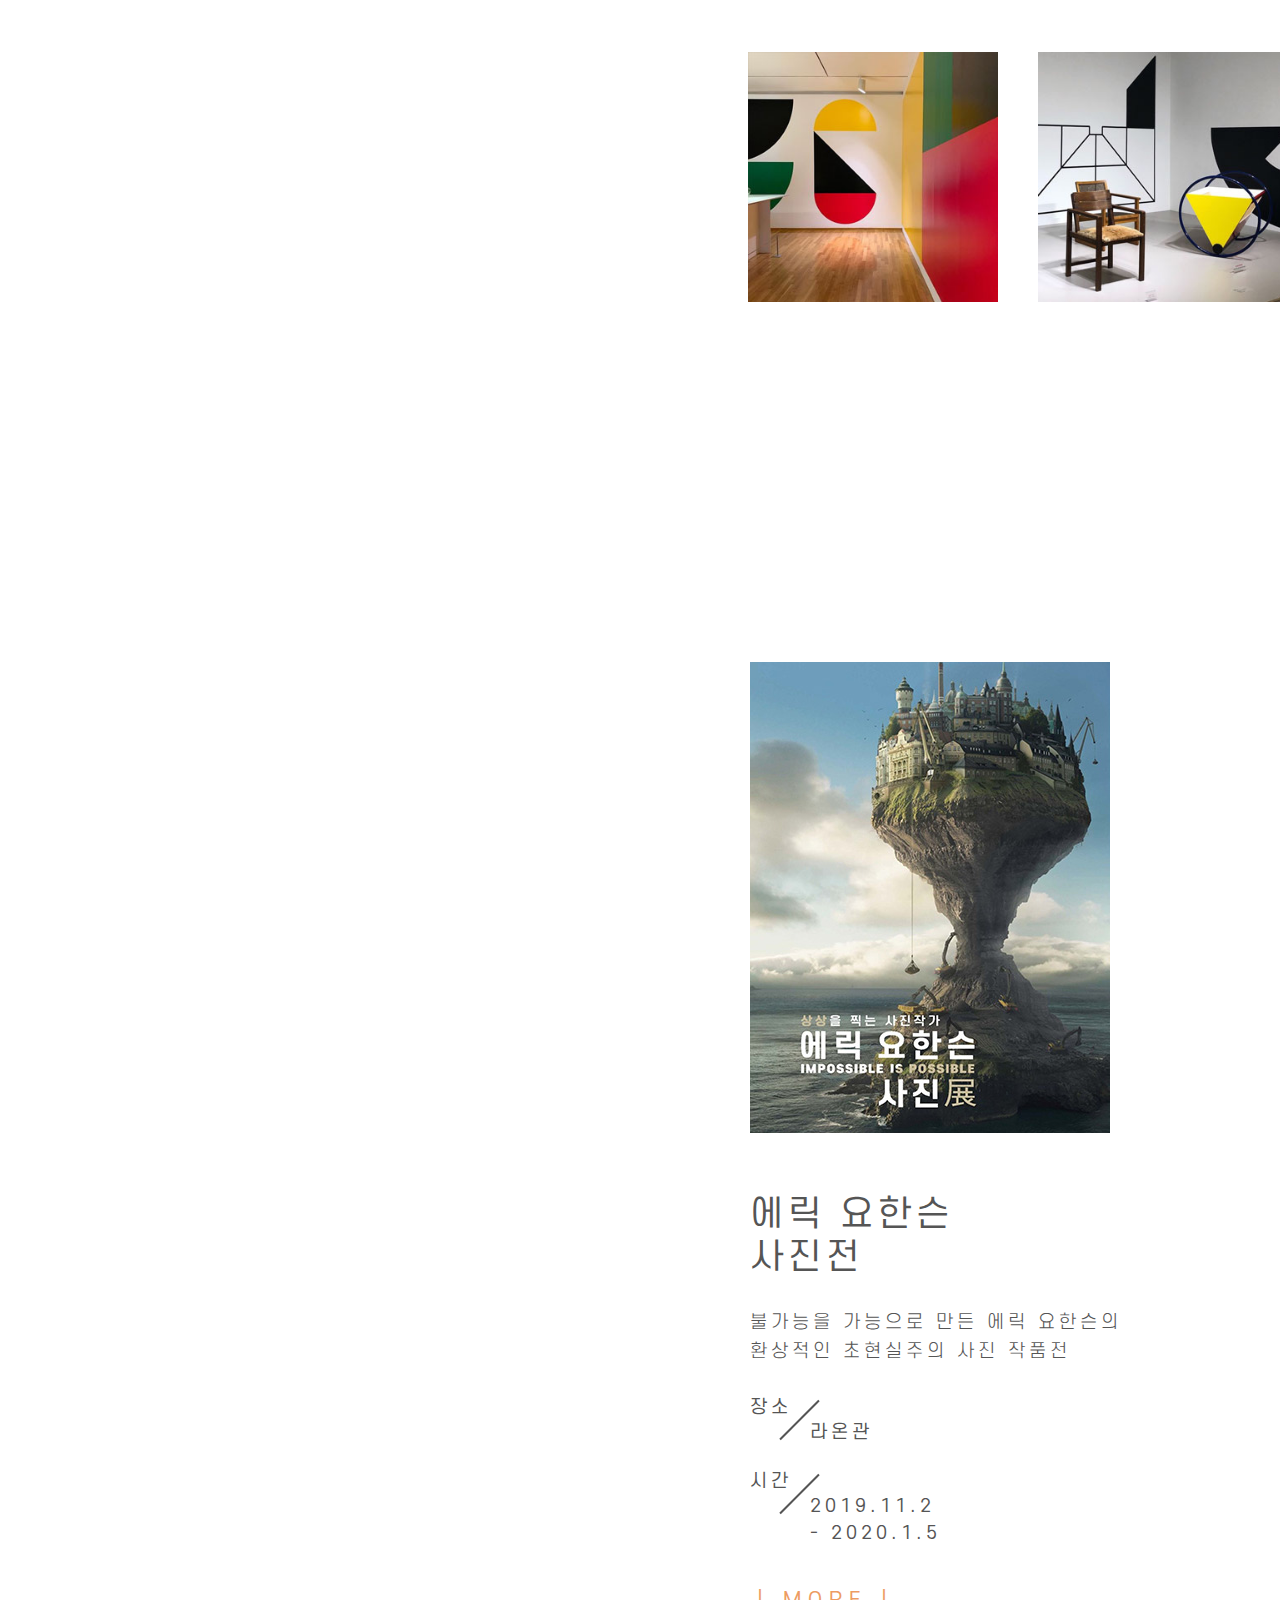
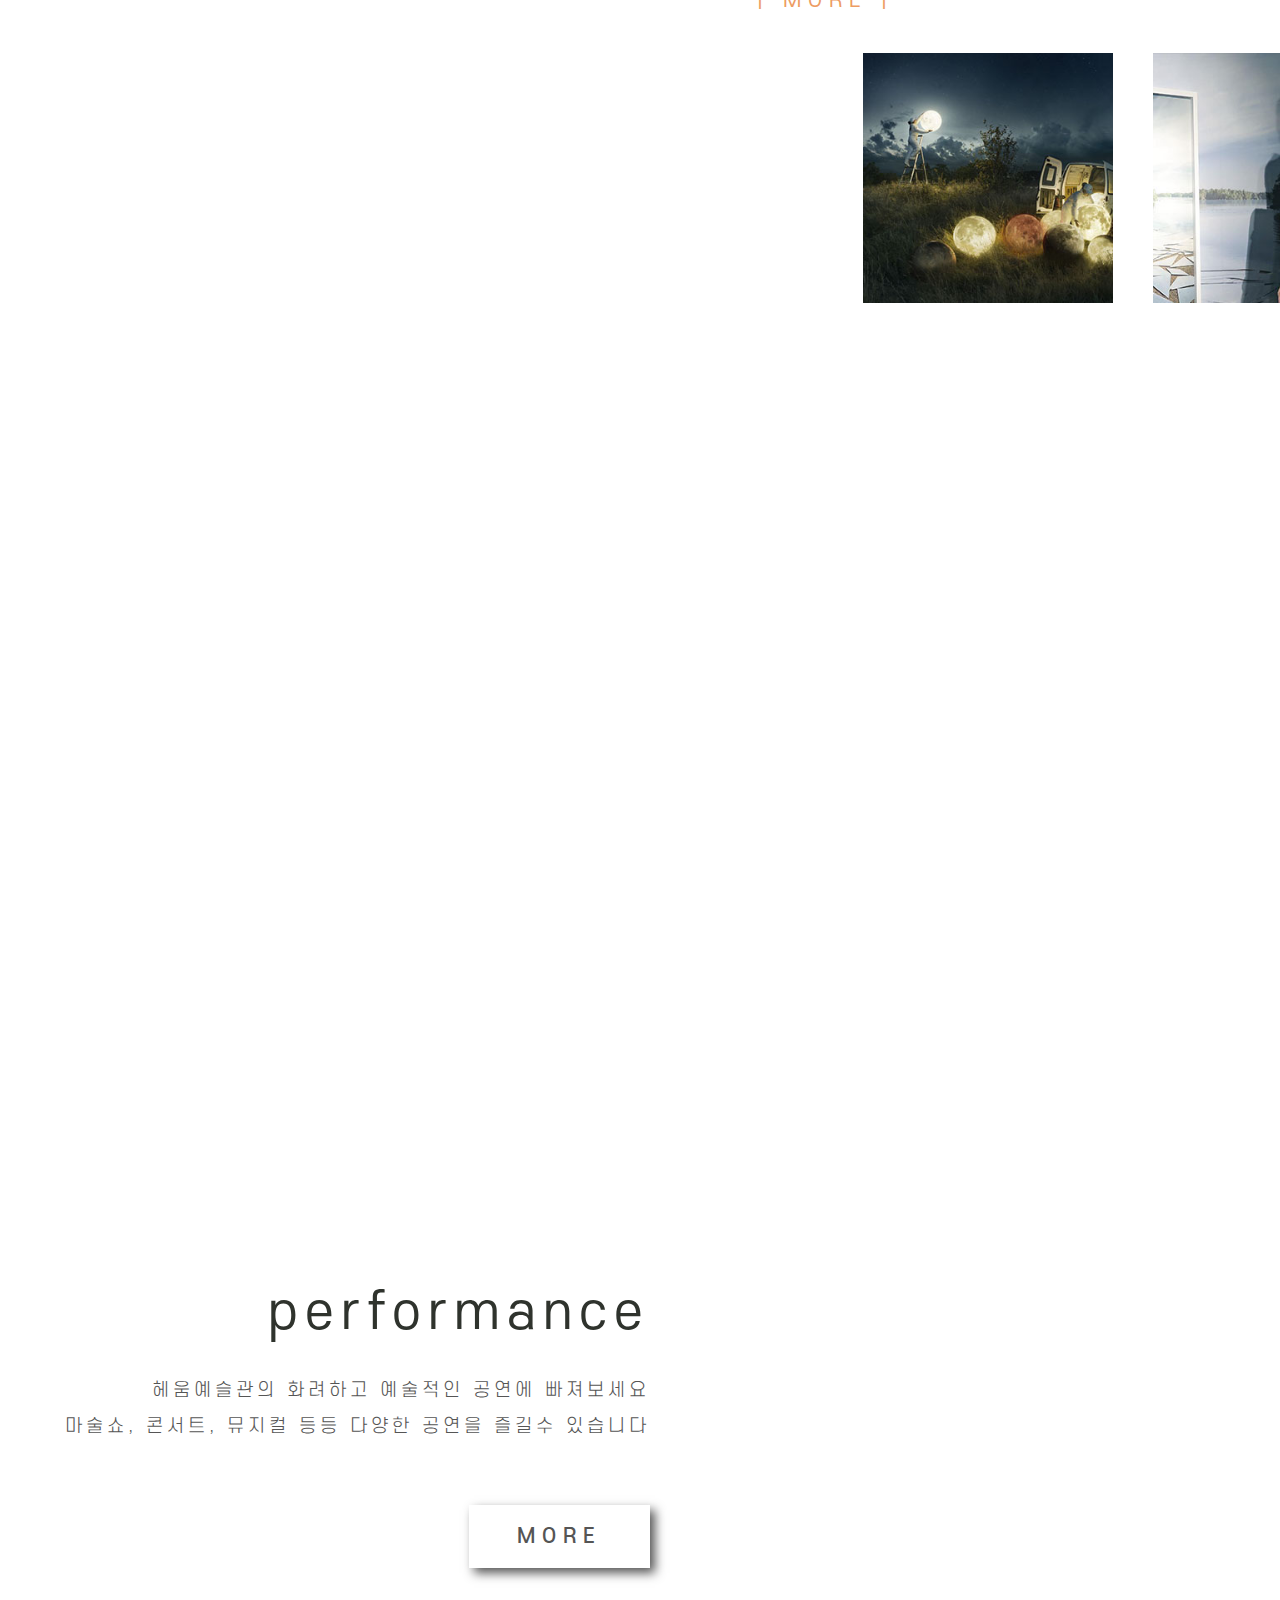
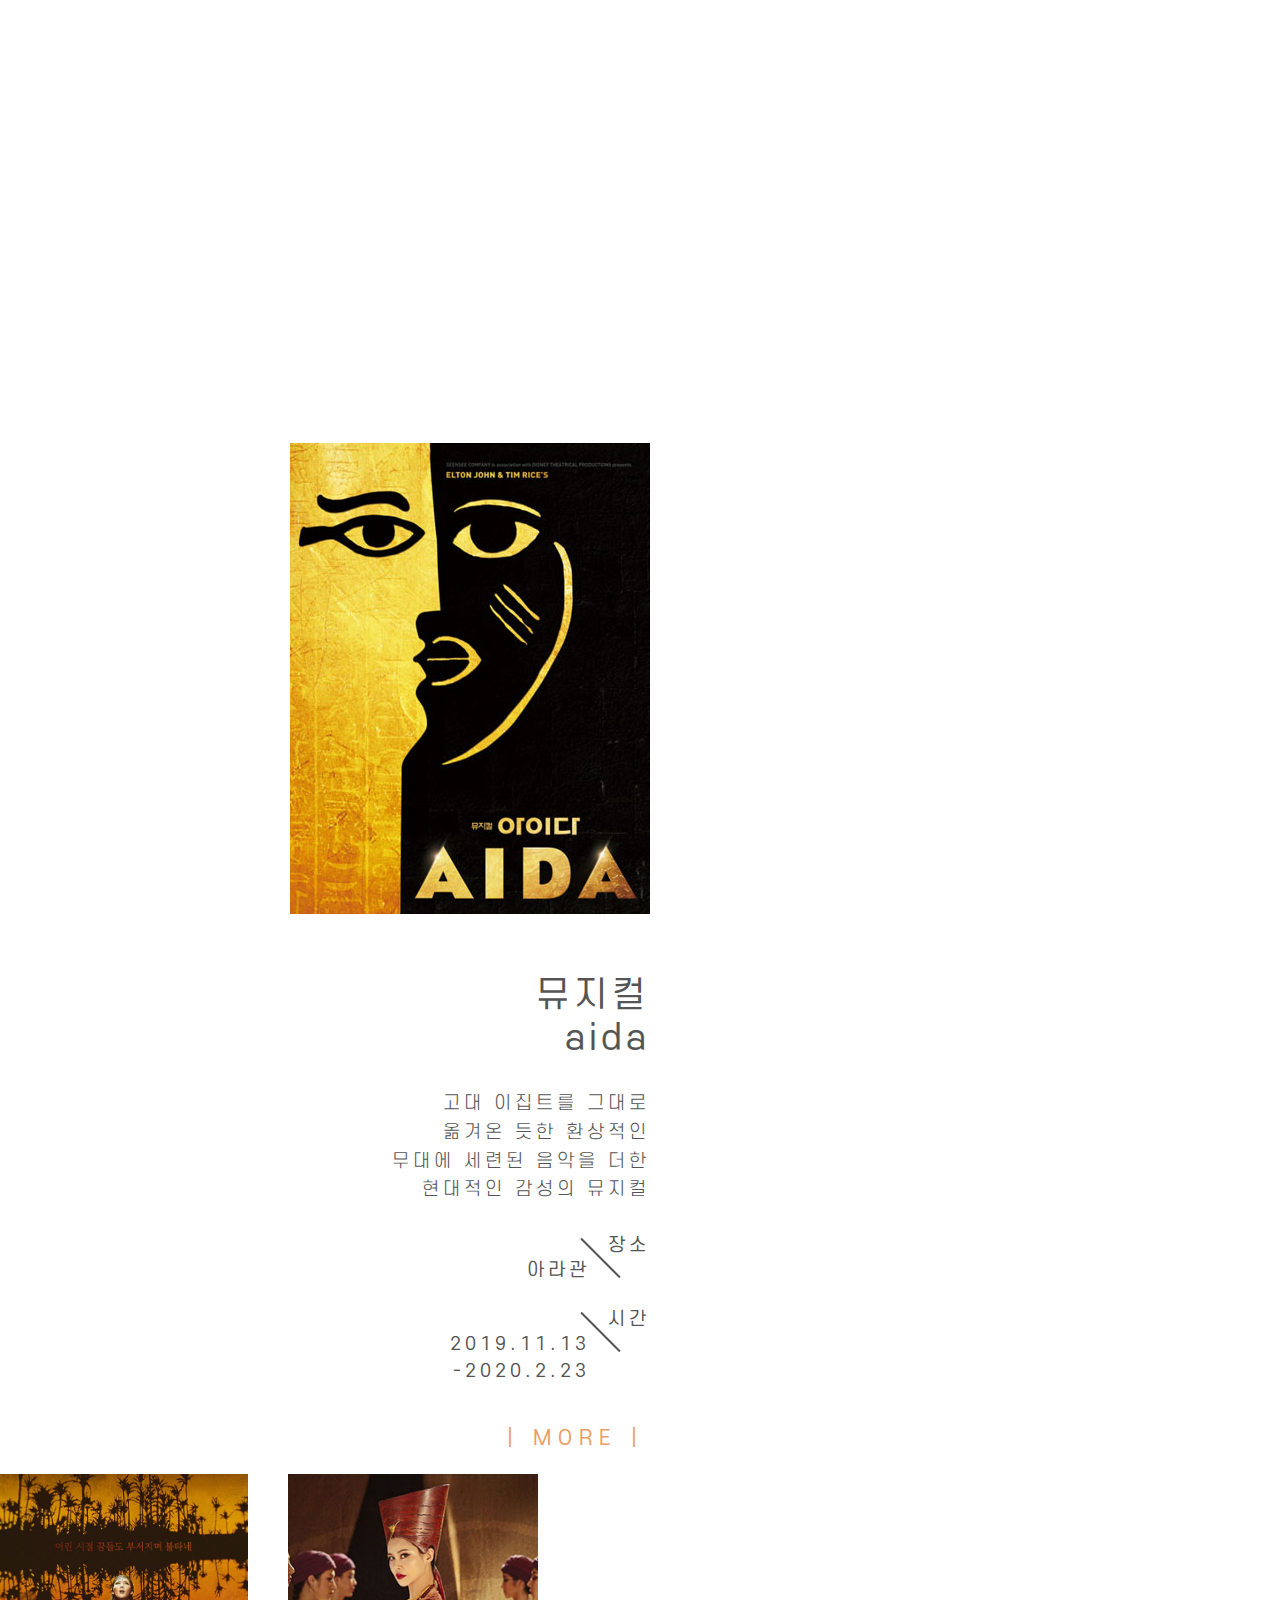
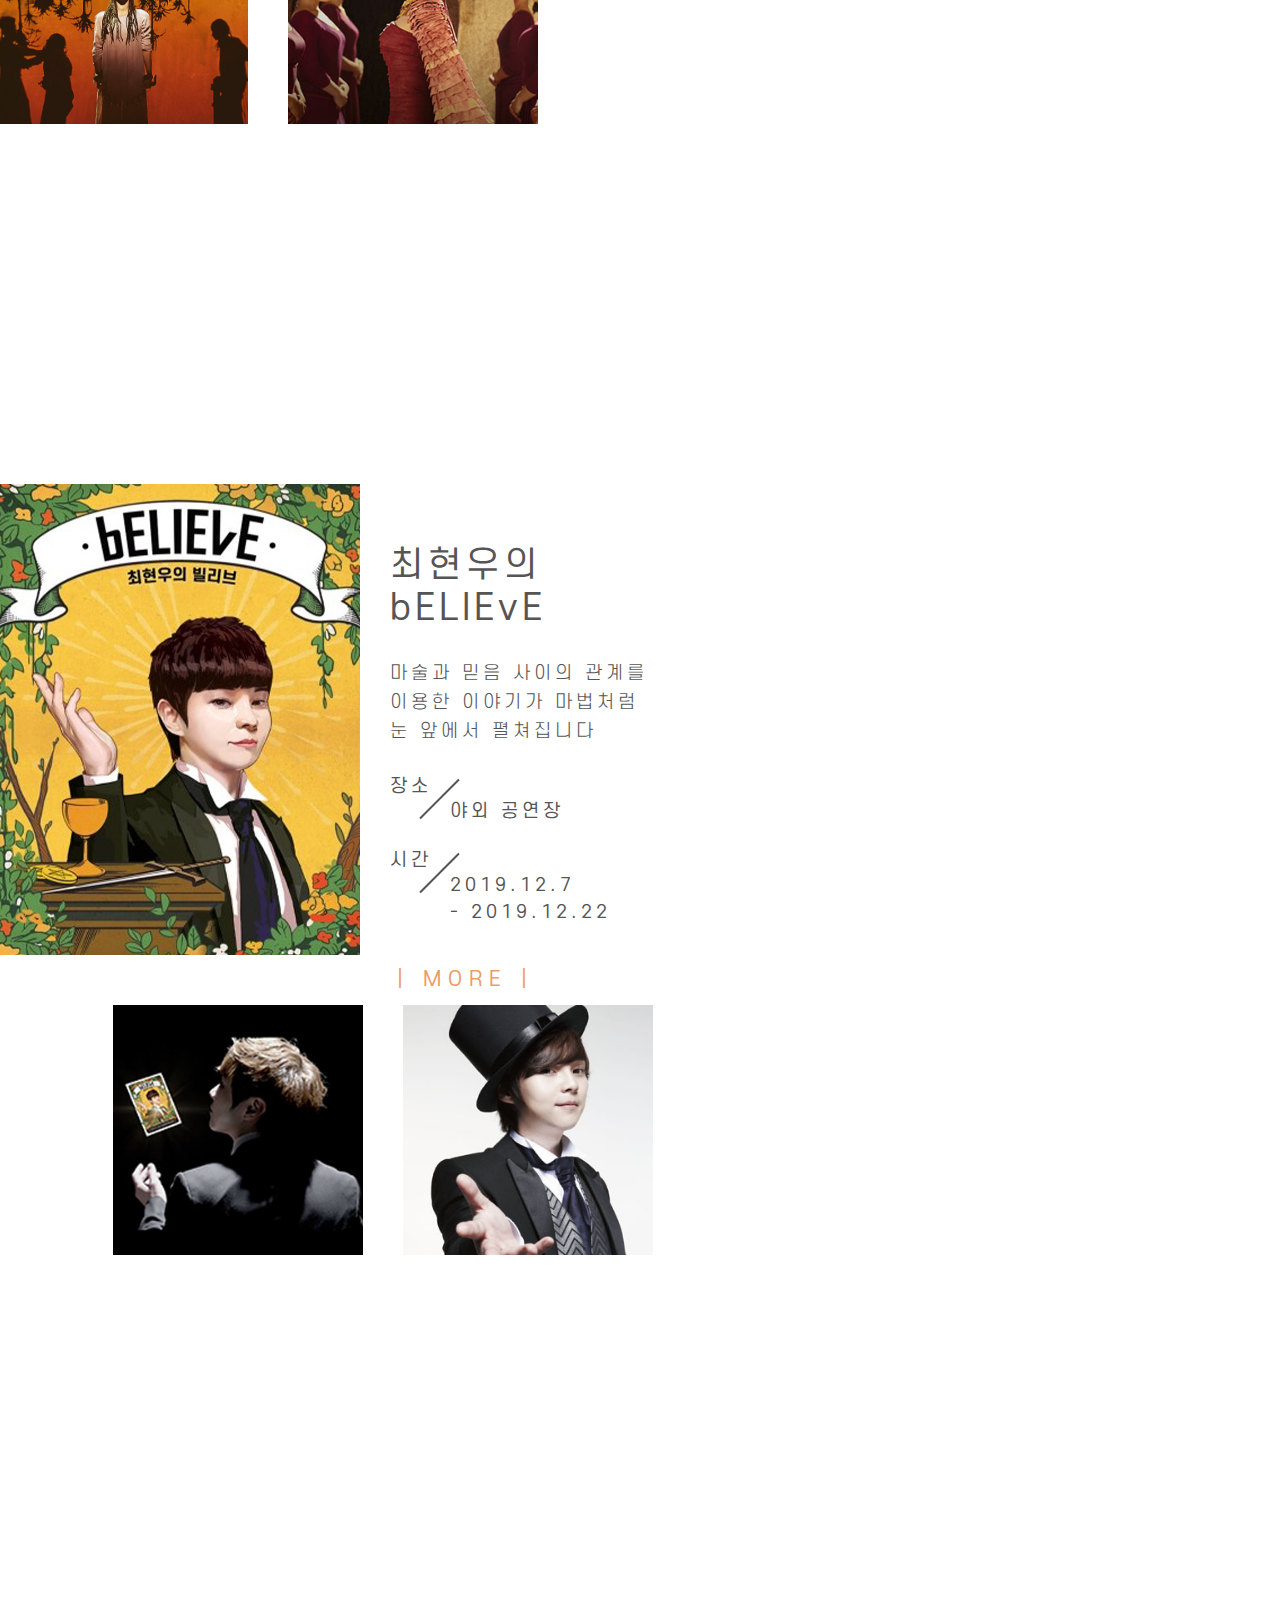
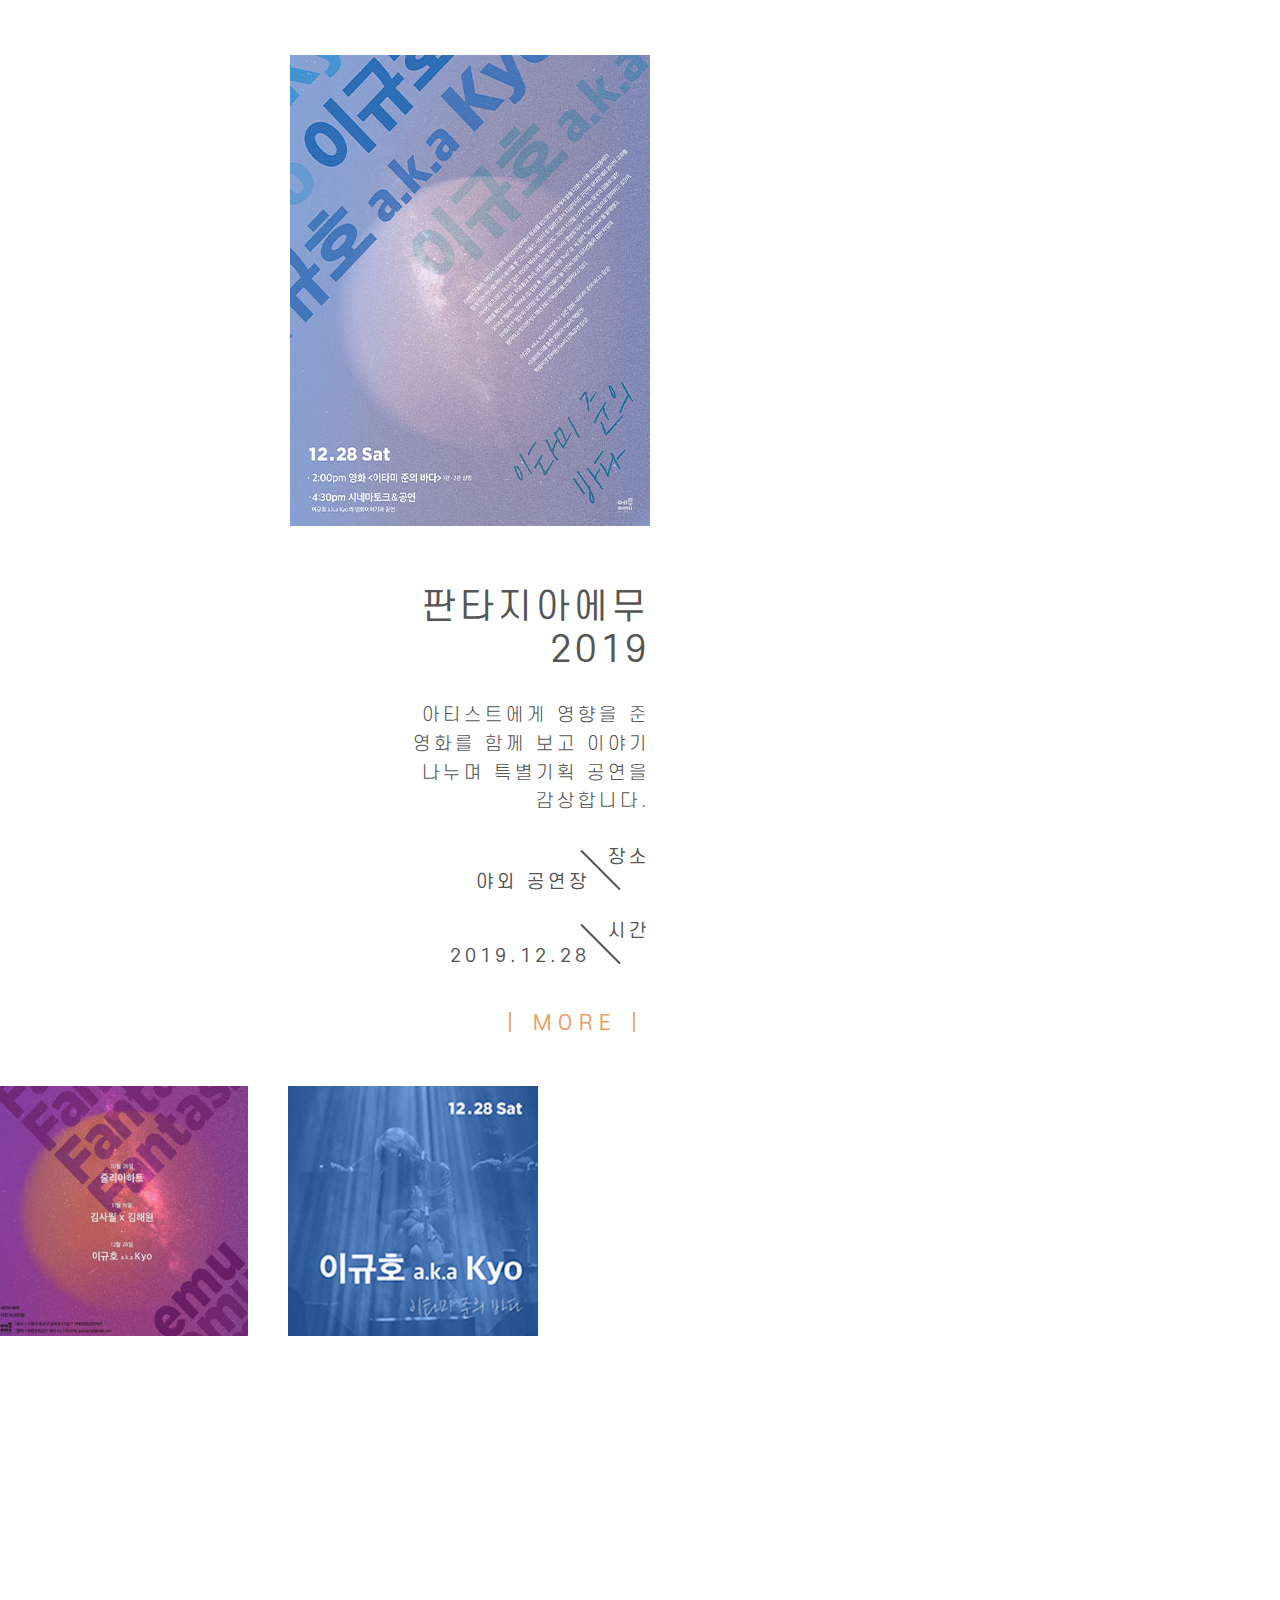
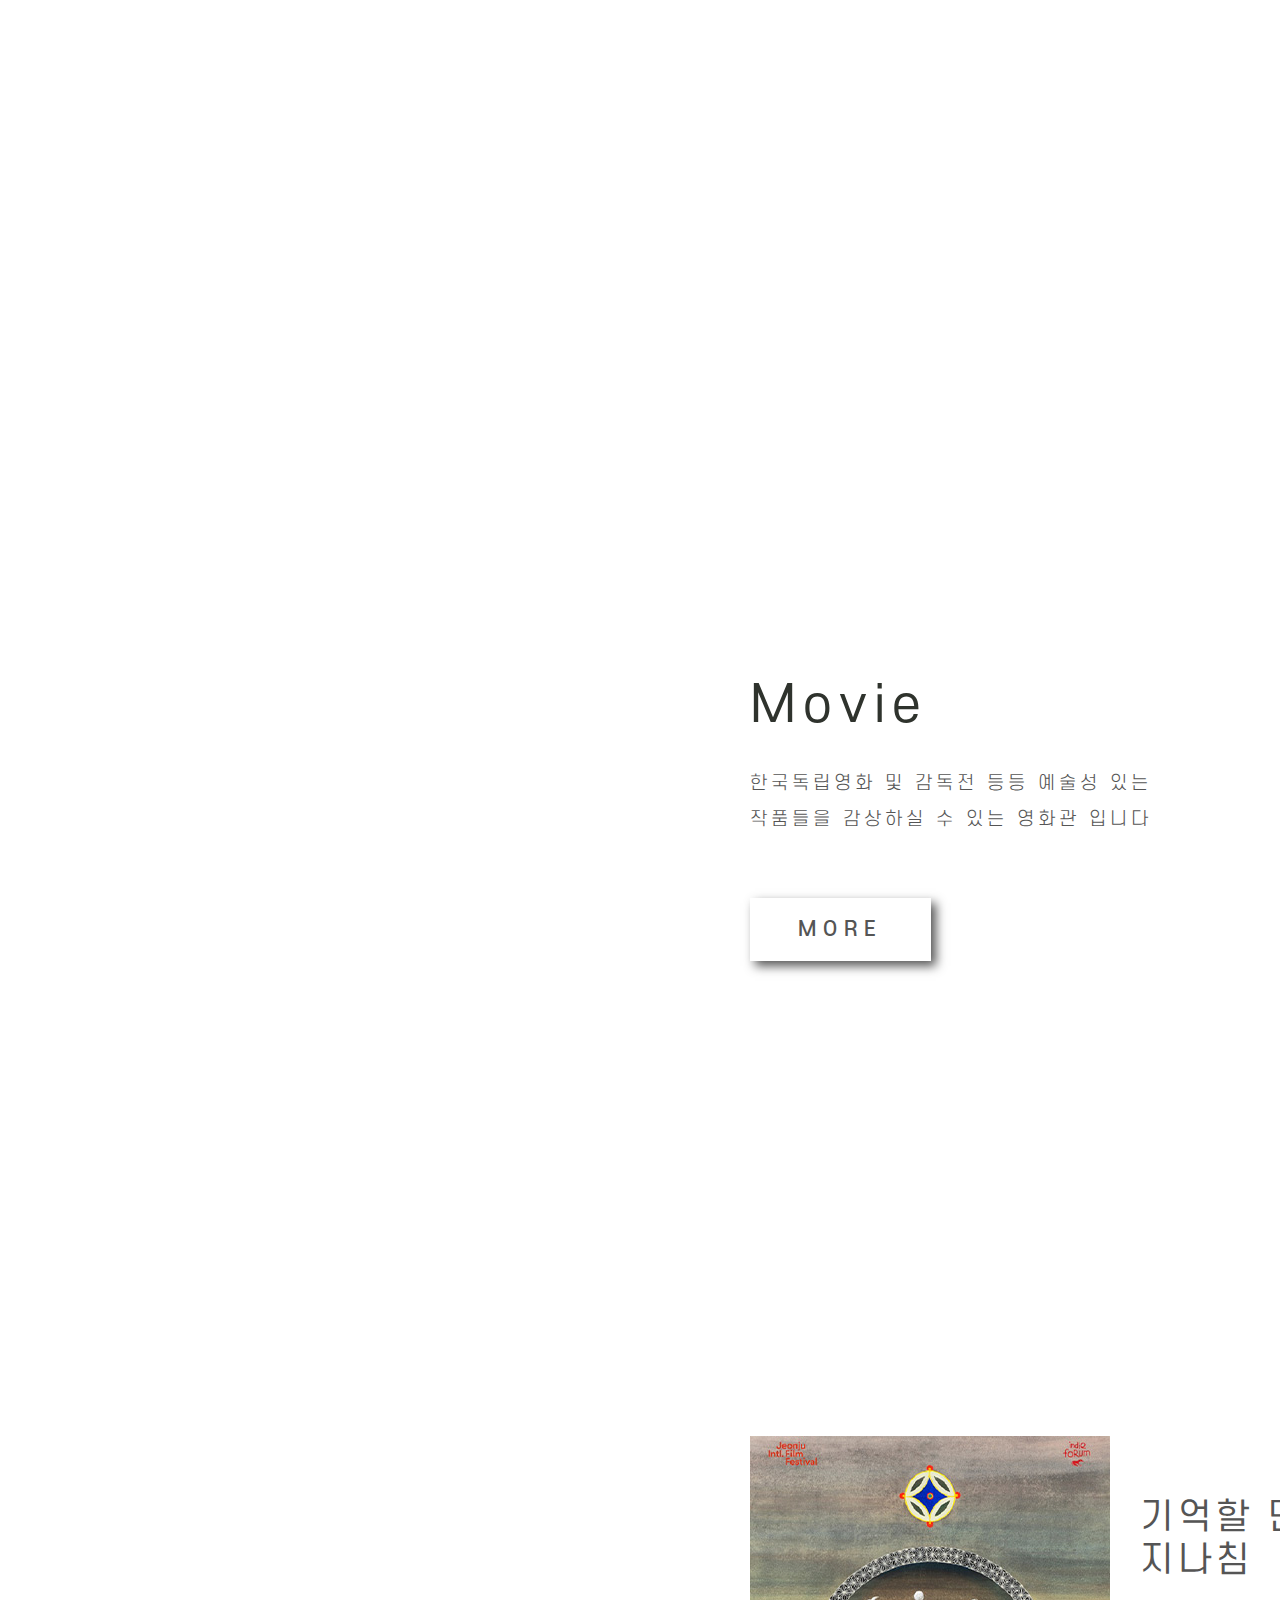
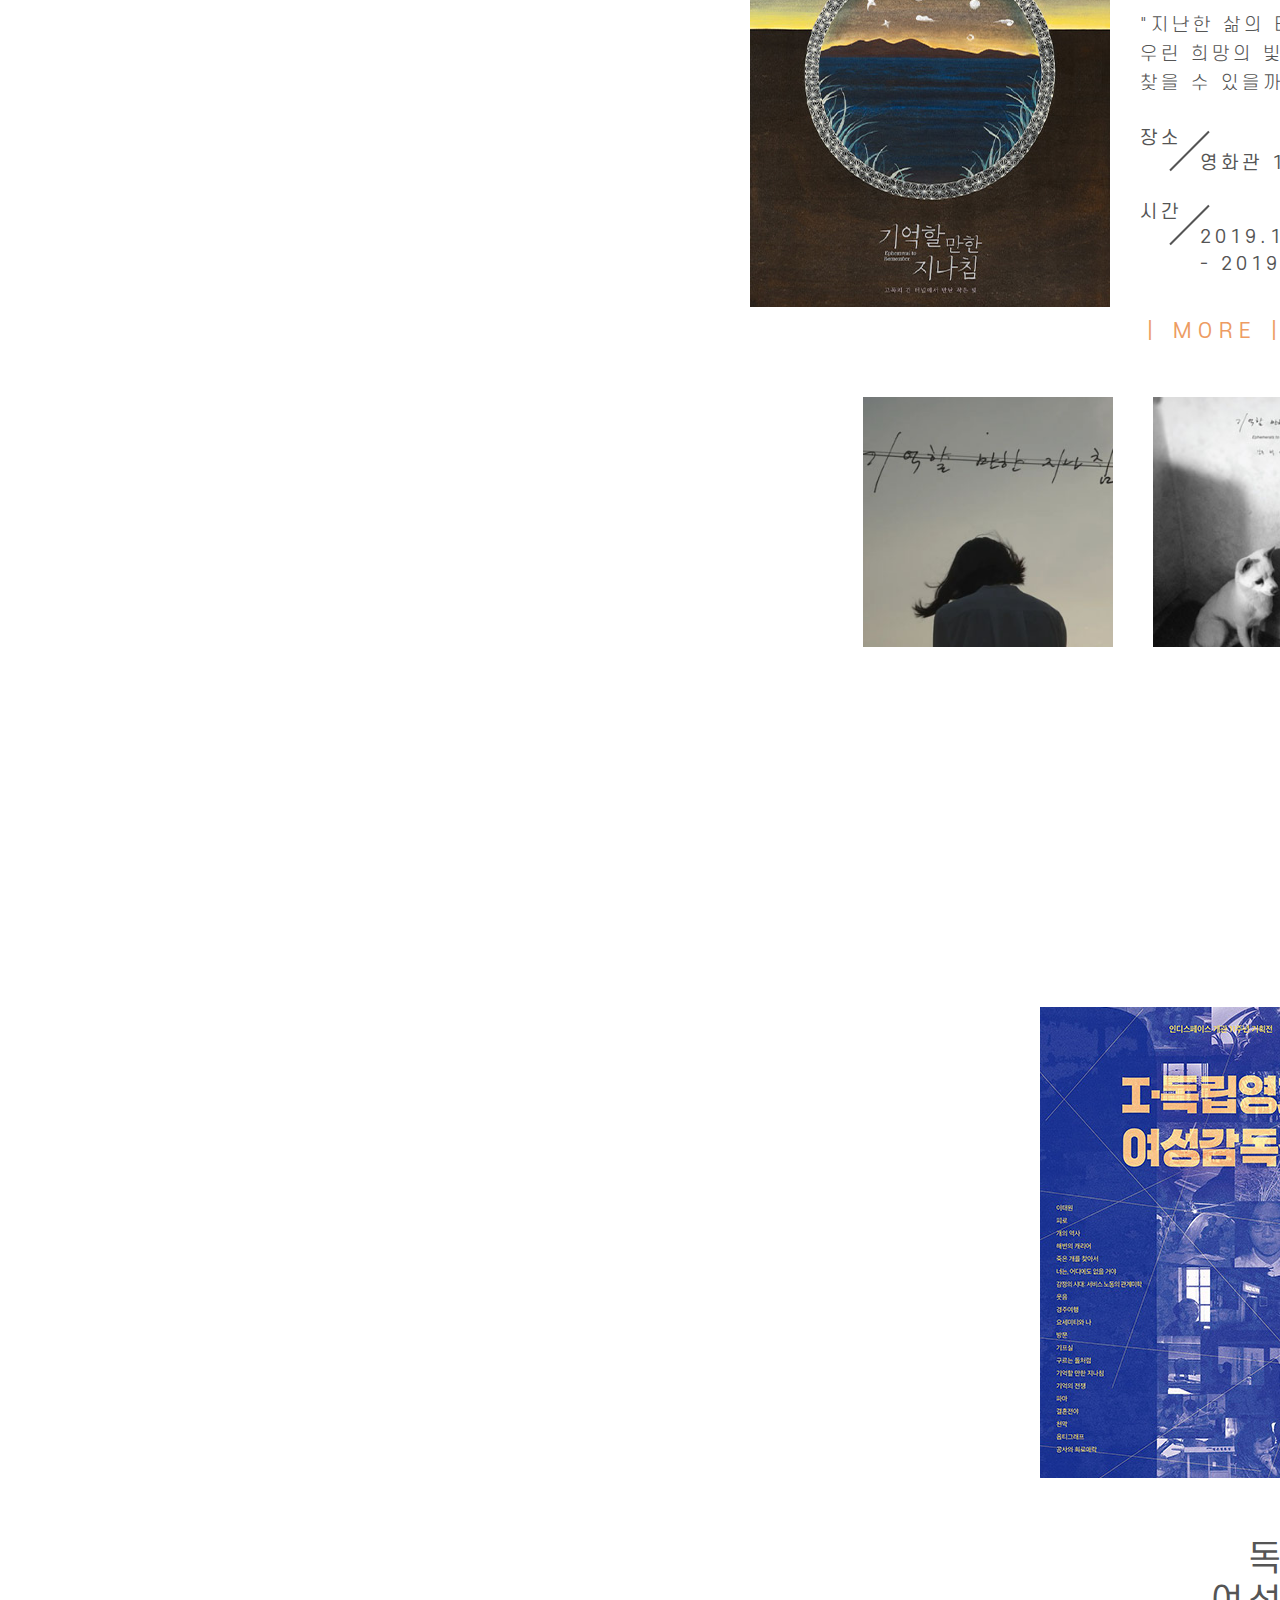
==== commit 0e6ce77c: "fix error" ====
--- a/Sub/culture.html
+++ b/Sub/culture.html
@@ -6,8 +6,9 @@
     <title> 문화 : 헤움아라 예술관 </title>
     <link rel="stylesheet" href="../css/common.css">
     <link rel="stylesheet" href="../css/sub_a.css">
+    <link rel="icon" href="../images/favicon.ico">
     <!--[if lt IE 9]>
-        <script type="text/javascript" src="js/html5shiv.min.js"></script>
+        <script src="../js/html5shiv.min.js"></script>
         <![endif]-->
     <script src="../js/jquery-1.12.4.min.js"></script>
     <script src="../js/culture.js"></script>
@@ -27,59 +28,59 @@
                 <a href="../index.html">
                     <span class="blind">헤움아라</span>
                     <svg version="1.1" class="logosvg" xmlns="http://www.w3.org/2000/svg"
-              xmlns:xlink="http://www.w3.org/1999/xlink" x="0px" y="0px" viewBox="0 0 175 50"
-              style="enable-background:new 0 0 175 50;" xml:space="preserve">
-              <polygon style="fill:#ED9C63;" points="18.029,18.096 3.791,18.096 3.791,1.225 1.878,1.225 1.878,35.266 3.791,35.266
+                        xmlns:xlink="http://www.w3.org/1999/xlink" x="0px" y="0px" viewBox="0 0 175 50"
+                        style="enable-background:new 0 0 175 50;" xml:space="preserve">
+                        <polygon style="fill:#ED9C63;" points="18.029,18.096 3.791,18.096 3.791,1.225 1.878,1.225 1.878,35.266 3.791,35.266
                       3.791,20.011 18.029,20.011 18.029,35.266 19.941,35.266 19.941,1.225 18.029,1.225 " />
-              <path style="fill:#ED9C63;" d="M48.417,29.821c-1.663,1.948-4.028,3.208-6.584,3.377c-2.81,0.186-5.206-0.628-7.19-2.442
+                        <path style="fill:#ED9C63;" d="M48.417,29.821c-1.663,1.948-4.028,3.208-6.584,3.377c-2.81,0.186-5.206-0.628-7.19-2.442
                       c0,0,13.601-13.617,13.601-13.617l1.45-1.452c-0.462-0.491-0.924-0.928-1.386-1.314c-2.255-1.809-4.923-2.632-8.003-2.469
                       c-2.557,0.136-5.02,1.161-6.925,2.871c-2.856,2.563-4.177,5.756-3.963,9.579c0.144,2.568,1.172,5.041,2.893,6.952
                       c2.53,2.809,5.671,4.124,9.425,3.943c2.577-0.124,5.069-1.137,6.999-2.849c0.714-0.634,1.33-1.31,1.848-2.028
                       c0,0-1.915-0.686-1.915-0.686c-0.063-0.023-0.131-0.004-0.174,0.047L48.417,29.821z M31.504,22.275
                       c0.176-1.661,0.831-3.256,1.881-4.555c2.044-2.529,4.602-3.794,7.676-3.794c2.196,0,4.123,0.638,5.78,1.915
                       c-0.001,0.001-13.494,13.51-13.494,13.51C31.828,27.375,31.214,25.016,31.504,22.275z" />
-              <path style="fill:#ED9C63;"
-                d="M75.1,26.628c0,1.773-0.641,3.287-1.923,4.542c-1.282,1.255-2.802,1.883-4.558,1.883
+                        <path style="fill:#ED9C63;"
+                            d="M75.1,26.628c0,1.773-0.641,3.287-1.923,4.542c-1.282,1.255-2.802,1.883-4.558,1.883
                       c-1.884,0-3.464-0.631-4.739-1.894c-1.289-1.248-1.934-2.759-1.934-4.532V13.735h-1.913v13.064c0.042,2.355,0.836,4.305,2.38,5.851
                       c1.544,1.546,3.62,2.319,6.227,2.319c2.451,0,4.449-0.773,5.993-2.319c1.544-1.546,2.338-3.496,2.38-5.851V13.735H75.1V26.628z" />
-              <path style="fill:#ED9C63;" d="M100.024,14.352c-0.34,0.34-0.63,0.695-0.871,1.064c-0.241-0.383-0.524-0.738-0.85-1.064
+                        <path style="fill:#ED9C63;" d="M100.024,14.352c-0.34,0.34-0.63,0.695-0.871,1.064c-0.241-0.383-0.524-0.738-0.85-1.064
                       c-1.204-1.206-2.663-1.808-4.378-1.808c-1.658,0-3.081,0.574-4.271,1.723v-0.489h-1.913v20.893h1.913V18.373
                       c0.099-1.05,0.517-1.936,1.254-2.66c0.836-0.837,1.842-1.255,3.018-1.255c1.176,0,2.189,0.418,3.039,1.255
                       c0.779,0.78,1.197,1.723,1.254,2.83h-0.021v16.127h1.913V18.841c0-1.248,0.421-2.291,1.264-3.128
                       c0.843-0.837,1.852-1.255,3.028-1.255c1.176,0,2.189,0.418,3.039,1.255c0.184,0.185,0.281,0.409,0.425,0.612l0.763-2.099
                       c-1.176-1.112-2.58-1.683-4.227-1.683C102.687,12.543,101.228,13.146,100.024,14.352z" />
-              <g id="XMLID_46_">
-                <path style="fill:#ED9C63;" d="M99.357,47.629h2.04l4.739-13.042h11.773l4.739,13.042h2.019L112.022,12.8L99.357,47.629z
+                        <g id="XMLID_46_">
+                            <path style="fill:#ED9C63;" d="M99.357,47.629h2.04l4.739-13.042h11.773l4.739,13.042h2.019L112.022,12.8L99.357,47.629z
                            M106.837,32.672l5.185-14.276l5.185,14.276H106.837z" />
-                <path style="fill:#ED9C63;" d="M135.182,30.544v-3.808h-1.913v20.893h1.913V36.842c0.071-2.525,1.013-4.688,2.826-6.489
+                            <path style="fill:#ED9C63;" d="M135.182,30.544v-3.808h-1.913v20.893h1.913V36.842c0.071-2.525,1.013-4.688,2.826-6.489
                           c1.289-1.291,2.536-1.964,3.74-2.021c0,0,0-2.085,0-2.085c-1.771,0.085-3.499,0.972-5.185,2.659
                           C136.039,29.431,135.579,29.977,135.182,30.544z" />
-                <path style="fill:#ED9C63;"
-                  d="M170.965,29.693c-0.368-0.496-0.772-0.972-1.211-1.425c-2.394-2.397-5.312-3.536-8.752-3.417
+                            <path style="fill:#ED9C63;"
+                                d="M170.965,29.693c-0.368-0.496-0.772-0.972-1.211-1.425c-2.394-2.397-5.312-3.536-8.752-3.417
                           c-2.65,0.092-5.222,1.112-7.196,2.883c-2.848,2.555-4.17,5.746-3.965,9.574c0.141,2.624,1.221,5.14,3,7.074
                           c2.358,2.563,5.24,3.844,8.646,3.844c3.23,0,5.986-1.142,8.267-3.425c0.439-0.454,0.843-0.929,1.211-1.426v4.255h1.913V26.736
                           h-1.913V29.693z M170.959,38.468c-0.438,2.256-1.66,4.187-3.668,5.793c-1.292,1.033-2.873,1.677-4.518,1.852
                           c-3.661,0.388-6.65-0.846-8.965-3.703c-1.056-1.303-1.72-2.903-1.898-4.571c-0.392-3.671,0.847-6.667,3.718-8.988
                           c1.298-1.049,2.888-1.713,4.547-1.893c3.236-0.351,5.947,0.568,8.134,2.757c1.409,1.411,2.293,3.046,2.65,4.905
                           c0.006,0.031,0.007,0.058,0.004,0.094c-0.088,1.009-0.05,2.665,0.001,3.676C170.966,38.419,170.965,38.442,170.959,38.468z" />
-              </g>
-            </svg>
+                        </g>
+                    </svg>
                 </a>
             </h1>
             <div class="log f_r">
                 <ul>
-                    <li><a href="">LOG</a></li>
-                    <li><a href="" class="ENG">ENG</a></li>
+                    <li><a href="#">LOG</a></li>
+                    <li><a href="#" class="ENG">ENG</a></li>
                 </ul>
             </div>
             <nav id="gnb">
                 <ul>
-                    <li class="gnb1"><a href="../Sub/intro.html">소개</a></li>
-                    <li class="gnb2"><a href="../Sub/culture.html">문화</a></li>
-                    <li class="gnb3"><a href="../Sub/program.html">프로그램</a></li>
-                    <li class="gnb4"><a href="../Sub/event.html">이벤트</a></li>
-                    <li class="gnb4"><a href="../Sub/rental.html">대관안내</a></li>
-                    <li class="gnb4"><a href="../Sub/templete.html">고객센터</a></li>
+                    <li class="gnb1"><a href="intro.html">소개</a></li>
+                    <li class="gnb2"><a href="culture.html">문화</a></li>
+                    <li class="gnb3"><a href="#">프로그램</a></li>
+                    <li class="gnb4"><a href="event.html">이벤트</a></li>
+                    <li class="gnb4"><a href="rental.html">대관안내</a></li>
+                    <li class="gnb4"><a href="#">고객센터</a></li>
                 </ul>
             </nav>
             <button class="close_btn ham_btn">메뉴 닫기</button>
@@ -107,7 +108,7 @@
                         <p>아름다운 우리말, 한글의 <br>가능성을 볼 수 있는 안상수 <br>디자이너의 한글전시</p>
                         <strong class="p_r">장소</strong><span>헤움관</span>
                         <strong class="p_r">시간</strong><span>2019.9.23 <br>- 2019.12.21</span>
-                        <a href="">| MORE |</a>
+                        <a href="exhibition.html">| MORE |</a>
                     </div>
                     <div class="cube_cover f_l p_r fade">
                         <div class="img_box f_l mr_40">
@@ -133,7 +134,7 @@
                         <span>다솜관</span>
                         <strong class="p_r">시간</strong>
                         <span>2019.8.13<br> - 2020.2.2</span>
-                        <a href="">| MORE |</a>
+                        <a href="exhibition.html">| MORE |</a>
                     </div>
                     <div class="cube_cover f_r p_r fade">
                         <div class="img_box f_r ml_40">
@@ -160,7 +161,7 @@
                         <span>라온관</span>
                         <strong class="p_r">시간</strong>
                         <span>2019.11.2 <br>- 2020.1.5</span>
-                        <a href="">| MORE |</a>
+                        <a href="exhibition.html">| MORE |</a>
                     </div>
                     <div class="cube_cover f_l">
                         <div class="img_box f_l mr_40">
@@ -186,7 +187,7 @@
                 <div class="intro txt_right">
                     <h4>performance</h4>
                     <p>헤움예슬관의 화려하고 예술적인 공연에 빠져보세요<br> 마술쇼, 콘서트, 뮤지컬 등등 다양한 공연을 즐길수 있습니다</p>
-                    <a href="">MORE</a>
+                    <a href="exhibition.html">MORE</a>
                 </div>
                 <div class="cnt1 clearfix">
                     <img src="../images/culture/performance_poster1.jpg" alt="" class="poster f_r">
@@ -197,7 +198,7 @@
                         <span>아라관</span>
                         <strong class="p_r">시간</strong>
                         <span>2019.11.13<br> -2020.2.23</span>
-                        <a href="">| MORE |</a>
+                        <a href="exhibition.html">| MORE |</a>
                     </div>
                     <div class="cube_cover f_r p_r fade">
                         <div class="img_box f_r ml_40">
@@ -223,7 +224,7 @@
                         <span>야외 공연장</span>
                         <strong class="p_r">시간</strong>
                         <span>2019.12.7 <br>- 2019.12.22</span>
-                        <a href="">| MORE |</a>
+                        <a href="exhibition.html">| MORE |</a>
                     </div>
                     <div class="cube_cover f_l">
                         <div class="img_box f_l mr_40">
@@ -249,7 +250,7 @@
                         <span>야외 공연장</span>
                         <strong class="p_r">시간</strong>
                         <span>2019.12.28</span>
-                        <a href="">| MORE |</a>
+                        <a href="exhibition.html">| MORE |</a>
                     </div>
                     <div class="cube_cover f_r p_r fade">
                         <div class="img_box f_r ml_40">
@@ -284,7 +285,7 @@
                         <p>"지난한 삶의 터널 속에서, <br>우린 희망의 빛을 <br>찾을 수 있을까"</p>
                         <strong class="p_r">장소</strong><span>영화관 1관</span>
                         <strong class="p_r">시간</strong><span>2019.12.2 <br>- 2019.12.11</span>
-                        <a href="">| MORE |</a>
+                        <a href="exhibition.html">| MORE |</a>
                     </div>
                     <div class="cube_cover f_l p_r fade">
                         <div class="img_box f_l mr_40">
@@ -310,7 +311,7 @@
                         <span>영화관 2관</span>
                         <strong class="p_r">시간</strong>
                         <span>2019.11.25<br> - 2019.12.5</span>
-                        <a href="">| MORE |</a>
+                        <a href="exhibition.html">| MORE |</a>
                     </div>
                     <div class="cube_cover f_r p_r fade">
                         <div class="img_box f_r ml_40">
@@ -336,7 +337,7 @@
                         <span>영화관 3관</span>
                         <strong class="p_r">시간</strong>
                         <span>2019.11.28 <br>- 2019.12.11</span>
-                        <a href="">| MORE |</a>
+                        <a href="exhibition.html">| MORE |</a>
                     </div>
                     <div class="cube_cover f_l">
                         <div class="img_box f_l mr_40">
@@ -357,24 +358,61 @@
         </article>
     </section>
 
-    <div class="section fp-auto-height">
-        <footer id="footer">
-            <div class="footer_logo p_a">
-                <a href="index.html"><img src="../images/common/logo.png" alt="헤움아라 로고"></a>
-                <div class="f_r">
-                    <address>헤움아라 예술관 | (06615) 서울 서초구 강남대로 405 통영빌딩</address>
-                    <p>Copyrights &copy; 2019 HeumAra. All rights reserved.</p>
-                </div>
+    <footer id="footer">
+        <div class="footer_logo p_a">
+            <a href="../index.html">
+                <svg version="1.1" class="logosvg" xmlns="http://www.w3.org/2000/svg"
+                    xmlns:xlink="http://www.w3.org/1999/xlink" x="0px" y="0px" viewBox="0 0 175 50"
+                    style="enable-background:new 0 0 175 50;" xml:space="preserve">
+                    <polygon style="fill:#ED9C63;" points="18.029,18.096 3.791,18.096 3.791,1.225 1.878,1.225 1.878,35.266 3.791,35.266
+                      3.791,20.011 18.029,20.011 18.029,35.266 19.941,35.266 19.941,1.225 18.029,1.225 " />
+                    <path style="fill:#ED9C63;" d="M48.417,29.821c-1.663,1.948-4.028,3.208-6.584,3.377c-2.81,0.186-5.206-0.628-7.19-2.442
+                      c0,0,13.601-13.617,13.601-13.617l1.45-1.452c-0.462-0.491-0.924-0.928-1.386-1.314c-2.255-1.809-4.923-2.632-8.003-2.469
+                      c-2.557,0.136-5.02,1.161-6.925,2.871c-2.856,2.563-4.177,5.756-3.963,9.579c0.144,2.568,1.172,5.041,2.893,6.952
+                      c2.53,2.809,5.671,4.124,9.425,3.943c2.577-0.124,5.069-1.137,6.999-2.849c0.714-0.634,1.33-1.31,1.848-2.028
+                      c0,0-1.915-0.686-1.915-0.686c-0.063-0.023-0.131-0.004-0.174,0.047L48.417,29.821z M31.504,22.275
+                      c0.176-1.661,0.831-3.256,1.881-4.555c2.044-2.529,4.602-3.794,7.676-3.794c2.196,0,4.123,0.638,5.78,1.915
+                      c-0.001,0.001-13.494,13.51-13.494,13.51C31.828,27.375,31.214,25.016,31.504,22.275z" />
+                    <path style="fill:#ED9C63;"
+                        d="M75.1,26.628c0,1.773-0.641,3.287-1.923,4.542c-1.282,1.255-2.802,1.883-4.558,1.883
+                      c-1.884,0-3.464-0.631-4.739-1.894c-1.289-1.248-1.934-2.759-1.934-4.532V13.735h-1.913v13.064c0.042,2.355,0.836,4.305,2.38,5.851
+                      c1.544,1.546,3.62,2.319,6.227,2.319c2.451,0,4.449-0.773,5.993-2.319c1.544-1.546,2.338-3.496,2.38-5.851V13.735H75.1V26.628z" />
+                    <path style="fill:#ED9C63;" d="M100.024,14.352c-0.34,0.34-0.63,0.695-0.871,1.064c-0.241-0.383-0.524-0.738-0.85-1.064
+                      c-1.204-1.206-2.663-1.808-4.378-1.808c-1.658,0-3.081,0.574-4.271,1.723v-0.489h-1.913v20.893h1.913V18.373
+                      c0.099-1.05,0.517-1.936,1.254-2.66c0.836-0.837,1.842-1.255,3.018-1.255c1.176,0,2.189,0.418,3.039,1.255
+                      c0.779,0.78,1.197,1.723,1.254,2.83h-0.021v16.127h1.913V18.841c0-1.248,0.421-2.291,1.264-3.128
+                      c0.843-0.837,1.852-1.255,3.028-1.255c1.176,0,2.189,0.418,3.039,1.255c0.184,0.185,0.281,0.409,0.425,0.612l0.763-2.099
+                      c-1.176-1.112-2.58-1.683-4.227-1.683C102.687,12.543,101.228,13.146,100.024,14.352z" />
+                    <g id="XMLID_46_">
+                        <path style="fill:#ED9C63;" d="M99.357,47.629h2.04l4.739-13.042h11.773l4.739,13.042h2.019L112.022,12.8L99.357,47.629z
+                            M106.837,32.672l5.185-14.276l5.185,14.276H106.837z" />
+                        <path style="fill:#ED9C63;" d="M135.182,30.544v-3.808h-1.913v20.893h1.913V36.842c0.071-2.525,1.013-4.688,2.826-6.489
+                          c1.289-1.291,2.536-1.964,3.74-2.021c0,0,0-2.085,0-2.085c-1.771,0.085-3.499,0.972-5.185,2.659
+                          C136.039,29.431,135.579,29.977,135.182,30.544z" />
+                        <path style="fill:#ED9C63;"
+                            d="M170.965,29.693c-0.368-0.496-0.772-0.972-1.211-1.425c-2.394-2.397-5.312-3.536-8.752-3.417
+                          c-2.65,0.092-5.222,1.112-7.196,2.883c-2.848,2.555-4.17,5.746-3.965,9.574c0.141,2.624,1.221,5.14,3,7.074
+                          c2.358,2.563,5.24,3.844,8.646,3.844c3.23,0,5.986-1.142,8.267-3.425c0.439-0.454,0.843-0.929,1.211-1.426v4.255h1.913V26.736
+                          h-1.913V29.693z M170.959,38.468c-0.438,2.256-1.66,4.187-3.668,5.793c-1.292,1.033-2.873,1.677-4.518,1.852
+                          c-3.661,0.388-6.65-0.846-8.965-3.703c-1.056-1.303-1.72-2.903-1.898-4.571c-0.392-3.671,0.847-6.667,3.718-8.988
+                          c1.298-1.049,2.888-1.713,4.547-1.893c3.236-0.351,5.947,0.568,8.134,2.757c1.409,1.411,2.293,3.046,2.65,4.905
+                          c0.006,0.031,0.007,0.058,0.004,0.094c-0.088,1.009-0.05,2.665,0.001,3.676C170.966,38.419,170.965,38.442,170.959,38.468z" />
+                    </g>
+                </svg>
+            </a>
+            <div class="f_r">
+                <address>헤움아라 예술관 | (06615) 서울 서초구 강남대로 405 통영빌딩</address>
+                <p>Copyrights &copy; 2019 HeumAra. All rights reserved.</p>
             </div>
-            <div class="footer_link p_a">
-                <p><a href="">개인정보처리방침</a></p>
-                <ul>
-                    <li class="f_l"><a href="">이용약관</a></li>
-                    <li class="f_l"><a href="">법적고지</a></li>
-                </ul>
-            </div>
-        </footer>
-    </div>
+        </div>
+        <div class="footer_link p_a">
+            <p><a href="#">개인정보처리방침</a></p>
+            <ul>
+                <li class="f_l"><a href="#">이용약관</a></li>
+                <li class="f_l"><a href="#">법적고지</a></li>
+            </ul>
+        </div>
+    </footer>
 </body>
 
 </html>--- a/css/common.css
+++ b/css/common.css
@@ -3,41 +3,45 @@
   font-family: s-core;
   src: url("../fonts/SCDream2.eot");
   src: local("※"),
-  url("../fonts/SCDream2.woff")format("woff"),
-  url("../fonts/SCDream2.otf")format("opentype"),
-  url("../fonts/SCDream2.ttf")format("truetype");
+  url("../fonts/SCDream2.woff") format("woff"),
+  url("../fonts/SCDream2.ttf") format("truetype");
   font-weight: 200;
 }
 @font-face {
   font-family: s-core;
   src: url("../fonts/SCDream3.eot");
   src: local("※"),
-  url("../fonts/SCDream3.woff")format("woff"),
-  url("../fonts/SCDream3.otf")format("opentype"),
-  url("../fonts/SCDream3.ttf")format("truetype");
+  url("../fonts/SCDream3.woff") format("woff"),
+  url("../fonts/SCDream3.ttf") format("truetype");
   font-weight: 300;
 }
 @font-face {
   font-family: s-core;
   src: url("../fonts/SCDream4.eot");
   src: local("※"),
-  url("../fonts/SCDream4.woff")format("woff"),
-  url("../fonts/SCDream4.otf")format("opentype"),
-  url("../fonts/SCDream4.ttf")format("truetype");
+  url("../fonts/SCDream4.woff") format("woff"),
+  url("../fonts/SCDream4.ttf") format("truetype");
   font-weight: 400;
 }
 @font-face {
   font-family: s-core;
   src: url("../fonts/SCDream5.eot");
   src: local("※"),
-  url("../fonts/SCDream5.woff")format("woff"),
-  url("../fonts/SCDream5.otf")format("opentype"),
-  url("../fonts/SCDream5.ttf")format("truetype");
+  url("../fonts/SCDream5.woff") format("woff"),
+  url("../fonts/SCDream5.ttf") format("truetype");
   font-weight: 500;
 }
+@font-face {
+  font-family: calDream;
+  src: url("../fonts/CaviarDreams.eot");
+  src: local("❅"),
+       url("../fonts/CaviarDreams.woff") format("woff"),
+       url("../fonts/CaviarDreams.ttf") format("truetype");
+}
+
 
 /* tag reset */
-body, h1, h2, h3, h4, h5, h6, ul, p{margin: 0;padding: 0;}
+body, h1, h2, h3, h4, h5, h6, ul, p, button{margin: 0;padding: 0;}
 h1, h2, h3, h4, h5, h6{font-size: inherit;}
 ul{list-style: none;}
 a:link, a:visited, a:hover, a:active{color: inherit;text-decoration: none;}
@@ -56,6 +60,12 @@
 .border_box{-webkit-box-sizing: border-box;-moz-box-sizing: border-box;box-sizing: border-box;}
 .txt_right{text-align: right;}
 
+body{font-family: s-core;font-weight: 300;font-size:18px;color: #555;letter-spacing: 4px;word-break: keep-all;}
+
+/* skip navigation  */
+#skip a{position: absolute;top: 0;left: -9999px;z-index:1000;}
+#skip a:focus{left: 0;width: 100%;height: 50px;line-height: 50px;text-align: center;background: #ffb400;color: #333;font-weight: 600;}
+
 /* header */
 button{margin: 0;padding: 0;border: none;background: none;cursor: pointer;}
 .headerwrap{height: 76px;}
@@ -64,8 +74,8 @@
 
 /* index header 1)열기버튼 만 존재 */
 .open_btn, .close_btn{position: absolute;top: 13px;right: 30px;width: 50px;height: 50px;}
-.open_btn{background: #fff;transition: background 0.5s;z-index: 400;}
-.open_btn:hover, .open_btn:focus{background: rgba(0,0,0,0.4);}
+.open_btn{transition: background 0.5s;z-index: 400;}
+.open_btn:hover, .open_btn:focus{background: rgba(255, 255, 255, 0.4);}
 
 /* 햄버거버튼 */
 .close_btn{text-indent: -9999px;}
@@ -75,12 +85,6 @@
 
 /* index header 1)mainHeader 로고만 존재 */
 #header{display: none;position: absolute;top: -76px;z-index: 500;}
-
-/* skip navigation  */
-#skip a{position: absolute;top: 0;left: -9999px;z-index: 9999;}
-#skip a:focus{left: 0;width: 100%;height: 50px;line-height: 50px;text-align: center;background: #ffb400;color: #333;font-weight: 600;}
-
-body{font-family: s-core;font-weight: 300;font-size:18px;color: #555;letter-spacing: 4px;}
 
 /* header */
 .headerwrap{position:fixed;top:0;left:0;width:100%;overflow: hidden;z-index:8888;transition:top 0.6s;}
@@ -108,7 +112,7 @@
 /* footer */
 #footer{position: relative;width: 100%;height: 150px;margin: 0 auto;padding-bottom: 80px;color: #ED9C63;letter-spacing: 3px;font-size: 15px;background: #2e332d;}
 .footer_logo{left: 150px;top: 100px;width: 920px;height: 70px;}
-.footer_logo a{width: 175px;height: 50px;vertical-align: middle;}
+.footer_logo a{display: inline-block;width: 175px;height: 50px;vertical-align: middle;}
 .footer_logo div{width: 665px;}
 .footer_logo div p{padding-top: 15px;}
 .footer_link{right: 150px;top: 100px;text-align: right;}
--- a/css/sub_a.css
+++ b/css/sub_a.css
@@ -1,8 +1,9 @@
 @charset "utf-8";
-#cultureBg{position: relative;width: 100%;min-height: 100vh;height: 100%;background: url("../images/culture/culture_bg.jpg") no-repeat center top;}
-#cultureBg h2{position: absolute;width: 1090px;height: 256px;line-height: 270px;top: 540px;right: 0;font-family: CaviarDreams;font-size: 150px;letter-spacing: 30px;color: #ED9C63;font-weight: 400;background: rgba(47, 51, 45, 0.7);padding-left: 50px;}
+/* culture page */
+#cultureBg{position: relative;width: 100%;min-height: 100vh;height: 100%;background: url("../images/culture/culture_bg.jpg") no-repeat center top;background-size: cover;}
+#cultureBg h2{position: absolute;line-height: 260px;right: 0;font-family: calDream;font-size: 150px;letter-spacing: 30px;color: #ED9C63;font-weight: 400;background: rgba(47, 51, 45, 0.7);padding: 0px 150px 0px 50px;bottom: 150px;}
 
-#content{-webkit-box-sizing: border-box;-moz-box-sizing: border-box;box-sizing: border-box;min-width: 1400px;max-width: 1920px;margin: 0 auto;}
+#content{-webkit-box-sizing: border-box;-moz-box-sizing: border-box;box-sizing: border-box;min-width: 1400px;margin: 0 auto;}
 #exhibition, #performance, #movie{width: 100%;min-height: 100vh;height: 100%;}
 
 /* 공통 클래스 */
@@ -30,7 +31,6 @@
 .txt.f_r strong:after{left: -35px;transform: rotate(45deg);}
 .txt.f_r span{margin-right: 60px;}
 .txt.f_r a{margin-left: 250px;}
-
 
 /* cube transform */
 .cube_cover{width: 540px;height: 250px;margin-left: 233px;margin-top: 50px;}/* margin-left: 260px; => 233 */
@@ -72,4 +72,38 @@
 
 alt에 필요없는 문자 지우기
 날개.파티전 포스터 작품 => 날개.파티전 포스터
-*/+*/
+
+/* exhibition */
+#exhibitBg{position: relative;width: 100%;height: 500px;background: url("../images/exhibition/exhibition_bg.jpg") no-repeat center top;background-size: cover;}
+#exhibitBg h2{position: absolute;width: 100%;height: 250px;line-height: 250px;bottom: 0;left: 0;font-family: CaviarDreams;font-size: 100px;letter-spacing: 30px;text-align: center;color: #ED9C63;font-weight: 400;background: rgba(47, 51, 45, 0.6);}
+
+#exhibitTab{overflow: hidden;}
+#exhibitTab .tablist{position: relative;width: 1200px;height: 42px;margin: 140px auto;}
+#exhibitTab .tablist li{position:absolute;top:0;left:0;text-align: center;font-size: 32px;cursor: pointer;width: 400px;height: 41px;line-height: 41px;color: #666;transition:all 0.5s}
+#tab1{transform: translateX(0px);}
+#tab2{transform: translateX(400px);}
+#tab3{transform: translateX(800px);}
+#exhibitTab .tablist li.active{font-size: 45px;font-weight: 400;color: #2f332d;background: url("../images/exhibition/tabbg_prev_next.jpg") no-repeat center center;width: 400px;z-index: 2;}
+
+#exhibitTab .tabpanel{display: none;width: 100%;}
+#exhibitTab .tabpanel.active{display: block;}
+.tabpanel .exhibit{position: relative;height: 750px;margin: 0 0 300px 250px;outline: none;}
+.tabpanel .exhibit.even{margin: 0 250px 300px 0;}
+.tabpanel .exhibit .txt_box{position: absolute;top: 0;left: 500px;}
+.tabpanel .exhibit .txt_box h4{font-size: 36px;color: #ED9C63;font-weight: 400;margin-bottom: 30px;letter-spacing: 6px;}
+.tabpanel .exhibit .txt_box h4:before{content: "";display: inline-block;width: 8px;height: 35px;background: #ED9C63;margin-right: 20px;}
+.tabpanel .exhibit .txt_box p{font-size: 24px;line-height: 2;}
+.tabpanel .exhibit > img{position: absolute;top: 0;left: 0;}
+.tabpanel .exhibit .photo_box{position: absolute;top: 0;right: 0;height: 795px;}
+/* .tabpanel .exhibit .photo_box:after{content: "";position: absolute;top: 450px;right: 0;width: 324px;height: 350px;background: rgba(254, 196, 48, 0.5);} */
+.exhibit .photo_box img{position: absolute;top: 0;right: 0;}
+.exhibit .photo_box img + img{top: 450px;right: 300px;}
+
+.tabpanel .exhibit.even .txt_box{right: 500px;text-align: right;left: 0;}
+.tabpanel .exhibit.even .txt_box h4:before{display: none;}
+.tabpanel .exhibit.even .txt_box h4:after{content: "";display: inline-block;width: 8px;height: 35px;background: #ED9C63;margin-left: 20px;}
+.tabpanel .exhibit.even > img{right: 0;left: auto;}
+.tabpanel .exhibit.even .photo_box{left: 0;}
+.exhibit.even .photo_box img{left: 0;right: auto;}
+.exhibit.even .photo_box img + img{left: 300px;}
